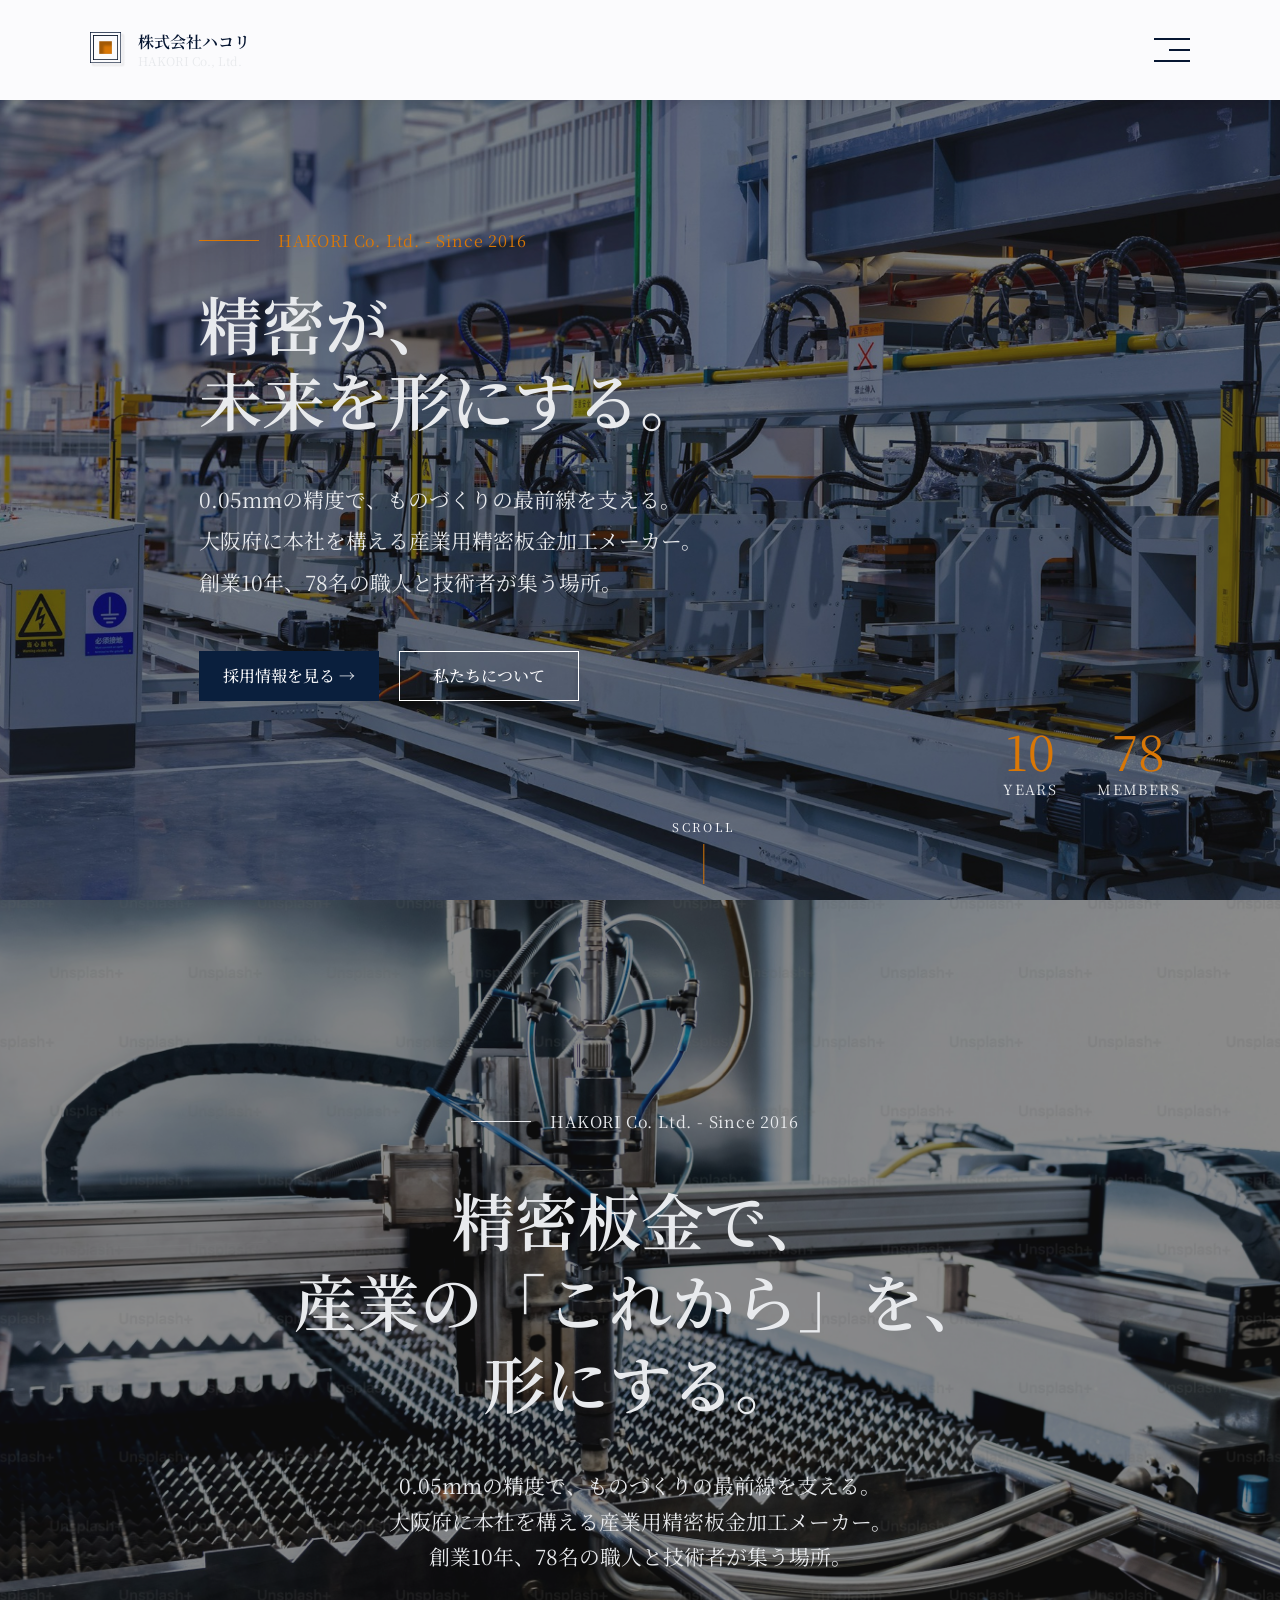
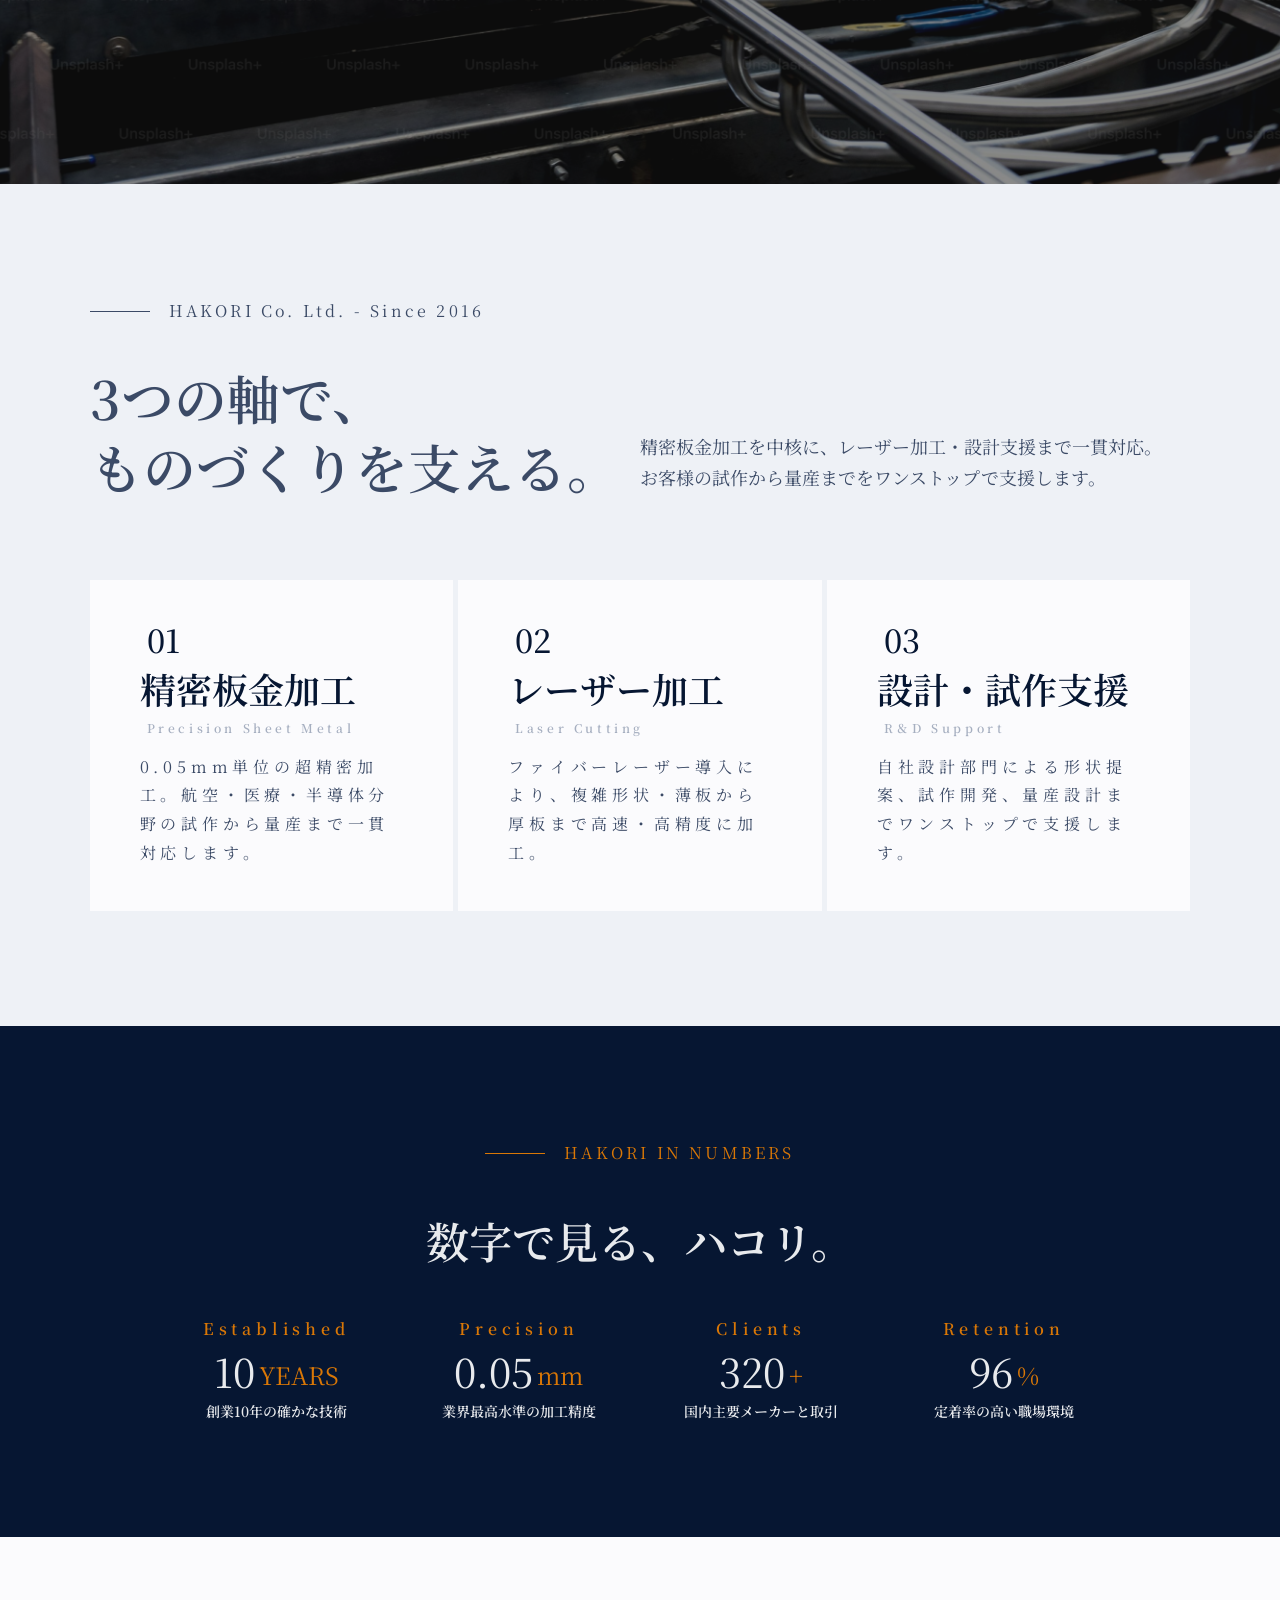
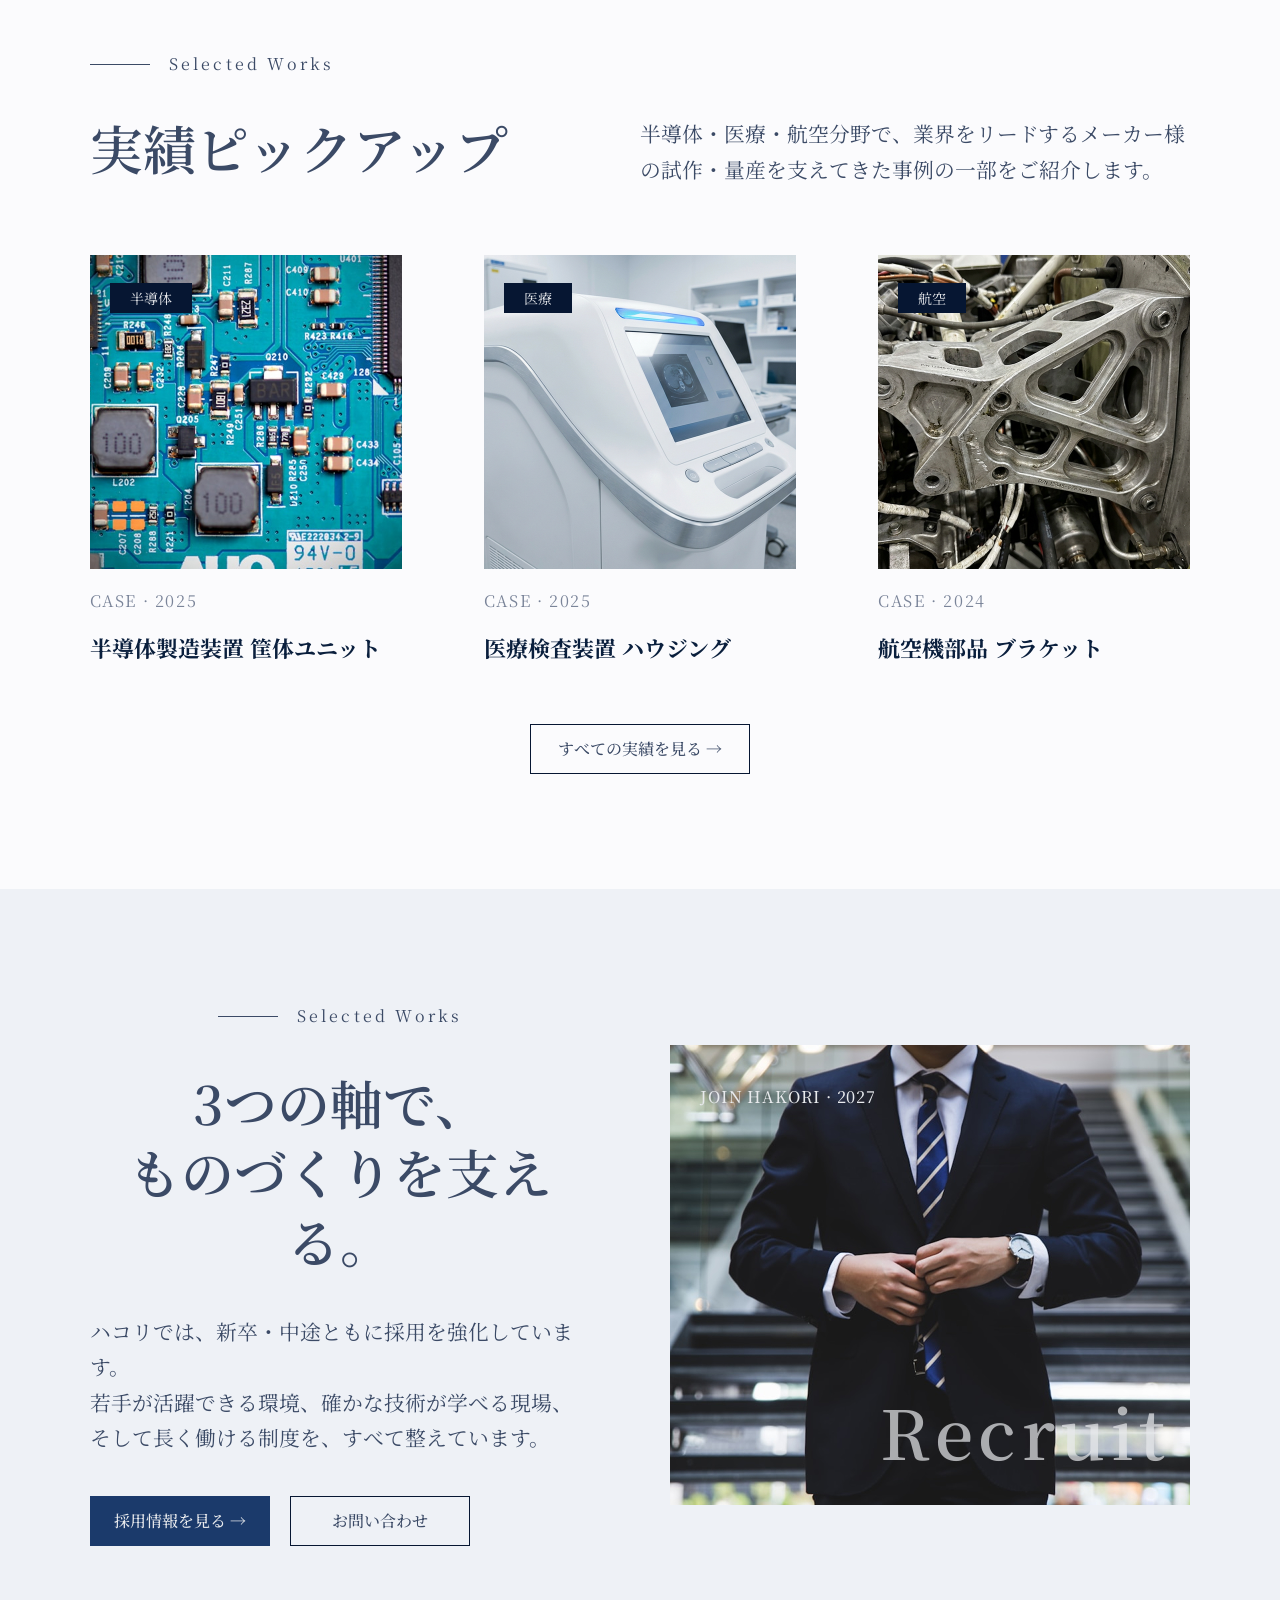
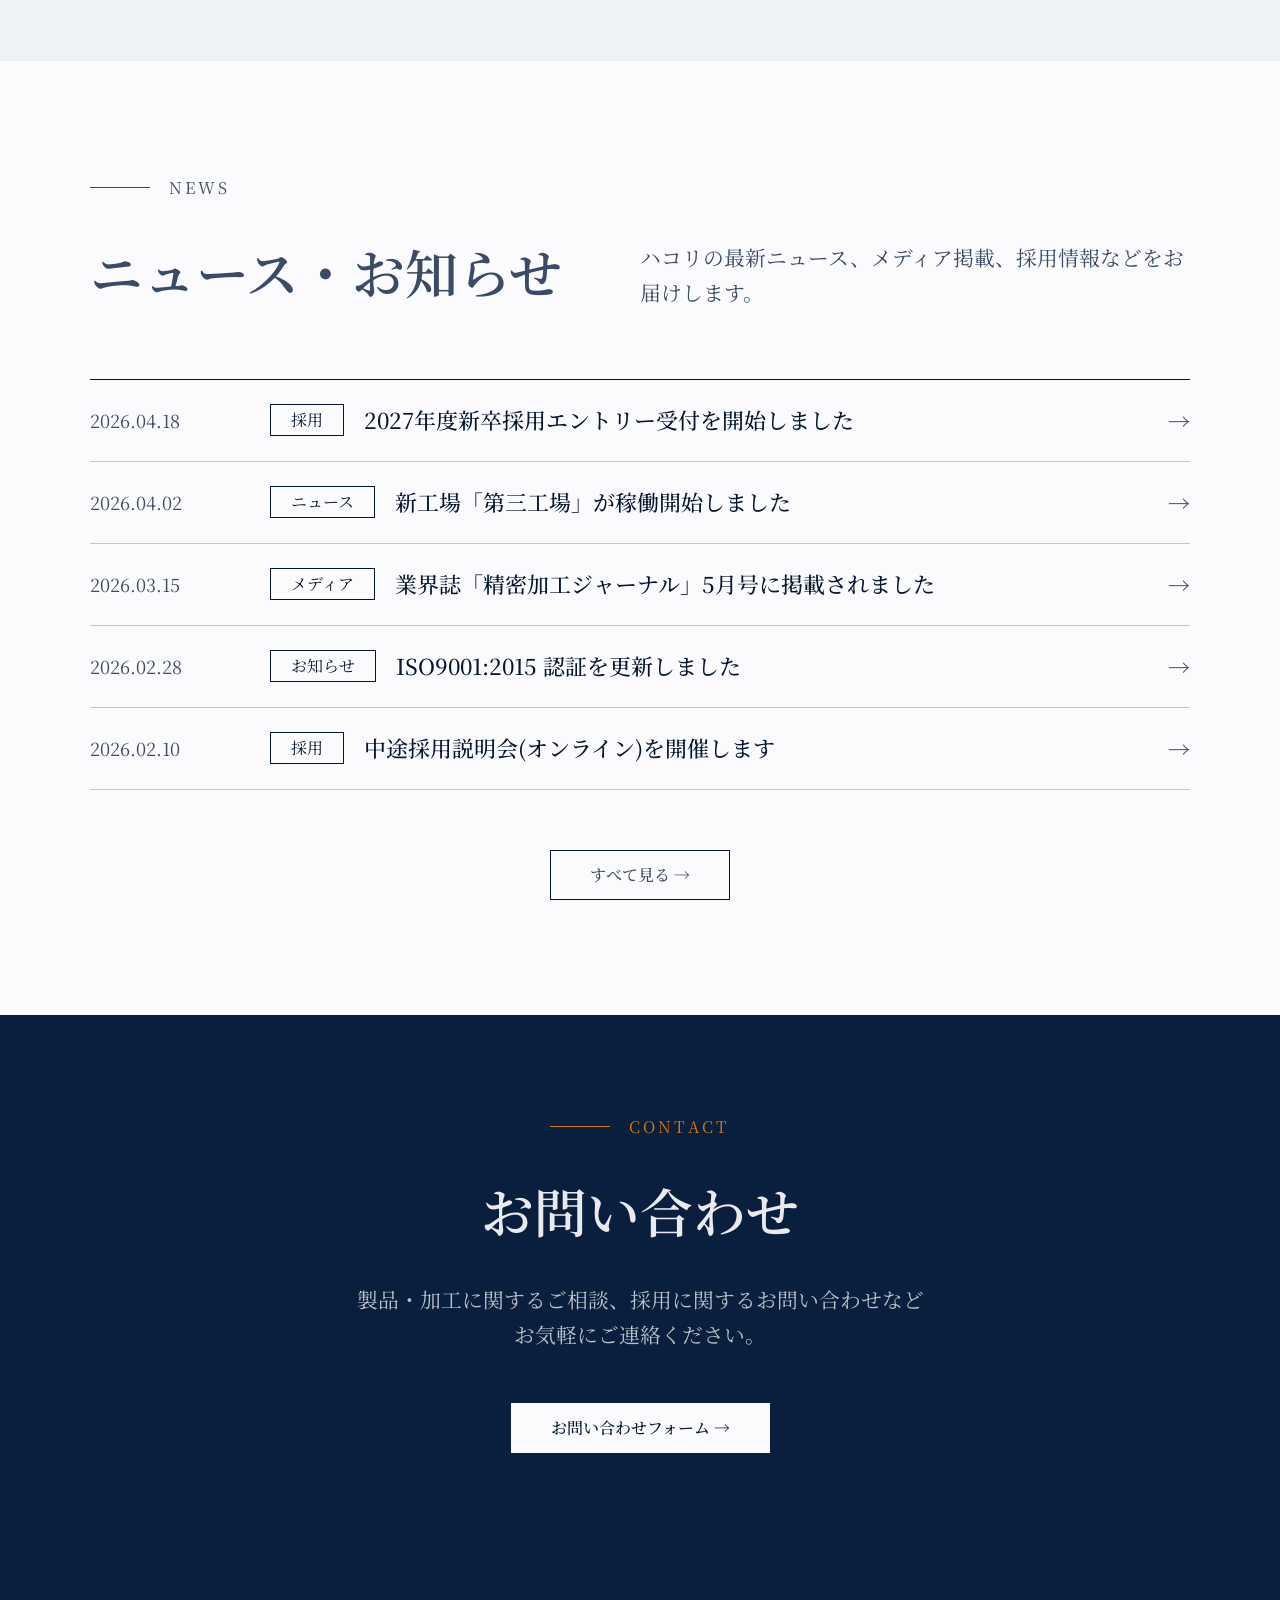
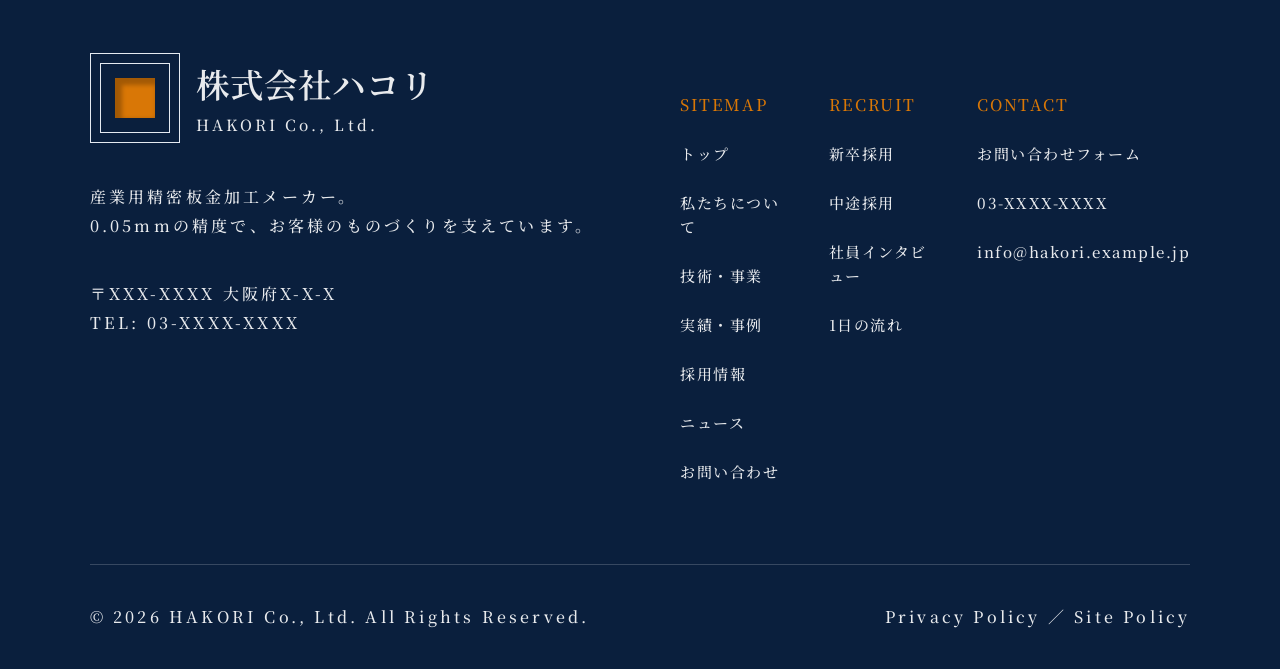
==== index.html @ 3b01c3c2 "first commit" ====
﻿<!doctype html>
<html lang="ja">
  <head>
    <meta charset="UTF-8" />
    <meta name="viewport" content="width=device-width, initial-scale=1.0" />
    <meta name="description" content="ハコリ株式会社は、確かな技術と働きやすい環境が自慢の製造業です。未経験・若手歓迎！手に職をつけたい方、ものづくりに興味がある方の採用情報はこちら。" />
    <meta property="og:title" content="ハコリ株式会社 | 未経験歓迎・製造業で手に職をつけよう" />
    <meta property="og:description" content="ハコリ株式会社は、確かな技術と働きやすい環境が自慢の製造業です。未経験・若手歓迎！手に職をつけたい方、ものづくりに興味がある方の採用情報はこちら。" />
    <meta property="og:type" content="website" />
    <meta property="og:url" content="" />
    <meta property="og:image" content="" />
    <meta name="twitter:card" content="" />
    <meta name="twitter:title" content="ハコリ株式会社 | 未経験歓迎・製造業で手に職をつけよう" />
    <meta name="twitter:description" content="ハコリ株式会社は、確かな技術と働きやすい環境が自慢の製造業です。未経験・若手歓迎！手に職をつけたい方、ものづくりに興味がある方の採用情報はこちら。" />
    <link rel="icon" href="images/favicon.png" />
    <link rel="preconnect" href="https://fonts.googleapis.com" />
    <link rel="preconnect" href="https://fonts.gstatic.com" crossorigin />
    <link href="https://fonts.googleapis.com/css2?family=Noto+Serif+JP:wght@400;500;600&display=swap" rel="stylesheet" />
    <link rel="stylesheet" href="css/reset.css" />
    <link rel="stylesheet" href="css/style.css" />
    <title>ハコリ株式会社 | 未経験歓迎・製造業で手に職をつけよう</title>
  </head>
  <body>
    <header class="header" role="banner">
      <div class="header-inner">

        <h1 class="header-logo">
          <a href="/" aria-label="株式会社ハコリ トップページへ">
            <img src="./images/logo.png" alt="" aria-hidden="true" class="header-logo-img" />
            <span class="header-logo-text">
              <span class="header-logo-name">株式会社ハコリ</span>
              <span class="header-logo-en">HAKORI Co., Ltd.</span>
            </span>
          </a>
        </h1>


        <button
          class="header-menu-btn"
          aria-label="メニューを開く"
          aria-expanded="false"
          aria-controls="global-nav"
        >
          <span aria-hidden="true"></span>
          <span aria-hidden="true"></span>
          <span aria-hidden="true"></span>
        </button>

      </div>
    </header>

    <!-- ドロワーメニュー  -->
    <div class="drawer" id="global-nav" aria-hidden="true">
      <button class="drawer-close-btn" aria-label="メニューを閉じる">
        <span aria-hidden="true"></span>
        <span aria-hidden="true"></span>
      </button>

      <div class="drawer-inner">
        <div class="drawer-logo">
          <a href="/" aria-label="株式会社ハコリ トップページへ">
            <div class="drawer-logo-mark" aria-hidden="true">
              <div class="drawer-logo-mark__inner"></div>
              <div class="drawer-logo-mark__accent"></div>
            </div>
            <span class="drawer-logo-text">
              <span class="drawer-logo-name">株式会社ハコリ</span>
              <span class="drawer-logo-en">HAKORI Co., Ltd.</span>
            </span>
          </a>
        </div>

        <div class="drawer-divider" aria-hidden="true"></div>

        <nav class="drawer-nav" aria-label="メインメニュー">
          <ul class="drawer-nav-list">
            <li class="drawer-nav-item">
              <a href="#">
                <span class="drawer-nav-num" aria-hidden="true">01</span>
                <span class="drawer-nav-text">
                  <span class="drawer-nav-ja">トップ</span>
                  <span class="drawer-nav-en" aria-hidden="true">TOP</span>
                </span>
              </a>
            </li>
            <li class="drawer-nav-item">
              <a href="#about">
                <span class="drawer-nav-num" aria-hidden="true">02</span>
                <span class="drawer-nav-text">
                  <span class="drawer-nav-ja">私たちについて</span>
                  <span class="drawer-nav-en" aria-hidden="true">ABOUT</span>
                </span>
              </a>
            </li>
            <li class="drawer-nav-item">
              <a href="#tech">
                <span class="drawer-nav-num" aria-hidden="true">03</span>
                <span class="drawer-nav-text">
                  <span class="drawer-nav-ja">技術・事業</span>
                  <span class="drawer-nav-en" aria-hidden="true">TECHNOLOGY</span>
                </span>
              </a>
            </li>
            <li class="drawer-nav-item">
              <a href="#works">
                <span class="drawer-nav-num" aria-hidden="true">04</span>
                <span class="drawer-nav-text">
                  <span class="drawer-nav-ja">実績・事例</span>
                  <span class="drawer-nav-en" aria-hidden="true">WORKS</span>
                </span>
              </a>
            </li>
            <li class="drawer-nav-item">
              <a href="#recruit">
                <span class="drawer-nav-num" aria-hidden="true">05</span>
                <span class="drawer-nav-text">
                  <span class="drawer-nav-ja">採用情報</span>
                  <span class="drawer-nav-en" aria-hidden="true">RECRUIT</span>
                </span>
              </a>
            </li>
            <li class="drawer-nav-item">
              <a href="#news">
                <span class="drawer-nav-num" aria-hidden="true">06</span>
                <span class="drawer-nav-text">
                  <span class="drawer-nav-ja">ニュース</span>
                  <span class="drawer-nav-en" aria-hidden="true">NEWS</span>
                </span>
              </a>
            </li>
          </ul>
        </nav>

        <div class="drawer-contact">
          <a href="#contact" class="drawer-contact-btn">お問い合わせ</a>
        </div>

        <p class="drawer-copyright">© 2026 HAKORI Co., Ltd.</p>
      </div>
    </div>
    <div class="drawer-overlay"></div>

    <!-- main -->

    <main>

      <!-- ヒーロー -->
      <section class="hero">
        <div class="hero-bg" aria-hidden="true"></div>

        <div class="hero-inner">
          <div class="hero-label">
            <span>HAKORI Co. Ltd. - Since 2016</span>
          </div>

          <h2 class="hero-heading">
            精密が、<br>
            未来を形にする。
          </h2>

          <p class="hero-text">
            0.05mmの精度で、ものづくりの最前線を支える。<br>
            大阪府に本社を構える産業用精密板金加工メーカー。<br>
            創業10年、78名の職人と技術者が集う場所。
          </p>

          <div class="hero-btns">
            <a href="#recruit" class="hero-btn hero-btn--primary">採用情報を見る →</a>
            <a href="#about" class="hero-btn hero-btn--outline">私たちについて</a>
          </div>

          <div class="hero-stats" aria-hidden="true">
            <div class="hero-stat">
              <span class="hero-stat__num">10</span>
              <span class="hero-stat__unit">YEARS</span>
            </div>
            <div class="hero-stat">
              <span class="hero-stat__num">78</span>
              <span class="hero-stat__unit">MEMBERS</span>
            </div>
          </div>

          <div class="hero-scroll" aria-hidden="true">
            <span class="hero-scroll__text">SCROLL</span>
            <span class="hero-scroll__line"></span>
          </div>
        </div>
      </section>

      <!-- ビジョン -->
      <section class="vision" id="about">
        <div class="vision-bg" aria-hidden="true"></div>

        <div class="vision-inner">
          <div class="vision-label">
            <span>HAKORI Co. Ltd. - Since 2016</span>
          </div>

          <h2 class="vision-heading">
            精密板金で、<br>
            産業の「これから」を、<br>
            形にする。
          </h2>

          <p class="vision-text">
            0.05mmの精度で、ものづくりの最前線を支える。<br>
            大阪府に本社を構える産業用精密板金加工メーカー。<br>
            創業10年、78名の職人と技術者が集う場所。
          </p>
        </div>
      </section>

      <!-- 技術・事業 -->
      <section class="tech" id="tech">
        <div class="tech-inner">
          <div class="tech-header">
            <div class="tech-label">
              <span>HAKORI Co. Ltd. - Since 2016</span>
            </div>
            <h2 class="tech-heading">
              3つの軸で、<br>
              ものづくりを支える。
            </h2>
            <p class="tech-text">
              精密板金加工を中核に、レーザー加工・設計支援まで一貫対応。<br>
              お客様の試作から量産までをワンストップで支援します。
            </p>
          </div>

          <div class="tech-cards">
            <div class="tech-card">
              <span class="tech-card__num">01</span>
              <h3 class="tech-card__title">精密板金加工</h3>
              <span class="tech-card__en">Precision Sheet Metal</span>
              <p class="tech-card__text">0.05mm単位の超精密加工。航空・医療・半導体分野の試作から量産まで一貫対応します。</p>
            </div>
            <div class="tech-card">
              <span class="tech-card__num">02</span>
              <h3 class="tech-card__title">レーザー加工</h3>
              <span class="tech-card__en">Laser Cutting</span>
              <p class="tech-card__text">ファイバーレーザー導入により、複雑形状・薄板から厚板まで高速・高精度に加工。</p>
            </div>
            <div class="tech-card">
              <span class="tech-card__num">03</span>
              <h3 class="tech-card__title">設計・試作支援</h3>
              <span class="tech-card__en">R＆D Support</span>
              <p class="tech-card__text">自社設計部門による形状提案、試作開発、量産設計までワンストップで支援します。</p>
            </div>
          </div>
        </div>
      </section>

      <!-- 数字で見るハコリ -->
      <section class="numbers">
        <div class="numbers-inner">
          <div class="numbers-label">
            <span>HAKORI IN NUMBERS</span>
          </div>
          <h2 class="numbers-heading">数字で見る、ハコリ。</h2>

          <div class="numbers-stats">
            <div class="numbers-stat">
              <span class="numbers-stat__label">Established</span>
              <div class="numbers-stat__value">
                <span class="numbers-stat__num">10</span>
                <span class="numbers-stat__unit">YEARS</span>
              </div>
              <p class="numbers-stat__desc">創業10年の確かな技術</p>
            </div>
            <div class="numbers-stat">
              <span class="numbers-stat__label">Precision</span>
              <div class="numbers-stat__value">
                <span class="numbers-stat__num">0.05</span>
                <span class="numbers-stat__unit">mm</span>
              </div>
              <p class="numbers-stat__desc">業界最高水準の加工精度</p>
            </div>
            <div class="numbers-stat">
              <span class="numbers-stat__label">Clients</span>
              <div class="numbers-stat__value">
                <span class="numbers-stat__num">320</span>
                <span class="numbers-stat__unit">+</span>
              </div>
              <p class="numbers-stat__desc">国内主要メーカーと取引</p>
            </div>
            <div class="numbers-stat">
              <span class="numbers-stat__label">Retention</span>
              <div class="numbers-stat__value">
                <span class="numbers-stat__num">96</span>
                <span class="numbers-stat__unit">%</span>
              </div>
              <p class="numbers-stat__desc">定着率の高い職場環境</p>
            </div>
          </div>
        </div>
      </section>

      <!-- 実績 -->
      <section class="works" id="works">
        <div class="works-inner">
          <div class="works-header">
            <div class="works-label">
              <span>Selected Works</span>
            </div>
            <h2 class="works-heading">実績ピックアップ</h2>
            <p class="works-text">半導体・医療・航空分野で、業界をリードするメーカー様の試作・量産を支えてきた事例の一部をご紹介します。</p>
          </div>

          <div class="works-cards">
            <article class="works-card">
              <div class="works-card__img">
                <img src="images/works-01.jpg" alt="半導体製造装置 筐体ユニット">
                <span class="works-card__tag">半導体</span>
              </div>
              <span class="works-card__case">CASE · 2025</span>
              <h3 class="works-card__title">半導体製造装置 筐体ユニット</h3>
            </article>
            <article class="works-card">
              <div class="works-card__img">
                <img src="images/works-02.jpg" alt="医療検査装置 ハウジング">
                <span class="works-card__tag">医療</span>
              </div>
              <span class="works-card__case">CASE · 2025</span>
              <h3 class="works-card__title">医療検査装置 ハウジング</h3>
            </article>
            <article class="works-card">
              <div class="works-card__img">
                <img src="images/works-03.jpg" alt="航空機部品 ブラケット">
                <span class="works-card__tag">航空</span>
              </div>
              <span class="works-card__case">CASE · 2024</span>
              <h3 class="works-card__title">航空機部品 ブラケット</h3>
            </article>
          </div>

          <a href="#" class="works-btn">すべての実績を見る →</a>
        </div>
      </section>

      <!-- 採用 -->
      <section class="recruit" id="recruit">
        <div class="recruit-inner">
          <div class="recruit-content">
            <div class="recruit-label">
              <span>Selected Works</span>
            </div>
            <h2 class="recruit-heading">
              3つの軸で、<br>
              ものづくりを支える。
            </h2>
            <p class="recruit-text">
              ハコリでは、新卒・中途ともに採用を強化しています。<br>
              若手が活躍できる環境、確かな技術が学べる現場、<br>
              そして長く働ける制度を、すべて整えています。
            </p>
            <div class="recruit-btns">
              <a href="recruit.html" class="recruit-btn recruit-btn--primary">採用情報を見る →</a>
              <a href="contact.html" class="recruit-btn recruit-btn--outline">お問い合わせ</a>
            </div>
          </div>

          <div class="recruit-img">
            <img src="images/recruit.jpg" alt="">
            <p class="recruit-img__label" aria-hidden="true">JOIN HAKORI · 2027</p>
            <p class="recruit-img__watermark" aria-hidden="true">Recruit</p>
          </div>
        </div>
      </section>

      <!-- ニュース -->
      <section class="news" id="news">
        <div class="news-inner">
          <div class="news-header">
            <div class="news-label">
              <span>NEWS</span>
            </div>
            <h2 class="news-heading">ニュース・お知らせ</h2>
            <p class="news-text">ハコリの最新ニュース、メディア掲載、採用情報などをお届けします。</p>
          </div>

          <ul class="news-list">
            <li class="news-item">
              <a href="#">
                <time class="news-item__date" datetime="2026-04-18">2026.04.18</time>
                <span class="news-item__tag">採用</span>
                <span class="news-item__title">2027年度新卒採用エントリー受付を開始しました</span>
                <span class="news-item__arrow" aria-hidden="true">→</span>
              </a>
            </li>
            <li class="news-item">
              <a href="#">
                <time class="news-item__date" datetime="2026-04-02">2026.04.02</time>
                <span class="news-item__tag">ニュース</span>
                <span class="news-item__title">新工場「第三工場」が稼働開始しました</span>
                <span class="news-item__arrow" aria-hidden="true">→</span>
              </a>
            </li>
            <li class="news-item">
              <a href="#">
                <time class="news-item__date" datetime="2026-03-15">2026.03.15</time>
                <span class="news-item__tag">メディア</span>
                <span class="news-item__title">業界誌「精密加工ジャーナル」5月号に掲載されました</span>
                <span class="news-item__arrow" aria-hidden="true">→</span>
              </a>
            </li>
            <li class="news-item">
              <a href="#">
                <time class="news-item__date" datetime="2026-02-28">2026.02.28</time>
                <span class="news-item__tag">お知らせ</span>
                <span class="news-item__title">ISO9001:2015 認証を更新しました</span>
                <span class="news-item__arrow" aria-hidden="true">→</span>
              </a>
            </li>
            <li class="news-item">
              <a href="#">
                <time class="news-item__date" datetime="2026-02-10">2026.02.10</time>
                <span class="news-item__tag">採用</span>
                <span class="news-item__title">中途採用説明会(オンライン)を開催します</span>
                <span class="news-item__arrow" aria-hidden="true">→</span>
              </a>
            </li>
          </ul>

          <a href="#" class="news-btn">すべて見る →</a>
        </div>
      </section>

      <!-- お問い合わせ -->
      <section class="contact" id="contact">
        <div class="contact-inner">
          <div class="contact-label">
            <span>CONTACT</span>
          </div>
          <h2 class="contact-heading">お問い合わせ</h2>
          <p class="contact-text">
            製品・加工に関するご相談、採用に関するお問い合わせなど<br>
            お気軽にご連絡ください。
          </p>
          <a href="#" class="contact-btn">お問い合わせフォーム →</a>
        </div>
      </section>

    </main>

    <footer class="footer" role="contentinfo">
      <div class="footer-inner">
        <div class="footer-brand">
          <div class="footer-logo">
            <a href="/" aria-label="株式会社ハコリ トップページへ">
              <div class="footer-logo-mark" aria-hidden="true">
                <div class="footer-logo-mark__outer"></div>
                <div class="footer-logo-mark__inner"></div>
                <div class="footer-logo-mark__accent"></div>
              </div>
              <div class="footer-logo-text">
                <p class="footer-logo-name">株式会社ハコリ</p>
                <p class="footer-logo-en">HAKORI Co., Ltd.</p>
              </div>
            </a>
          </div>
          <p class="footer-desc">
            産業用精密板金加工メーカー。<br>
            0.05mmの精度で、お客様のものづくりを支えています。
          </p>
          <address class="footer-address">
            〒XXX-XXXX 大阪府X-X-X<br>
            TEL: 03-XXXX-XXXX
          </address>
        </div>

        <nav class="footer-nav" aria-label="フッターナビゲーション">
          <div class="footer-nav-col">
            <p class="footer-nav-col__title">SITEMAP</p>
            <ul>
              <li><a href="#">トップ</a></li>
              <li><a href="#about">私たちについて</a></li>
              <li><a href="#tech">技術・事業</a></li>
              <li><a href="#works">実績・事例</a></li>
              <li><a href="#recruit">採用情報</a></li>
              <li><a href="#news">ニュース</a></li>
              <li><a href="#contact">お問い合わせ</a></li>
            </ul>
          </div>
          <div class="footer-nav-col">
            <p class="footer-nav-col__title">RECRUIT</p>
            <ul>
              <li><a href="#">新卒採用</a></li>
              <li><a href="#">中途採用</a></li>
              <li><a href="#">社員インタビュー</a></li>
              <li><a href="#">1日の流れ</a></li>
            </ul>
          </div>
          <div class="footer-nav-col">
            <p class="footer-nav-col__title">CONTACT</p>
            <ul>
              <li><a href="#contact">お問い合わせフォーム</a></li>
              <li><a href="tel:03-XXXX-XXXX">03-XXXX-XXXX</a></li>
              <li><a href="mailto:info@hakori.example.jp">info@hakori.example.jp</a></li>
            </ul>
          </div>
        </nav>
      </div>

      <div class="footer-bottom">
        <p class="footer-copyright">© 2026 HAKORI Co., Ltd. All Rights Reserved.</p>
        <p class="footer-policy">Privacy Policy ／ Site Policy</p>
      </div>
    </footer>

    <script src="js/main.js"></script>
  </body>
</html>
---- css/style.css ----
*, *::before, *::after {
  -webkit-box-sizing: border-box;
          box-sizing: border-box;
}

* {
  margin: 0;
  padding: 0;
}

html {
  font-size: 16px;
  -webkit-text-size-adjust: 100%;
}

body {
  line-height: 1.5;
  -webkit-font-smoothing: antialiased;
}

img, picture, video, canvas, svg {
  display: block;
  max-width: 100%;
}

input, button, textarea, select {
  font: inherit;
}

p, h1, h2, h3, h4, h5, h6 {
  overflow-wrap: break-word;
}

ul, ol {
  list-style: none;
}

a {
  text-decoration: none;
  color: inherit;
}

body {
  font-family: "Noto Serif JP", serif;
}

.header {
  position: fixed;
  top: 0;
  left: 0;
  width: 100%;
  height: 100px;
  padding-block: 1.5rem;
  background-color: #fbfbfd;
  -webkit-box-shadow: 0 2px 8px rgba(0, 0, 0, 0.08);
          box-shadow: 0 2px 8px rgba(0, 0, 0, 0.08);
  z-index: 1000;
}
.header-inner {
  height: 100%;
  display: -webkit-box;
  display: -ms-flexbox;
  display: flex;
  -webkit-box-align: center;
      -ms-flex-align: center;
          align-items: center;
  padding: 0 clamp(24px, 7vw, 100px);
}
.header-logo a {
  display: -webkit-box;
  display: -ms-flexbox;
  display: flex;
  -webkit-box-align: center;
      -ms-flex-align: center;
          align-items: center;
  gap: clamp(8px, 1.2vw, 12px);
  text-decoration: none;
}
.header-logo-img {
  height: clamp(26px, 3.5vw, 36px);
  width: auto;
}
.header-logo-text {
  display: -webkit-box;
  display: -ms-flexbox;
  display: flex;
  -webkit-box-orient: vertical;
  -webkit-box-direction: normal;
      -ms-flex-direction: column;
          flex-direction: column;
}
.header-logo-name {
  font-size: clamp(13px, 1.4vw, 16px);
  font-weight: 600;
  color: #061632;
  line-height: 1.3;
}
.header-logo-en {
  font-size: clamp(10px, 1.1vw, 12px);
  font-weight: 400;
  color: #e8eaed;
  line-height: 1.3;
}
.header-menu-btn {
  display: -webkit-box;
  display: -ms-flexbox;
  display: flex;
  -webkit-box-orient: vertical;
  -webkit-box-direction: normal;
      -ms-flex-direction: column;
          flex-direction: column;
  -webkit-box-pack: justify;
      -ms-flex-pack: justify;
          justify-content: space-between;
  width: clamp(28px, 3vw, 36px);
  height: clamp(18px, 2vw, 24px);
  margin-left: auto;
  padding: 0;
  background: none;
  border: none;
  cursor: pointer;
}
.header-menu-btn span {
  display: block;
  width: 100%;
  height: 2px;
  background-color: #061632;
  -webkit-transition: opacity 0.3s ease, width 0.3s ease, -webkit-transform 0.3s ease;
  transition: opacity 0.3s ease, width 0.3s ease, -webkit-transform 0.3s ease;
  transition: transform 0.3s ease, opacity 0.3s ease, width 0.3s ease;
  transition: transform 0.3s ease, opacity 0.3s ease, width 0.3s ease, -webkit-transform 0.3s ease;
}
.header-menu-btn span:nth-child(2) {
  width: 60%;
  margin-left: auto;
}
.header-menu-btn[aria-expanded=true] span:nth-child(1) {
  -webkit-transform: translateY(11px) rotate(45deg);
          transform: translateY(11px) rotate(45deg);
}
.header-menu-btn[aria-expanded=true] span:nth-child(2) {
  width: 100%;
  margin-left: 0;
  opacity: 0;
}
.header-menu-btn[aria-expanded=true] span:nth-child(3) {
  -webkit-transform: translateY(-11px) rotate(-45deg);
          transform: translateY(-11px) rotate(-45deg);
}
@media (max-width: 767px) {
  .header {
    height: 70px;
  }
  .header-menu-btn[aria-expanded=true] span:nth-child(1) {
    -webkit-transform: translateY(8px) rotate(45deg);
            transform: translateY(8px) rotate(45deg);
  }
  .header-menu-btn[aria-expanded=true] span:nth-child(3) {
    -webkit-transform: translateY(-8px) rotate(-45deg);
            transform: translateY(-8px) rotate(-45deg);
  }
}

.drawer-overlay {
  position: fixed;
  inset: 0;
  background-color: rgba(0, 0, 0, 0.5);
  z-index: 1500;
  opacity: 0;
  visibility: hidden;
  -webkit-transition: opacity 0.3s ease, visibility 0.3s ease;
  transition: opacity 0.3s ease, visibility 0.3s ease;
}
.drawer-overlay.is-open {
  opacity: 1;
  visibility: visible;
}

.drawer {
  position: fixed;
  top: 0;
  right: -100%;
  width: min(360px, 100%);
  height: 100%;
  background-color: #061632;
  z-index: 2000;
  overflow-y: auto;
  -webkit-transition: right 0.3s ease;
  transition: right 0.3s ease;
}
.drawer.is-open {
  right: 0;
}
.drawer-close-btn {
  position: absolute;
  top: 24px;
  right: 24px;
  display: -webkit-box;
  display: -ms-flexbox;
  display: flex;
  -webkit-box-align: center;
      -ms-flex-align: center;
          align-items: center;
  -webkit-box-pack: center;
      -ms-flex-pack: center;
          justify-content: center;
  width: 36px;
  height: 36px;
  padding: 0;
  background: none;
  border: none;
  cursor: pointer;
}
.drawer-close-btn span {
  position: absolute;
  display: block;
  width: 24px;
  height: 2px;
  background-color: #e8eaed;
}
.drawer-close-btn span:nth-child(1) {
  -webkit-transform: rotate(45deg);
          transform: rotate(45deg);
}
.drawer-close-btn span:nth-child(2) {
  -webkit-transform: rotate(-45deg);
          transform: rotate(-45deg);
}
.drawer-inner {
  display: -webkit-box;
  display: -ms-flexbox;
  display: flex;
  -webkit-box-orient: vertical;
  -webkit-box-direction: normal;
      -ms-flex-direction: column;
          flex-direction: column;
  padding: 80px 40px 40px;
  min-height: 100%;
}
.drawer-logo a {
  display: -webkit-box;
  display: -ms-flexbox;
  display: flex;
  -webkit-box-align: center;
      -ms-flex-align: center;
          align-items: center;
  gap: 12px;
  text-decoration: none;
}
.drawer-logo-text {
  display: -webkit-box;
  display: -ms-flexbox;
  display: flex;
  -webkit-box-orient: vertical;
  -webkit-box-direction: normal;
      -ms-flex-direction: column;
          flex-direction: column;
}
.drawer-logo-name {
  font-size: 16px;
  font-weight: 600;
  color: #e8eaed;
  line-height: 1.3;
}
.drawer-logo-en {
  font-size: 11px;
  font-weight: 400;
  color: #fbfbfd;
  opacity: 0.7;
  line-height: 1.3;
}
.drawer-divider {
  width: 100%;
  height: 1px;
  background-color: #3b4a66;
  margin-block: 32px;
}
.drawer-nav-list {
  display: -webkit-box;
  display: -ms-flexbox;
  display: flex;
  -webkit-box-orient: vertical;
  -webkit-box-direction: normal;
      -ms-flex-direction: column;
          flex-direction: column;
  gap: 8px;
  list-style: none;
}
.drawer-nav-item a {
  display: -webkit-box;
  display: -ms-flexbox;
  display: flex;
  -webkit-box-align: center;
      -ms-flex-align: center;
          align-items: center;
  gap: 16px;
  padding: 12px 0;
  text-decoration: none;
  border-bottom: 1px solid rgba(59, 74, 102, 0.4);
  -webkit-transition: opacity 0.2s ease;
  transition: opacity 0.2s ease;
}
.drawer-nav-item a:hover {
  opacity: 0.7;
}
.drawer-nav-num {
  font-size: 15px;
  color: #d97706;
  font-weight: 600;
  letter-spacing: 0.05em;
  -ms-flex-negative: 0;
      flex-shrink: 0;
}
.drawer-nav-text {
  display: -webkit-box;
  display: -ms-flexbox;
  display: flex;
  -webkit-box-orient: vertical;
  -webkit-box-direction: normal;
      -ms-flex-direction: column;
          flex-direction: column;
  gap: 2px;
}
.drawer-nav-ja {
  font-size: 18px;
  font-weight: 500;
  color: #e8eaed;
  line-height: 1.3;
}
.drawer-nav-en {
  font-size: 12px;
  font-weight: 400;
  color: #fbfbfd;
  opacity: 0.7;
  letter-spacing: 0.1em;
  line-height: 1;
}
.drawer-contact {
  margin-top: 40px;
}
.drawer-contact-btn {
  display: block;
  padding: 14px;
  background-color: #fbfbfd;
  color: #061632;
  text-align: center;
  text-decoration: none;
  font-size: 14px;
  font-weight: 600;
  letter-spacing: 0.05em;
  -webkit-transition: background-color 0.2s ease, color 0.2s ease;
  transition: background-color 0.2s ease, color 0.2s ease;
}
.drawer-contact-btn:hover {
  background-color: #d97706;
  color: #fbfbfd;
}
.drawer-copyright {
  margin-top: auto;
  padding-top: 40px;
  font-size: 11px;
  color: #fbfbfd;
  opacity: 0.7;
  text-align: center;
}

.hero {
  position: relative;
  height: 100vh;
  max-height: 1080px;
}
.hero-bg {
  position: absolute;
  inset: 0;
  background-image: url("../images/Rectangle 7.jpg");
  background-size: cover;
  background-position: center;
}
.hero-bg::after {
  content: "";
  position: absolute;
  inset: 0;
  background-color: rgba(25, 25, 25, 0.5);
}
.hero-inner {
  position: relative;
  z-index: 1;
  height: 100%;
  padding: 100px 100px 100px 199px;
  display: -webkit-box;
  display: -ms-flexbox;
  display: flex;
  -webkit-box-orient: vertical;
  -webkit-box-direction: normal;
      -ms-flex-direction: column;
          flex-direction: column;
  -webkit-box-pack: center;
      -ms-flex-pack: center;
          justify-content: center;
}
.hero-label {
  display: -webkit-box;
  display: -ms-flexbox;
  display: flex;
  -webkit-box-align: center;
      -ms-flex-align: center;
          align-items: center;
  gap: 19px;
  margin-top: 30px;
}
.hero-label::before {
  content: "";
  display: block;
  width: 60px;
  height: 1px;
  background-color: #d97706;
  -ms-flex-negative: 0;
      flex-shrink: 0;
}
.hero-label span {
  font-size: 16px;
  color: #d97706;
  letter-spacing: 0.05em;
}
.hero-heading {
  font-size: clamp(26px, 1.875rem + 2.6vw, 68px);
  font-weight: 600;
  color: #e8eaed;
  line-height: 1.2;
  margin-top: 32px;
}
.hero-text {
  font-size: clamp(14px, 0.7rem + 0.75vw, 22px);
  color: #e8eaed;
  line-height: 2;
  margin-top: 42px;
}
.hero-btns {
  display: -webkit-box;
  display: -ms-flexbox;
  display: flex;
  gap: 20px;
  -webkit-box-align: center;
      -ms-flex-align: center;
          align-items: center;
  margin-top: 48px;
}
.hero-btn {
  display: -webkit-box;
  display: -ms-flexbox;
  display: flex;
  -webkit-box-align: center;
      -ms-flex-align: center;
          align-items: center;
  -webkit-box-pack: center;
      -ms-flex-pack: center;
          justify-content: center;
  height: 50px;
  width: 180px;
  font-size: 16px;
  font-weight: 500;
  text-decoration: none;
  -webkit-transition: background-color 0.2s ease, color 0.2s ease;
  transition: background-color 0.2s ease, color 0.2s ease;
}
.hero-btn:hover {
  background-color: #d97706;
  color: #fbfbfd;
  border: none;
}
.hero-btn--primary {
  background-color: #0a1f3d;
  color: #fbfbfd;
}
.hero-btn--outline {
  border: 1px solid #fff;
  color: #fbfbfd;
}
.hero-stats {
  position: absolute;
  right: 100px;
  bottom: 100px;
  display: -webkit-box;
  display: -ms-flexbox;
  display: flex;
  gap: 40px;
}
.hero-stat {
  display: -webkit-box;
  display: -ms-flexbox;
  display: flex;
  -webkit-box-orient: vertical;
  -webkit-box-direction: normal;
      -ms-flex-direction: column;
          flex-direction: column;
  -webkit-box-align: center;
      -ms-flex-align: center;
          align-items: center;
  gap: 4px;
}
.hero-stat__num {
  font-size: clamp(32px, 1.5rem + 2vw, 48px);
  color: #d97706;
  line-height: 1;
}
.hero-stat__unit {
  font-size: 14px;
  color: #e8eaed;
  letter-spacing: 0.1em;
}
.hero-scroll {
  position: absolute;
  bottom: 0;
  left: 55%;
  -webkit-transform: translateX(-50%);
          transform: translateX(-50%);
  display: -webkit-box;
  display: -ms-flexbox;
  display: flex;
  -webkit-box-orient: vertical;
  -webkit-box-direction: normal;
      -ms-flex-direction: column;
          flex-direction: column;
  -webkit-box-align: center;
      -ms-flex-align: center;
          align-items: center;
  gap: 8px;
  padding-bottom: 16px;
}
.hero-scroll__text {
  font-size: 12px;
  color: #fbfbfd;
  letter-spacing: 0.2em;
}
.hero-scroll__line {
  display: block;
  width: 1px;
  height: 40px;
  background-color: #d97706;
}
@media (max-width: 1024px) {
  .hero-inner {
    padding: 100px 60px 100px;
  }
  .hero-stats {
    right: 60px;
    bottom: 60px;
  }
}
@media (max-width: 767px) {
  .hero {
    height: auto;
    min-height: 100vh;
    max-height: none;
  }
  .hero-inner {
    padding: 70px 24px 80px;
    -webkit-box-pack: start;
        -ms-flex-pack: start;
            justify-content: flex-start;
  }
  .hero-label::before {
    width: 40px;
  }
  .hero-label span {
    font-size: 12px;
  }
  .hero-label {
    padding-top: 100px;
    margin: 0 auto;
  }
  .hero-heading {
    margin-top: clamp(8px, 2vh, 16px);
    text-align: center;
  }
  .hero-text {
    line-height: 1.8;
    margin: clamp(10px, 2vh, 20px) auto 0;
  }
  .hero-btns {
    -webkit-box-orient: vertical;
    -webkit-box-direction: normal;
        -ms-flex-direction: column;
            flex-direction: column;
    -webkit-box-align: center;
        -ms-flex-align: center;
            align-items: center;
    gap: 12px;
    margin-top: clamp(12px, 3vh, 32px);
  }
  .hero-btn {
    width: 180px;
  }
  .hero-stats {
    position: static;
    -webkit-box-pack: center;
        -ms-flex-pack: center;
            justify-content: center;
    gap: 40px;
    margin-top: clamp(12px, 3vh, 40px);
  }
  .hero-scroll {
    position: static;
    left: auto;
    -webkit-transform: none;
            transform: none;
    padding-bottom: 0;
    margin-top: clamp(24px, 5vh, 48px);
    -ms-flex-item-align: center;
        align-self: center;
  }
}

.about-section-label {
  display: -webkit-box;
  display: -ms-flexbox;
  display: flex;
  -webkit-box-align: center;
      -ms-flex-align: center;
          align-items: center;
  gap: 19px;
}
.about-section-label::before {
  content: "";
  display: block;
  width: 40px;
  height: 1px;
  background-color: #3b4a66;
  -ms-flex-negative: 0;
      flex-shrink: 0;
}
.about-section-label__text {
  font-size: 16px;
  color: #3b4a66;
  letter-spacing: 0.2em;
}

.about-hero {
  position: relative;
  height: 464px;
  padding-top: 100px;
}
.about-hero-bg {
  position: absolute;
  inset: 0;
  background-image: url("../images/Frame 1171276109.jpg");
  background-size: cover;
  background-position: center;
}
.about-hero-bg::after {
  content: "";
  position: absolute;
  inset: 0;
  background-color: rgba(63, 63, 63, 0.5);
}
.about-hero-inner {
  position: relative;
  z-index: 1;
  height: 100%;
  padding: 85px clamp(24px, 7vw, 100px) 105px 95px;
  display: -webkit-box;
  display: -ms-flexbox;
  display: flex;
  -webkit-box-orient: vertical;
  -webkit-box-direction: normal;
      -ms-flex-direction: column;
          flex-direction: column;
  gap: 22px;
  -webkit-box-pack: center;
      -ms-flex-pack: center;
          justify-content: center;
}
.about-hero-breadcrumb {
  font-size: 16px;
  color: #a6afc0;
  letter-spacing: 0.2em;
}
.about-hero-label {
  font-size: 16px;
  color: #e8eaed;
  letter-spacing: 0.2em;
}
.about-hero-heading {
  font-size: clamp(36px, 4.7vw, 68px);
  font-weight: 500;
  color: #e8eaed;
}
.about-hero-text {
  font-size: clamp(14px, 1.5vw, 22px);
  color: #e8eaed;
  line-height: 1.8;
}
@media (max-width: 767px) {
  .about-hero {
    height: auto;
    min-height: 360px;
    padding-top: 70px;
  }
  .about-hero-inner {
    height: auto;
    min-height: 290px;
    padding: 40px 24px;
    -webkit-box-pack: center;
        -ms-flex-pack: center;
            justify-content: center;
  }
}

.about-philosophy {
  position: relative;
  min-height: 743px;
}
.about-philosophy-bg {
  position: absolute;
  inset: 0;
  background-image: url("../images/Frame 45.jpg");
  background-size: cover;
  background-position: center;
}
.about-philosophy-bg::after {
  content: "";
  position: absolute;
  inset: 0;
  background-color: rgba(63, 63, 63, 0.55);
}
.about-philosophy-inner {
  position: relative;
  z-index: 1;
  padding: 90px clamp(24px, 7vw, 100px) 100px 95px;
  display: -webkit-box;
  display: -ms-flexbox;
  display: flex;
  -webkit-box-orient: vertical;
  -webkit-box-direction: normal;
      -ms-flex-direction: column;
          flex-direction: column;
  gap: 37px;
}
.about-philosophy-label {
  font-size: 16px;
  color: #e8eaed;
  letter-spacing: 0.2em;
}
.about-philosophy-heading {
  font-size: clamp(28px, 3.9vw, 56px);
  font-weight: 500;
  color: #fbfbfd;
  line-height: 1.3;
  max-width: 758px;
}
.about-philosophy-heading span {
  color: #ff9327;
}
.about-philosophy-text {
  font-size: clamp(14px, 1.8vw, 22px);
  font-weight: 500;
  color: #fbfbfd;
  line-height: 1.8;
  max-width: 1040px;
}
.about-philosophy-text p + p {
  margin-top: 1em;
}
@media (max-width: 767px) {
  .about-philosophy {
    min-height: 0;
  }
  .about-philosophy-inner {
    padding: 60px 24px;
    gap: 24px;
  }
  .about-philosophy-heading {
    max-width: 100%;
  }
  .about-philosophy-text {
    max-width: 100%;
  }
}

.about-history {
  background-color: #eef1f6;
  padding: 90px 0 100px;
}
.about-history-inner {
  padding: 0 clamp(24px, 7vw, 100px);
}
.about-history-head {
  display: -webkit-box;
  display: -ms-flexbox;
  display: flex;
  -webkit-box-align: start;
      -ms-flex-align: start;
          align-items: flex-start;
  gap: clamp(24px, 4vw, 60px);
  margin-top: 16px;
}
.about-history-heading {
  font-size: clamp(28px, 3.9vw, 56px);
  font-weight: 600;
  color: #3b4a66;
  -ms-flex-negative: 0;
      flex-shrink: 0;
}
.about-history-desc {
  font-size: clamp(14px, 1.5vw, 22px);
  color: #3b4a66;
  line-height: 1.7;
  padding-top: 8px;
  max-width: 569px;
}
.about-history-timeline {
  margin-top: 60px;
  border-top: 1px solid #7a8499;
}
.about-history-item {
  display: grid;
  grid-template-columns: 100px 1fr;
  -webkit-box-align: start;
      -ms-flex-align: start;
          align-items: start;
  gap: 0 24px;
  padding: 40px 0;
  border-bottom: 1px solid #7a8499;
}
.about-history-item__left {
  display: -webkit-box;
  display: -ms-flexbox;
  display: flex;
  -webkit-box-orient: vertical;
  -webkit-box-direction: normal;
      -ms-flex-direction: column;
          flex-direction: column;
  gap: 6px;
}
.about-history-item__year {
  font-size: clamp(16px, 1.5vw, 22px);
  font-weight: 500;
  color: #3b4a66;
}
.about-history-item__tag {
  font-size: clamp(13px, 1.2vw, 18px);
  color: #3b4a66;
}
.about-history-item__text {
  font-size: clamp(14px, 1.5vw, 22px);
  font-weight: 500;
  color: #061632;
  line-height: 1.7;
  padding-top: 4px;
}
@media (max-width: 767px) {
  .about-history {
    padding: 60px 0 80px;
  }
  .about-history-head {
    -webkit-box-orient: vertical;
    -webkit-box-direction: normal;
        -ms-flex-direction: column;
            flex-direction: column;
    gap: 12px;
  }
  .about-history-item {
    grid-template-columns: 80px 1fr;
    padding: 24px 0;
  }
}

.about-company {
  background-color: #fbfbfd;
  padding: 90px 0 120px;
}
.about-company-inner {
  padding: 0 clamp(24px, 7vw, 100px);
}
.about-company-heading {
  font-size: clamp(28px, 3.9vw, 56px);
  font-weight: 600;
  color: #3b4a66;
  margin-top: 16px;
}
.about-company-table {
  margin-top: 60px;
  border-top: 1px solid #7a8499;
}
.about-company-row {
  display: grid;
  grid-template-columns: 160px 1fr;
  -webkit-box-align: start;
      -ms-flex-align: start;
          align-items: start;
  gap: 0 24px;
  padding: 30px 0;
  border-bottom: 1px solid #7a8499;
}
.about-company-row dt {
  font-size: clamp(14px, 1.5vw, 22px);
  font-weight: 500;
  color: #3b4a66;
}
.about-company-row dd {
  font-size: clamp(14px, 1.5vw, 22px);
  font-weight: 500;
  color: #061632;
}
@media (max-width: 767px) {
  .about-company {
    padding: 60px 0 80px;
  }
  .about-company-row {
    grid-template-columns: 1fr;
    gap: 8px;
    padding: 20px 0;
  }
  .about-company-row dt {
    font-size: 13px;
    color: #7a8499;
  }
  .about-company-row dd {
    font-size: 15px;
  }
}

.vision {
  position: relative;
  min-height: 884px;
  display: -webkit-box;
  display: -ms-flexbox;
  display: flex;
  -webkit-box-align: center;
      -ms-flex-align: center;
          align-items: center;
  -webkit-box-pack: center;
      -ms-flex-pack: center;
          justify-content: center;
}
.vision-bg {
  position: absolute;
  inset: 0;
  background-image: url("../images/Background Shape.jpg");
  background-size: cover;
  background-position: center;
}
.vision-bg::after {
  content: "";
  position: absolute;
  inset: 0;
  background-color: rgba(25, 25, 25, 0.5);
}
.vision-inner {
  position: relative;
  z-index: 1;
  display: -webkit-box;
  display: -ms-flexbox;
  display: flex;
  -webkit-box-orient: vertical;
  -webkit-box-direction: normal;
      -ms-flex-direction: column;
          flex-direction: column;
  -webkit-box-align: center;
      -ms-flex-align: center;
          align-items: center;
  gap: clamp(28px, 4vw, 45px);
  padding: clamp(60px, 14vw, 201px) clamp(24px, 10vw, 140px);
  text-align: center;
  width: 100%;
}
.vision-label {
  display: -webkit-box;
  display: -ms-flexbox;
  display: flex;
  -webkit-box-align: center;
      -ms-flex-align: center;
          align-items: center;
  margin-right: 10px;
  gap: 19px;
}
.vision-label::before {
  content: "";
  display: block;
  width: 60px;
  height: 1px;
  background-color: #e8eaed;
  -ms-flex-negative: 0;
      flex-shrink: 0;
}
.vision-label span {
  font-size: 16px;
  color: #e8eaed;
  letter-spacing: 0.05em;
}
.vision-heading {
  font-size: clamp(32px, 1.2rem + 3.4vw, 68px);
  font-weight: 600;
  color: #e8eaed;
  line-height: 1.3;
}
.vision-text {
  font-size: clamp(14px, 0.7rem + 0.75vw, 22px);
  color: #e8eaed;
  line-height: 1.7;
}
@media (max-width: 767px) {
  .vision {
    min-height: 0;
  }
  .vision-inner {
    -webkit-box-align: start;
        -ms-flex-align: start;
            align-items: flex-start;
    text-align: left;
  }
}

.tech {
  background-color: #eef1f6;
  padding: clamp(60px, 9vw, 130px) clamp(24px, 7vw, 100px);
}
.tech-inner {
  max-width: 1240px;
  margin: 0 auto;
}
.tech-header {
  display: grid;
  grid-template-columns: 1fr 1fr;
  grid-template-rows: auto auto;
  gap: 0;
  margin-bottom: 80px;
}
.tech-label {
  grid-column: 1;
  grid-row: 1;
  display: -webkit-box;
  display: -ms-flexbox;
  display: flex;
  -webkit-box-align: center;
      -ms-flex-align: center;
          align-items: center;
  gap: 19px;
  margin-bottom: 40px;
}
.tech-label::before {
  content: "";
  display: block;
  width: 60px;
  height: 1px;
  background-color: #3b4a66;
  -ms-flex-negative: 0;
      flex-shrink: 0;
}
.tech-label span {
  font-size: 16px;
  color: #3b4a66;
  letter-spacing: 0.2em;
}
.tech-heading {
  grid-column: 1;
  grid-row: 2;
  font-size: clamp(32px, 1.5rem + 2.25vw, 56px);
  font-weight: 600;
  color: #3b4a66;
  line-height: 1.3;
}
.tech-text {
  grid-column: 2;
  grid-row: 2;
  font-size: clamp(14px, 0.5rem + 1vw, 18px);
  color: #3b4a66;
  line-height: 1.7;
  align-self: end;
  padding-bottom: 8px;
}
.tech-cards {
  display: grid;
  grid-template-columns: repeat(3, 1fr);
  gap: 5px;
}
.tech-card {
  background-color: #fbfbfd;
  padding: 43px 50px;
  display: -webkit-box;
  display: -ms-flexbox;
  display: flex;
  -webkit-box-orient: vertical;
  -webkit-box-direction: normal;
      -ms-flex-direction: column;
          flex-direction: column;
}
.tech-card__num {
  font-size: 32px;
  font-weight: 500;
  color: #061632;
  margin-bottom: 0;
  line-height: 1;
  padding-left: 7px;
}
.tech-card__title {
  font-size: clamp(28px, 1rem + 2vw, 36px);
  font-weight: 600;
  color: #061632;
  margin-top: 12px;
  line-height: 1.2;
}
.tech-card__en {
  font-size: 12px;
  font-weight: 600;
  color: #a6afc0;
  letter-spacing: 0.3em;
  margin-top: 8px;
  padding-left: 7px;
}
.tech-card__text {
  font-size: 16px;
  color: #3b4a66;
  line-height: 1.8;
  letter-spacing: 0.3em;
  margin-top: 16px;
}
@media (max-width: 1024px) {
  .tech-header {
    grid-template-columns: 1fr;
    margin-bottom: 60px;
  }
  .tech-text {
    grid-column: 1;
    grid-row: 3;
    padding-top: 16px;
  }
  .tech-cards {
    grid-template-columns: 1fr 1fr;
    gap: 4px;
  }
  .tech-card:last-child {
    grid-column: 1/-1;
  }
}
@media (max-width: 767px) {
  .tech-cards {
    grid-template-columns: 1fr;
  }
  .tech-card:last-child {
    grid-column: auto;
  }
  .tech-card {
    padding: 31px 10px 56px 20px;
  }
  .tech-card__num {
    font-size: 16px;
  }
}

.numbers {
  background-color: #061632;
  padding: clamp(60px, 9vw, 130px) clamp(24px, 7vw, 100px);
}
.numbers-inner {
  max-width: 1240px;
  margin: 0 auto;
  display: -webkit-box;
  display: -ms-flexbox;
  display: flex;
  -webkit-box-orient: vertical;
  -webkit-box-direction: normal;
      -ms-flex-direction: column;
          flex-direction: column;
  -webkit-box-align: center;
      -ms-flex-align: center;
          align-items: center;
  gap: 50px;
}
.numbers-label {
  display: -webkit-box;
  display: -ms-flexbox;
  display: flex;
  -webkit-box-align: center;
      -ms-flex-align: center;
          align-items: center;
  gap: 19px;
}
.numbers-label::before {
  content: "";
  display: block;
  width: 60px;
  height: 1px;
  background-color: #d97706;
  -ms-flex-negative: 0;
      flex-shrink: 0;
}
.numbers-label span {
  font-size: 16px;
  color: #d97706;
  letter-spacing: 0.2em;
}
.numbers-heading {
  font-size: clamp(32px, 1.5rem + 1.5vw, 48px);
  font-weight: 600;
  color: #e8eaed;
  line-height: 1.2;
}
.numbers-stats {
  display: grid;
  grid-template-columns: repeat(4, 1fr);
  gap: 40px;
  width: 100%;
  max-width: 930px;
}
.numbers-stat {
  display: -webkit-box;
  display: -ms-flexbox;
  display: flex;
  -webkit-box-orient: vertical;
  -webkit-box-direction: normal;
      -ms-flex-direction: column;
          flex-direction: column;
  -webkit-box-align: center;
      -ms-flex-align: center;
          align-items: center;
  gap: 10px;
  text-align: center;
}
.numbers-stat__label {
  font-size: 16px;
  font-weight: 600;
  color: #d97706;
  letter-spacing: 0.3em;
}
.numbers-stat__value {
  display: -webkit-box;
  display: -ms-flexbox;
  display: flex;
  -webkit-box-align: end;
      -ms-flex-align: end;
          align-items: flex-end;
  gap: 4px;
  line-height: 1;
}
.numbers-stat__num {
  font-size: 40px;
  color: #e8eaed;
}
.numbers-stat__unit {
  font-size: 24px;
  color: #d97706;
  padding-bottom: 4px;
}
.numbers-stat__desc {
  font-size: 14px;
  font-weight: 600;
  color: #e8eaed;
}
@media (max-width: 1024px) {
  .numbers-stats {
    grid-template-columns: repeat(2, 1fr);
  }
}
@media (max-width: 767px) {
  .numbers-heading {
    text-align: center;
  }
  .numbers-stats {
    grid-template-columns: 1fr;
    max-width: 320px;
  }
  .numbers-stat__label {
    font-size: 14px;
  }
  .numbers-stat__desc {
    font-size: 12px;
  }
}

.works {
  background-color: #fbfbfd;
  padding: clamp(60px, 9vw, 130px) clamp(24px, 7vw, 100px);
}
.works-inner {
  max-width: 1240px;
  margin: 0 auto;
  display: -webkit-box;
  display: -ms-flexbox;
  display: flex;
  -webkit-box-orient: vertical;
  -webkit-box-direction: normal;
      -ms-flex-direction: column;
          flex-direction: column;
  -webkit-box-align: center;
      -ms-flex-align: center;
          align-items: center;
  gap: 60px;
}
.works-header {
  display: grid;
  grid-template-columns: 1fr 1fr;
  grid-template-rows: auto auto;
  width: 100%;
  gap: 0;
}
.works-label {
  grid-column: 1;
  grid-row: 1;
  display: -webkit-box;
  display: -ms-flexbox;
  display: flex;
  -webkit-box-align: center;
      -ms-flex-align: center;
          align-items: center;
  gap: 19px;
  margin-bottom: 40px;
}
.works-label::before {
  content: "";
  display: block;
  width: 60px;
  height: 1px;
  background-color: #3b4a66;
  -ms-flex-negative: 0;
      flex-shrink: 0;
}
.works-label span {
  font-size: 16px;
  color: #3b4a66;
  letter-spacing: 0.2em;
}
.works-heading {
  grid-column: 1;
  grid-row: 2;
  font-size: clamp(32px, 1.5rem + 2.25vw, 56px);
  font-weight: 600;
  color: #3b4a66;
  line-height: 1.2;
}
.works-text {
  grid-column: 2;
  grid-row: 2;
  font-size: clamp(16px, 0.7rem + 0.75vw, 22px);
  color: #3b4a66;
  line-height: 1.7;
  align-self: end;
  padding-bottom: 8px;
}
.works-cards {
  display: grid;
  grid-template-columns: repeat(3, 1fr);
  gap: 82px;
  width: 100%;
}
.works-card {
  display: -webkit-box;
  display: -ms-flexbox;
  display: flex;
  -webkit-box-orient: vertical;
  -webkit-box-direction: normal;
      -ms-flex-direction: column;
          flex-direction: column;
  gap: 20px;
}
.works-card__img {
  position: relative;
  height: clamp(280px, 25vw, 314px);
  overflow: hidden;
}
.works-card__img img {
  width: 100%;
  height: 100%;
  -o-object-fit: cover;
     object-fit: cover;
}
.works-card__tag {
  position: absolute;
  top: 28px;
  left: 20px;
  display: -webkit-box;
  display: -ms-flexbox;
  display: flex;
  -webkit-box-align: center;
      -ms-flex-align: center;
          align-items: center;
  -webkit-box-pack: center;
      -ms-flex-pack: center;
          justify-content: center;
  height: 30px;
  padding: 0 20px;
  background-color: #061632;
  color: #e8eaed;
  font-size: 14px;
}
.works-card__case {
  font-size: 16px;
  color: #7a8499;
  letter-spacing: 0.1em;
}
.works-card__title {
  font-size: clamp(20px, 2vw, 22px);
  color: #0a1f3d;
  line-height: 1.4;
}
.works-btn {
  display: -webkit-box;
  display: -ms-flexbox;
  display: flex;
  -webkit-box-align: center;
      -ms-flex-align: center;
          align-items: center;
  -webkit-box-pack: center;
      -ms-flex-pack: center;
          justify-content: center;
  height: 50px;
  width: 220px;
  border: 1px solid #061632;
  background-color: #fbfbfd;
  color: #3b4a66;
  font-size: 16px;
  font-weight: 500;
  text-decoration: none;
  -webkit-transition: background-color 0.2s ease, color 0.2s ease;
  transition: background-color 0.2s ease, color 0.2s ease;
}
.works-btn:hover {
  background-color: #d97706;
  color: #fbfbfd;
  border: none;
}
@media (max-width: 1024px) {
  .works-header {
    grid-template-columns: 1fr;
  }
  .works-text {
    grid-column: 1;
    grid-row: 3;
    padding-top: 16px;
  }
  .works-cards {
    grid-template-columns: 1fr 1fr;
    gap: 40px;
  }
}
@media (max-width: 767px) {
  .works-cards {
    grid-template-columns: 1fr;
    gap: 40px;
  }
}

.recruit {
  background-color: #eef1f6;
  padding: clamp(60px, 9vw, 130px) clamp(24px, 7vw, 100px);
}
.recruit-inner {
  max-width: 1240px;
  margin: 0 auto;
  display: grid;
  grid-template-columns: 1fr auto;
  gap: 80px;
  -webkit-box-align: center;
      -ms-flex-align: center;
          align-items: center;
}
.recruit-content {
  display: -webkit-box;
  display: -ms-flexbox;
  display: flex;
  -webkit-box-orient: vertical;
  -webkit-box-direction: normal;
      -ms-flex-direction: column;
          flex-direction: column;
  gap: 40px;
}
.recruit-label {
  display: -webkit-box;
  display: -ms-flexbox;
  display: flex;
  -webkit-box-align: center;
      -ms-flex-align: center;
          align-items: center;
  margin: 0 auto;
  gap: 19px;
}
.recruit-label::before {
  content: "";
  display: block;
  width: 60px;
  height: 1px;
  background-color: #3b4a66;
  -ms-flex-negative: 0;
      flex-shrink: 0;
}
.recruit-label span {
  font-size: 16px;
  color: #3b4a66;
  letter-spacing: 0.2em;
}
.recruit-heading {
  font-size: clamp(32px, 1.5rem + 2.25vw, 56px);
  font-weight: 600;
  color: #3b4a66;
  text-align: center;
  line-height: 1.3;
}
.recruit-text {
  font-size: clamp(16px, 0.7rem + 0.75vw, 22px);
  color: #3b4a66;
  line-height: 1.7;
}
.recruit-btns {
  display: -webkit-box;
  display: -ms-flexbox;
  display: flex;
  gap: 20px;
  -webkit-box-align: center;
      -ms-flex-align: center;
          align-items: center;
}
.recruit-btn {
  display: -webkit-box;
  display: -ms-flexbox;
  display: flex;
  -webkit-box-align: center;
      -ms-flex-align: center;
          align-items: center;
  -webkit-box-pack: center;
      -ms-flex-pack: center;
          justify-content: center;
  height: 50px;
  width: 180px;
  font-size: 16px;
  font-weight: 500;
  text-decoration: none;
  -webkit-transition: background-color 0.2s ease, color 0.2s ease;
  transition: background-color 0.2s ease, color 0.2s ease;
}
.recruit-btn:hover {
  background-color: #d97706;
  color: #fbfbfd;
  border: none;
}
.recruit-btn--primary {
  background-color: #1b3a6b;
  color: #e8eaed;
}
.recruit-btn--outline {
  border: 1px solid #061632;
  color: #3b4a66;
}
.recruit-img {
  position: relative;
  width: 520px;
  height: 460px;
  -ms-flex-negative: 0;
      flex-shrink: 0;
}
.recruit-img img {
  width: 100%;
  height: 100%;
  -o-object-fit: cover;
     object-fit: cover;
}
.recruit-img__label {
  position: absolute;
  top: 40px;
  left: 30px;
  font-size: 16px;
  font-weight: 500;
  color: #e8eaed;
  letter-spacing: 0.05em;
}
.recruit-img__watermark {
  position: absolute;
  bottom: 40px;
  right: 20px;
  font-size: clamp(42px, 1.5rem + 4vw, 68px);
  font-weight: 600;
  color: rgba(232, 234, 237, 0.7);
  letter-spacing: 0.08em;
  line-height: 1;
}
@media (max-width: 1024px) {
  .recruit-inner {
    grid-template-columns: 1fr;
  }
  .recruit-img {
    width: 100%;
    height: 360px;
  }
}
@media (max-width: 767px) {
  .recruit-btns {
    -webkit-box-orient: vertical;
    -webkit-box-direction: normal;
        -ms-flex-direction: column;
            flex-direction: column;
    -webkit-box-align: center;
        -ms-flex-align: center;
            align-items: center;
    gap: 12px;
  }
  .recruit-btn {
    width: 180px;
  }
  .recruit-img {
    height: 300px;
  }
}

.news {
  background-color: #fbfbfd;
  padding: clamp(60px, 9vw, 130px) clamp(24px, 7vw, 100px);
}
.news-inner {
  max-width: 1240px;
  margin: 0 auto;
  display: -webkit-box;
  display: -ms-flexbox;
  display: flex;
  -webkit-box-orient: vertical;
  -webkit-box-direction: normal;
      -ms-flex-direction: column;
          flex-direction: column;
  -webkit-box-align: center;
      -ms-flex-align: center;
          align-items: center;
  gap: 60px;
}
.news-header {
  display: grid;
  grid-template-columns: 1fr 1fr;
  grid-template-rows: auto auto;
  width: 100%;
  gap: 0;
}
.news-label {
  grid-column: 1;
  grid-row: 1;
  display: -webkit-box;
  display: -ms-flexbox;
  display: flex;
  -webkit-box-align: center;
      -ms-flex-align: center;
          align-items: center;
  gap: 19px;
  margin-bottom: 40px;
}
.news-label::before {
  content: "";
  display: block;
  width: 60px;
  height: 1px;
  background-color: #3b4a66;
  -ms-flex-negative: 0;
      flex-shrink: 0;
}
.news-label span {
  font-size: 16px;
  color: #3b4a66;
  letter-spacing: 0.2em;
}
.news-heading {
  grid-column: 1;
  grid-row: 2;
  font-size: clamp(32px, 1.5rem + 2.25vw, 56px);
  font-weight: 600;
  color: #3b4a66;
  line-height: 1.2;
}
.news-text {
  grid-column: 2;
  grid-row: 2;
  font-size: clamp(16px, 0.7rem + 0.75vw, 22px);
  color: #3b4a66;
  line-height: 1.7;
  align-self: end;
  padding-bottom: 8px;
}
.news-list {
  width: 100%;
  list-style: none;
  border-top: 1px solid #061632;
}
.news-item {
  border-bottom: 1px solid rgba(59, 74, 102, 0.3);
}
.news-item a {
  display: grid;
  grid-template-columns: 160px auto 1fr auto;
  -webkit-box-align: center;
      -ms-flex-align: center;
          align-items: center;
  gap: 20px;
  padding: 24px 0;
  text-decoration: none;
  -webkit-transition: opacity 0.2s ease;
  transition: opacity 0.2s ease;
}
.news-item a:hover {
  opacity: 0.6;
}
.news-item a:hover .news-item__arrow {
  -webkit-transform: translateX(6px);
          transform: translateX(6px);
}
.news-item__date {
  font-size: clamp(14px, 1.7vw, 18px);
  color: #3b4a66;
}
.news-item__tag {
  display: -webkit-box;
  display: -ms-flexbox;
  display: flex;
  -webkit-box-align: center;
      -ms-flex-align: center;
          align-items: center;
  -webkit-box-pack: center;
      -ms-flex-pack: center;
          justify-content: center;
  height: 32px;
  padding: 0 20px;
  border: 1px solid #061632;
  font-size: 16px;
  color: #061632;
  white-space: nowrap;
}
.news-item__title {
  font-size: clamp(18px, 2vw, 22px);
  font-weight: 500;
  color: #061632;
  line-height: 1.4;
}
.news-item__arrow {
  font-size: 22px;
  color: #3b4a66;
  -webkit-transition: -webkit-transform 0.2s ease;
  transition: -webkit-transform 0.2s ease;
  transition: transform 0.2s ease;
  transition: transform 0.2s ease, -webkit-transform 0.2s ease;
}
.news-btn {
  display: -webkit-box;
  display: -ms-flexbox;
  display: flex;
  -webkit-box-align: center;
      -ms-flex-align: center;
          align-items: center;
  -webkit-box-pack: center;
      -ms-flex-pack: center;
          justify-content: center;
  height: 50px;
  width: 180px;
  border: 1px solid #061632;
  color: #3b4a66;
  font-size: 16px;
  font-weight: 500;
  text-decoration: none;
  -webkit-transition: background-color 0.2s ease, color 0.2s ease;
  transition: background-color 0.2s ease, color 0.2s ease;
}
.news-btn:hover {
  background-color: #d97706;
  color: #fbfbfd;
  border: none;
}
@media (max-width: 1024px) {
  .news-header {
    grid-template-columns: 1fr;
  }
  .news-text {
    grid-column: 1;
    grid-row: 3;
    padding-top: 16px;
  }
  .news-item a {
    grid-template-columns: 120px auto 1fr auto;
  }
}
@media (max-width: 767px) {
  .news-item a {
    grid-template-columns: auto auto 1fr;
    grid-template-rows: auto auto;
    -webkit-column-gap: 10px;
       -moz-column-gap: 10px;
            column-gap: 10px;
    row-gap: 8px;
    padding: 20px 0;
  }
  .news-item__date {
    grid-column: 1;
    grid-row: 1;
  }
  .news-item__tag {
    grid-column: 2;
    grid-row: 1;
    height: 28px;
    padding: 0 12px;
    font-size: 14px;
  }
  .news-item__arrow {
    grid-column: 3;
    grid-row: 1;
    text-align: right;
  }
  .news-item__title {
    grid-column: 1/-1;
    grid-row: 2;
  }
}

.contact {
  background-color: #0a1f3d;
  padding: clamp(60px, 9vw, 100px) clamp(24px, 7vw, 100px);
}
.contact-inner {
  max-width: 1240px;
  margin: 0 auto;
  display: -webkit-box;
  display: -ms-flexbox;
  display: flex;
  -webkit-box-orient: vertical;
  -webkit-box-direction: normal;
      -ms-flex-direction: column;
          flex-direction: column;
  -webkit-box-align: center;
      -ms-flex-align: center;
          align-items: center;
  gap: 40px;
  text-align: center;
}
.contact-label {
  display: -webkit-box;
  display: -ms-flexbox;
  display: flex;
  -webkit-box-align: center;
      -ms-flex-align: center;
          align-items: center;
  gap: 19px;
}
.contact-label::before {
  content: "";
  display: block;
  width: 60px;
  height: 1px;
  background-color: #d97706;
  -ms-flex-negative: 0;
      flex-shrink: 0;
}
.contact-label span {
  font-size: 16px;
  color: #d97706;
  letter-spacing: 0.2em;
}
.contact-heading {
  font-size: clamp(36px, 1.5rem + 2.25vw, 56px);
  font-weight: 600;
  color: #e8eaed;
  line-height: 1.2;
}
.contact-text {
  font-size: clamp(16px, 0.7rem + 0.75vw, 22px);
  color: #e8eaed;
  line-height: 1.7;
  opacity: 0.8;
}
.contact-btn {
  display: -webkit-box;
  display: -ms-flexbox;
  display: flex;
  -webkit-box-align: center;
      -ms-flex-align: center;
          align-items: center;
  -webkit-box-pack: center;
      -ms-flex-pack: center;
          justify-content: center;
  height: 50px;
  padding: 0 40px;
  background-color: #fbfbfd;
  color: #061632;
  font-size: 16px;
  font-weight: 500;
  text-decoration: none;
  margin-top: 10px;
  -webkit-transition: background-color 0.2s ease, color 0.2s ease;
  transition: background-color 0.2s ease, color 0.2s ease;
}
.contact-btn:hover {
  background-color: #d97706;
  color: #fbfbfd;
  border: none;
}
@media (max-width: 767px) {
  .contact-btn {
    width: 100%;
    max-width: 260px;
  }
}

.footer {
  background-color: #0a1f3d;
  padding: clamp(60px, 9vw, 100px) clamp(24px, 7vw, 100px) 0;
}
.footer-inner {
  max-width: 1240px;
  margin: 0 auto;
  display: grid;
  grid-template-columns: 1fr 1fr;
  gap: 80px;
  padding-bottom: 80px;
  border-bottom: 1px solid rgba(232, 234, 237, 0.2);
}
.footer-brand {
  display: -webkit-box;
  display: -ms-flexbox;
  display: flex;
  -webkit-box-orient: vertical;
  -webkit-box-direction: normal;
      -ms-flex-direction: column;
          flex-direction: column;
  gap: 40px;
}
.footer-logo a {
  display: -webkit-box;
  display: -ms-flexbox;
  display: flex;
  -webkit-box-align: center;
      -ms-flex-align: center;
          align-items: center;
  gap: 16px;
  text-decoration: none;
}
.footer-logo-mark {
  position: relative;
  width: 90px;
  height: 90px;
  -ms-flex-negative: 0;
      flex-shrink: 0;
}
.footer-logo-mark__outer {
  position: absolute;
  inset: 0;
  border: 1px solid #e5eaf1;
}
.footer-logo-mark__inner {
  position: absolute;
  inset: 10px;
  border: 1px solid #e5eaf1;
}
.footer-logo-mark__accent {
  position: absolute;
  inset: 25px;
  background-color: #d97706;
  -webkit-box-shadow: inset 4px 4px 4px 3px rgba(0, 0, 0, 0.25);
          box-shadow: inset 4px 4px 4px 3px rgba(0, 0, 0, 0.25);
}
.footer-logo-text {
  display: -webkit-box;
  display: -ms-flexbox;
  display: flex;
  -webkit-box-orient: vertical;
  -webkit-box-direction: normal;
      -ms-flex-direction: column;
          flex-direction: column;
  gap: 4px;
}
.footer-logo-name {
  font-size: clamp(22px, 0.5rem + 2vw, 36px);
  font-weight: 600;
  color: #e8eaed;
}
.footer-logo-en {
  font-size: clamp(13px, 1.2vw, 18px);
  font-weight: 500;
  color: #e8eaed;
  letter-spacing: 0.2em;
}
.footer-desc {
  font-size: 16px;
  font-weight: 500;
  color: #e8eaed;
  line-height: 1.8;
  letter-spacing: 0.2em;
}
.footer-address {
  font-size: 16px;
  font-weight: 500;
  color: #e8eaed;
  line-height: 1.8;
  letter-spacing: 0.2em;
  font-style: normal;
}
.footer-nav {
  display: grid;
  grid-template-columns: repeat(3, 1fr);
  gap: 40px;
  padding-top: 40px;
}
.footer-nav-col {
  display: -webkit-box;
  display: -ms-flexbox;
  display: flex;
  -webkit-box-orient: vertical;
  -webkit-box-direction: normal;
      -ms-flex-direction: column;
          flex-direction: column;
  gap: 25px;
}
.footer-nav-col__title {
  font-size: 16px;
  font-weight: 500;
  color: #d97706;
  letter-spacing: 0.1em;
}
.footer-nav-col ul {
  display: -webkit-box;
  display: -ms-flexbox;
  display: flex;
  -webkit-box-orient: vertical;
  -webkit-box-direction: normal;
      -ms-flex-direction: column;
          flex-direction: column;
  gap: 25px;
  list-style: none;
}
.footer-nav-col a {
  font-size: 15px;
  font-weight: 500;
  color: #e8eaed;
  text-decoration: none;
  letter-spacing: 0.1em;
  -webkit-transition: opacity 0.2s ease;
  transition: opacity 0.2s ease;
}
.footer-nav-col a:hover {
  opacity: 0.7;
}
.footer-bottom {
  max-width: 1240px;
  margin: 0 auto;
  display: -webkit-box;
  display: -ms-flexbox;
  display: flex;
  -webkit-box-pack: justify;
      -ms-flex-pack: justify;
          justify-content: space-between;
  -webkit-box-align: center;
      -ms-flex-align: center;
          align-items: center;
  padding-block: 40px;
}
.footer-copyright, .footer-policy {
  font-size: 16px;
  font-weight: 500;
  color: #e8eaed;
  letter-spacing: 0.2em;
}
.footer-policy a {
  color: inherit;
  text-decoration: none;
}
.footer-policy a:hover {
  opacity: 0.7;
}
@media (max-width: 1024px) {
  .footer-inner {
    grid-template-columns: 1fr;
    gap: 60px;
  }
}
@media (max-width: 767px) {
  .footer-inner {
    grid-template-columns: 1fr;
    gap: 40px;
  }
  .footer-logo-mark {
    width: 50px;
    height: 50px;
  }
  .footer-logo-mark__inner {
    inset: 6px;
  }
  .footer-logo-mark__accent {
    inset: 14px;
  }
  .footer-logo-name {
    font-size: 22px;
  }
  .footer-logo-en {
    font-size: 14px;
  }
  .footer-nav {
    grid-template-columns: 1fr 1fr;
    gap: 30px;
  }
  .footer-nav-col__title {
    letter-spacing: 0.05em;
  }
  .footer-nav-col a {
    letter-spacing: 0.05em;
  }
  .footer-bottom {
    -webkit-box-orient: vertical;
    -webkit-box-direction: normal;
        -ms-flex-direction: column;
            flex-direction: column;
    gap: 16px;
    text-align: center;
  }
  .footer-copyright, .footer-policy {
    font-size: 14px;
    letter-spacing: 0.05em;
  }
}
@media (max-width: 320px) {
  .footer-nav {
    grid-template-columns: 1fr;
  }
}
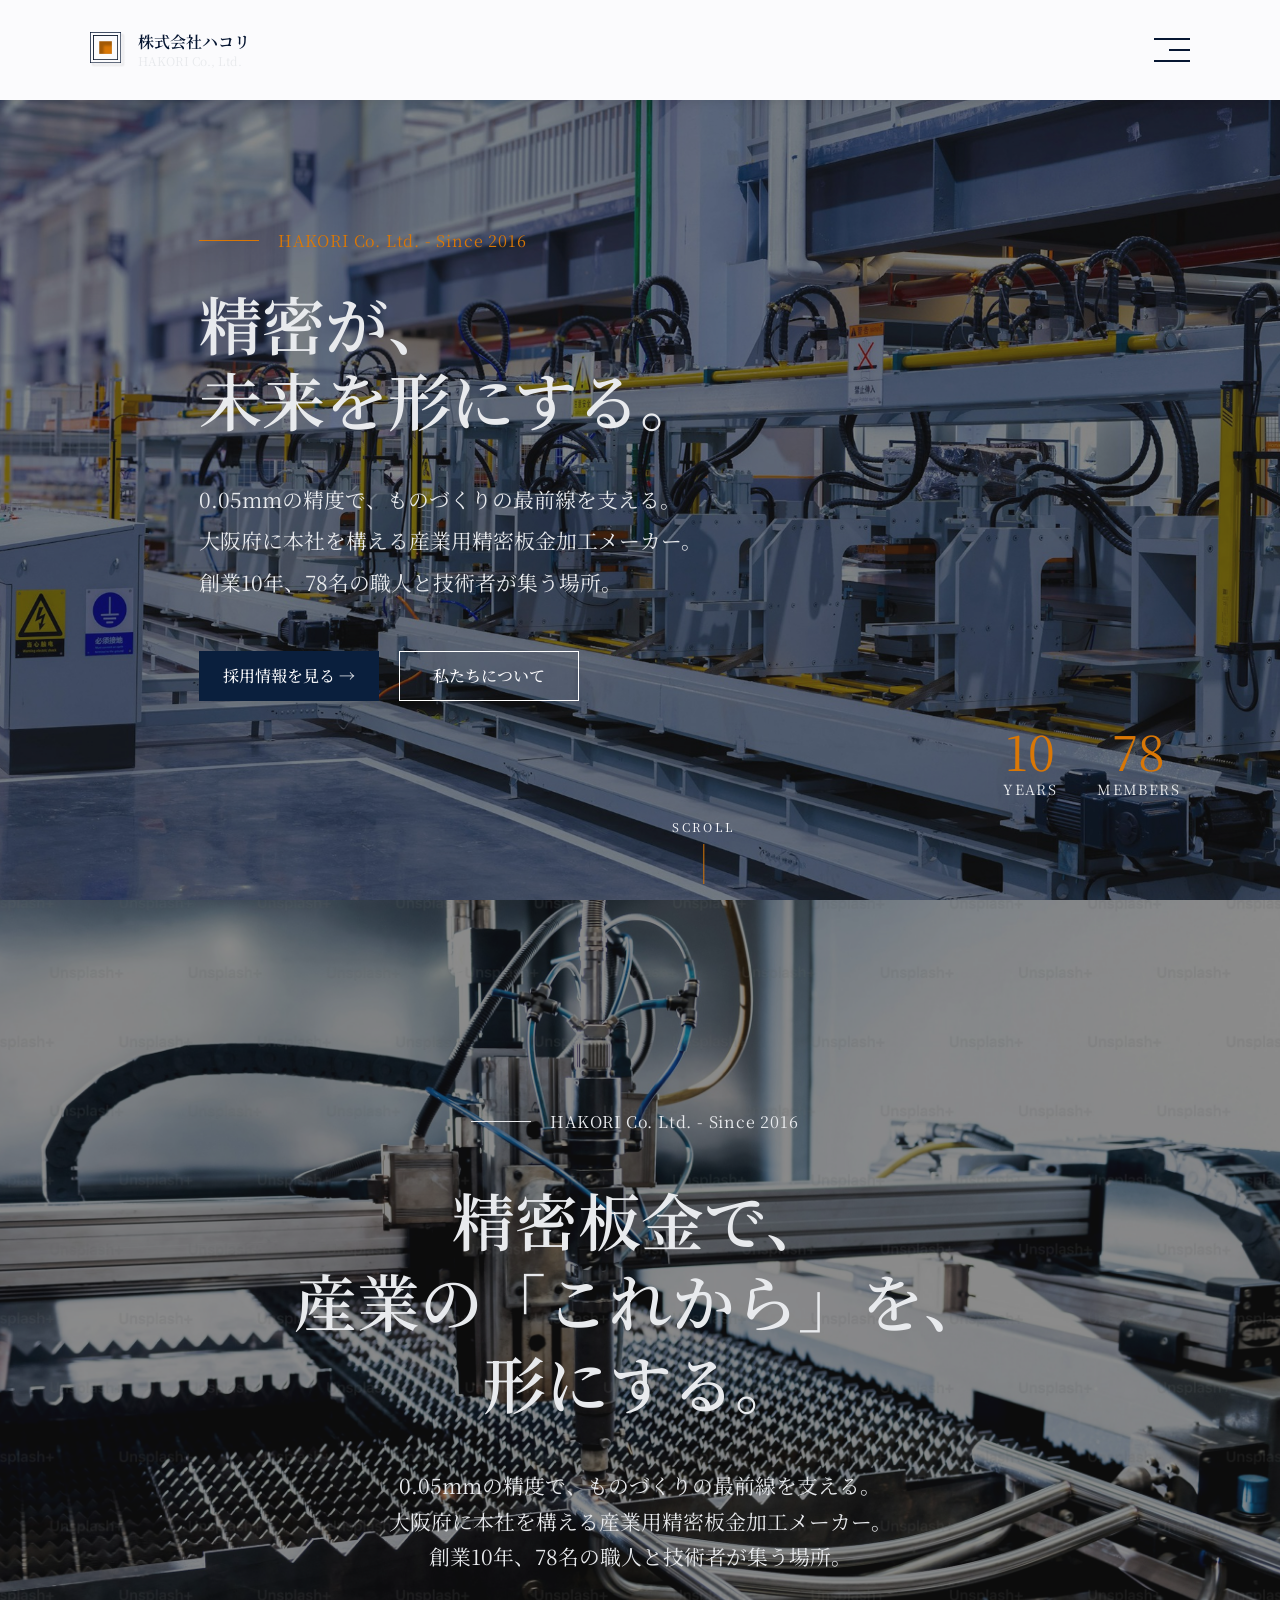
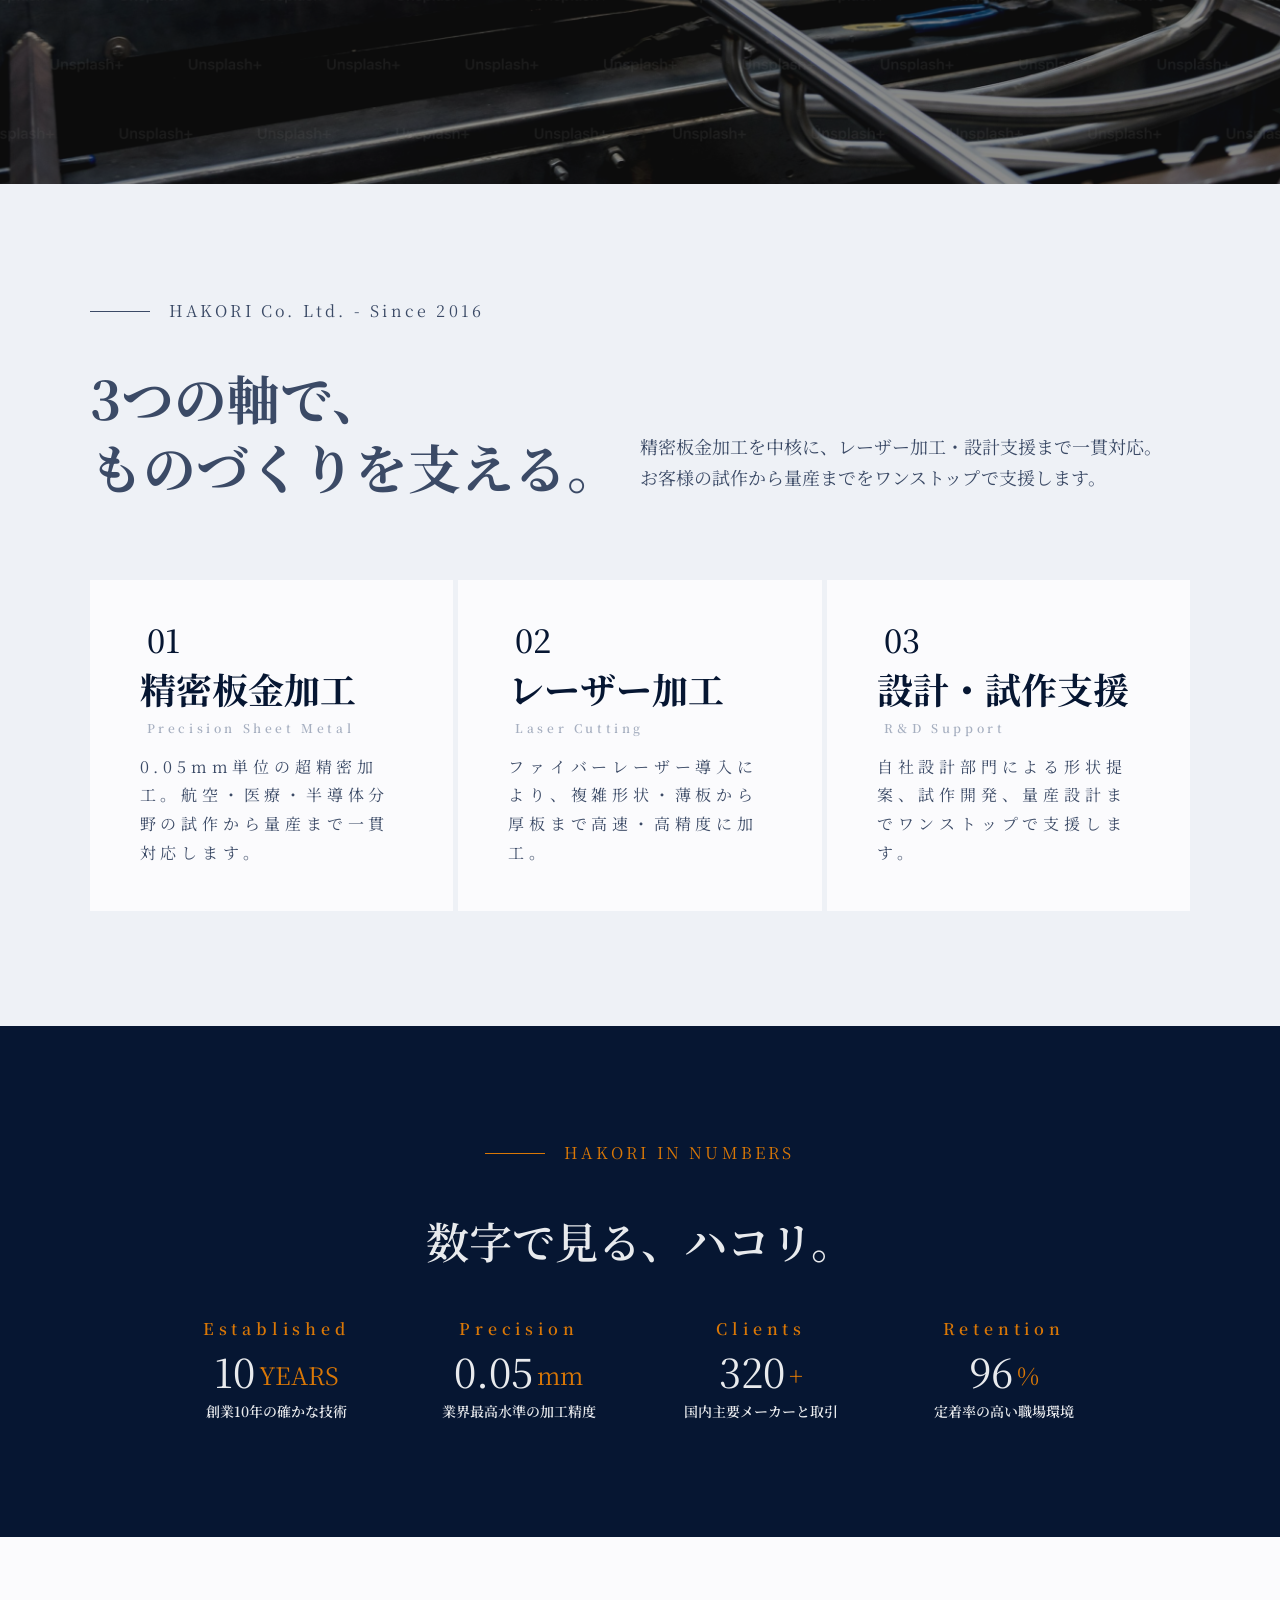
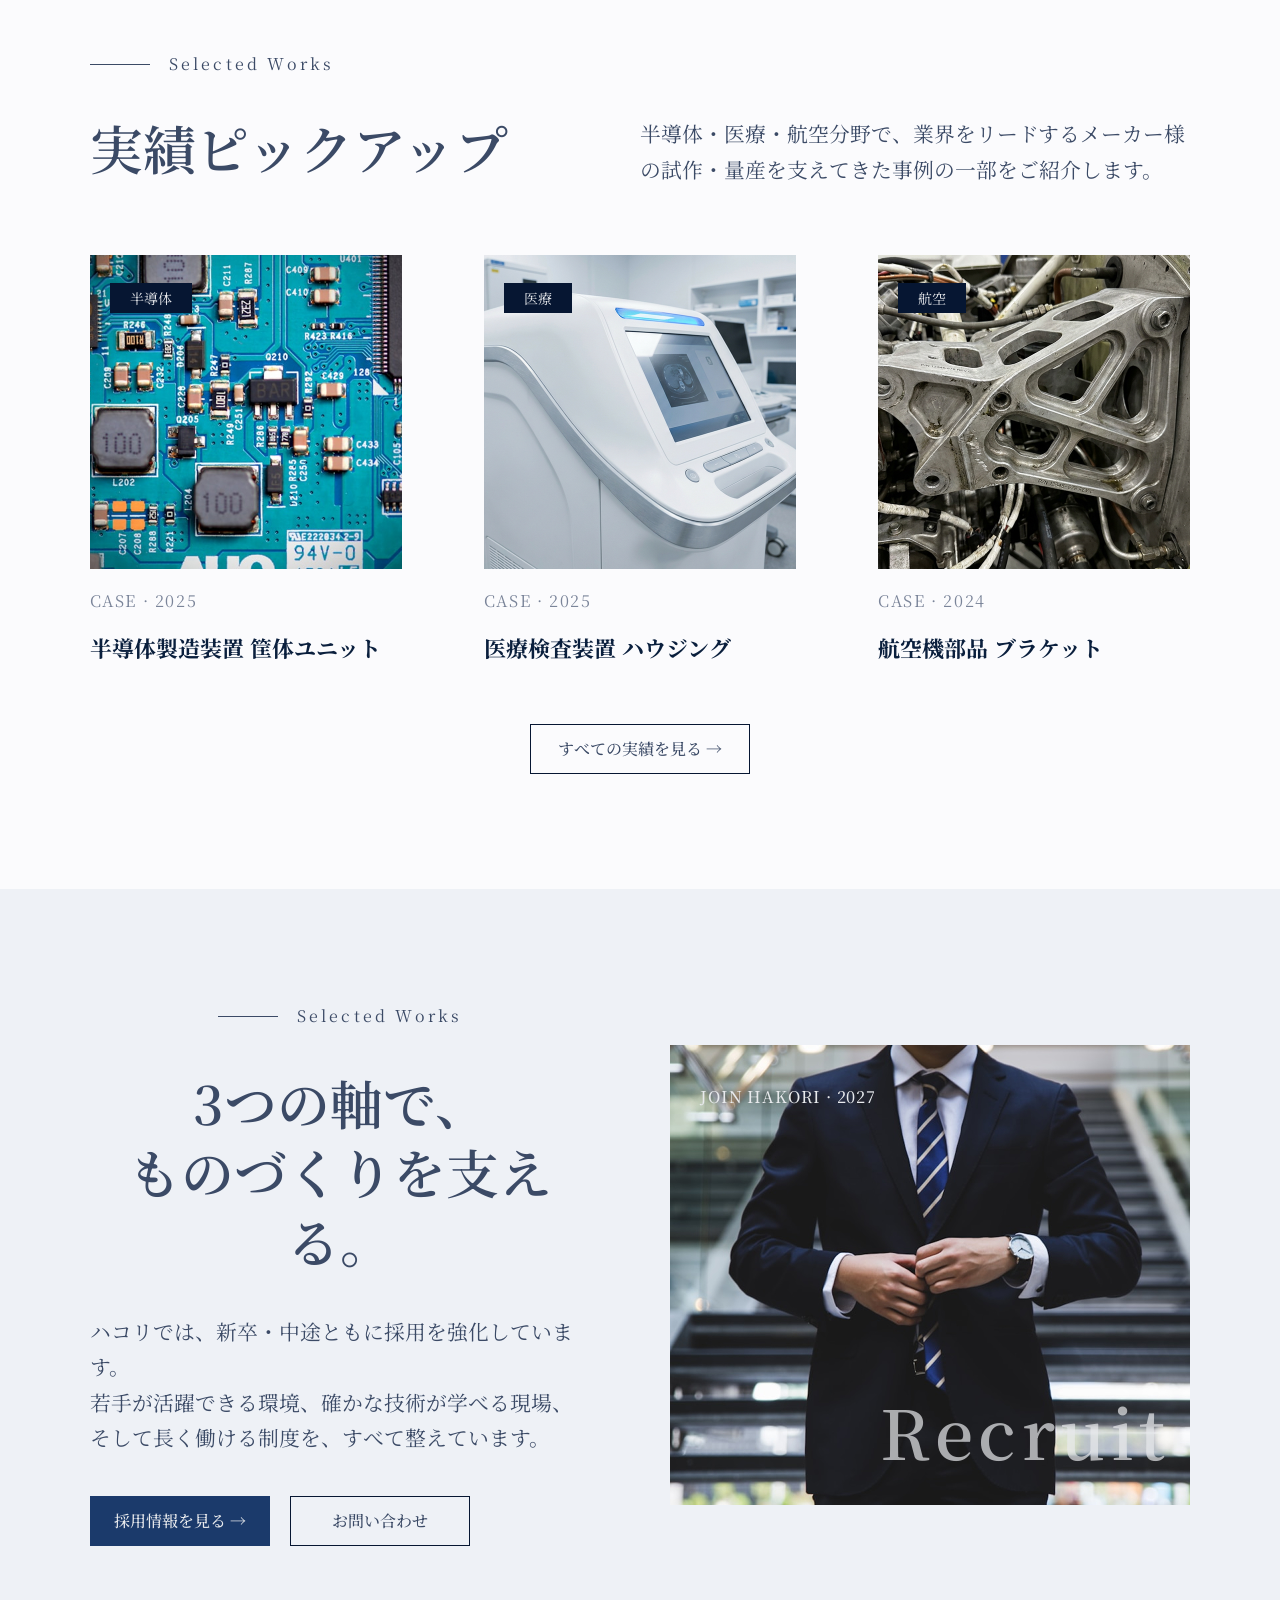
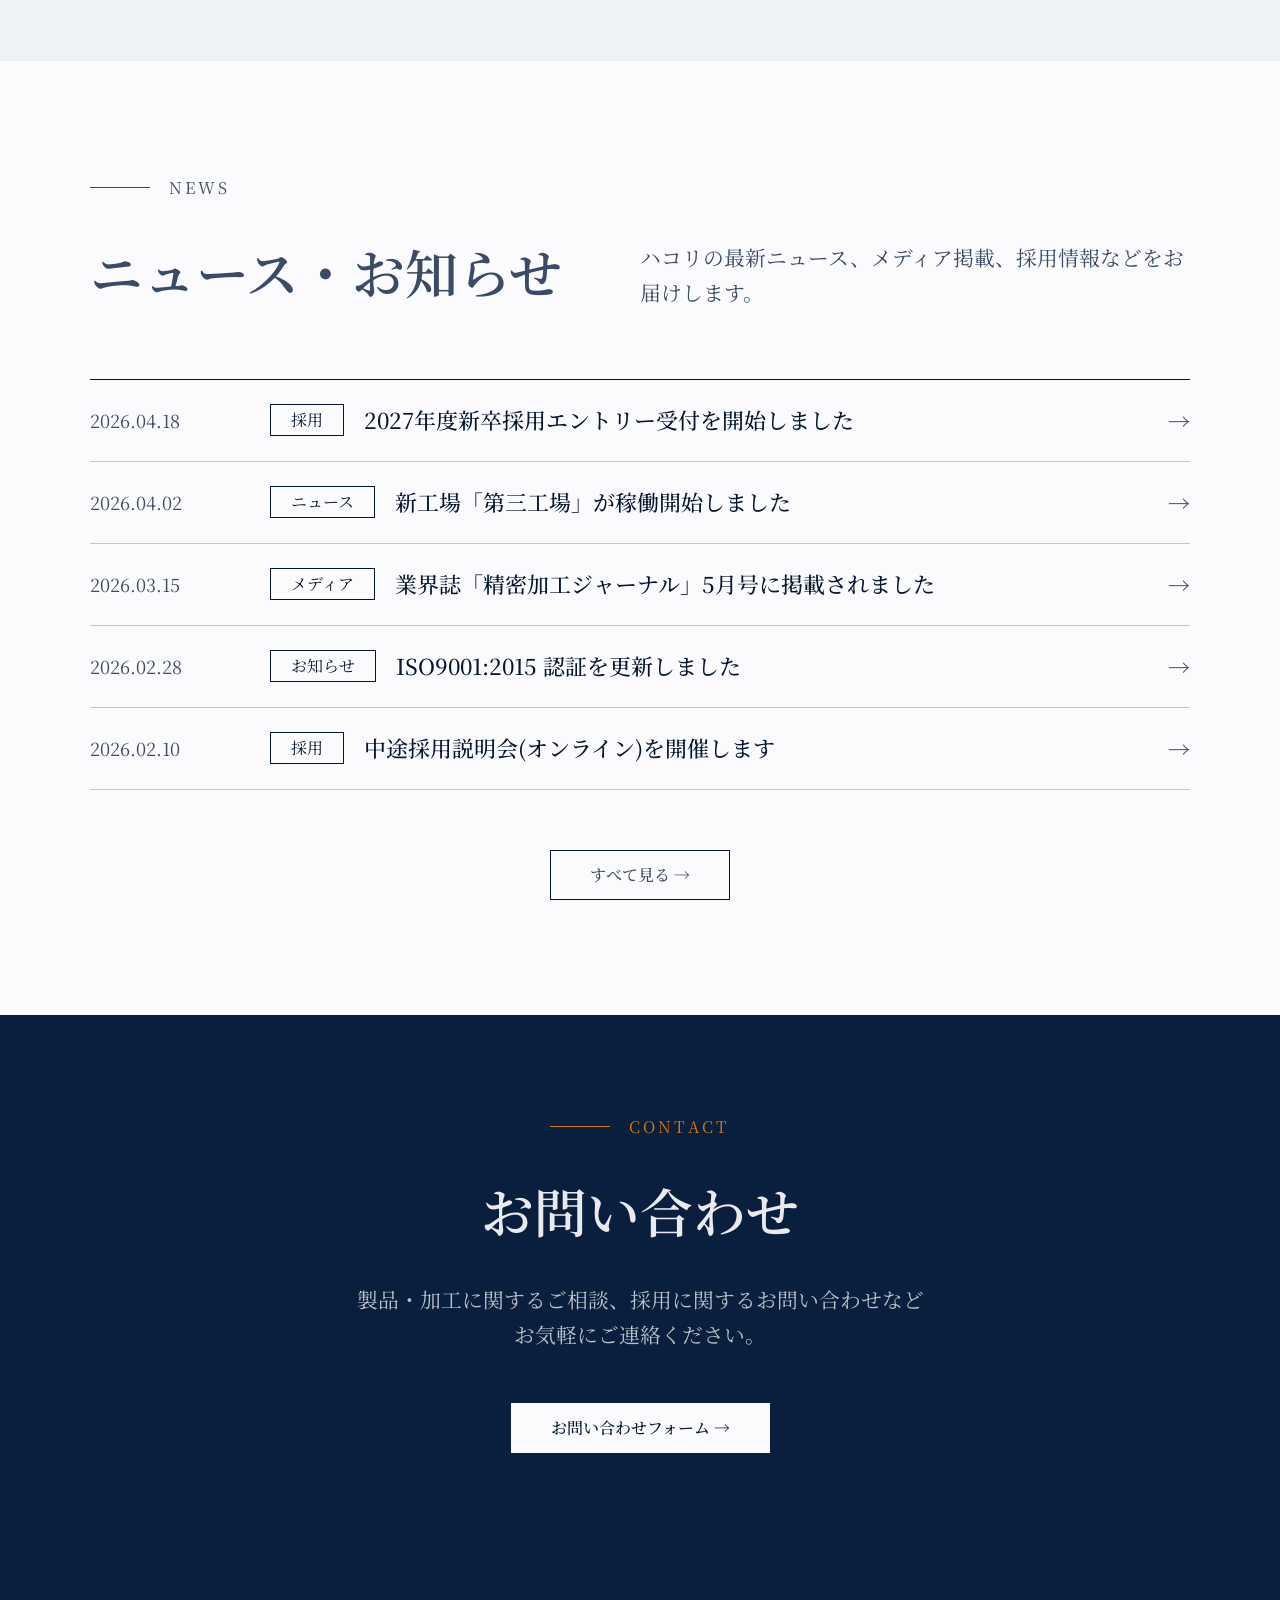
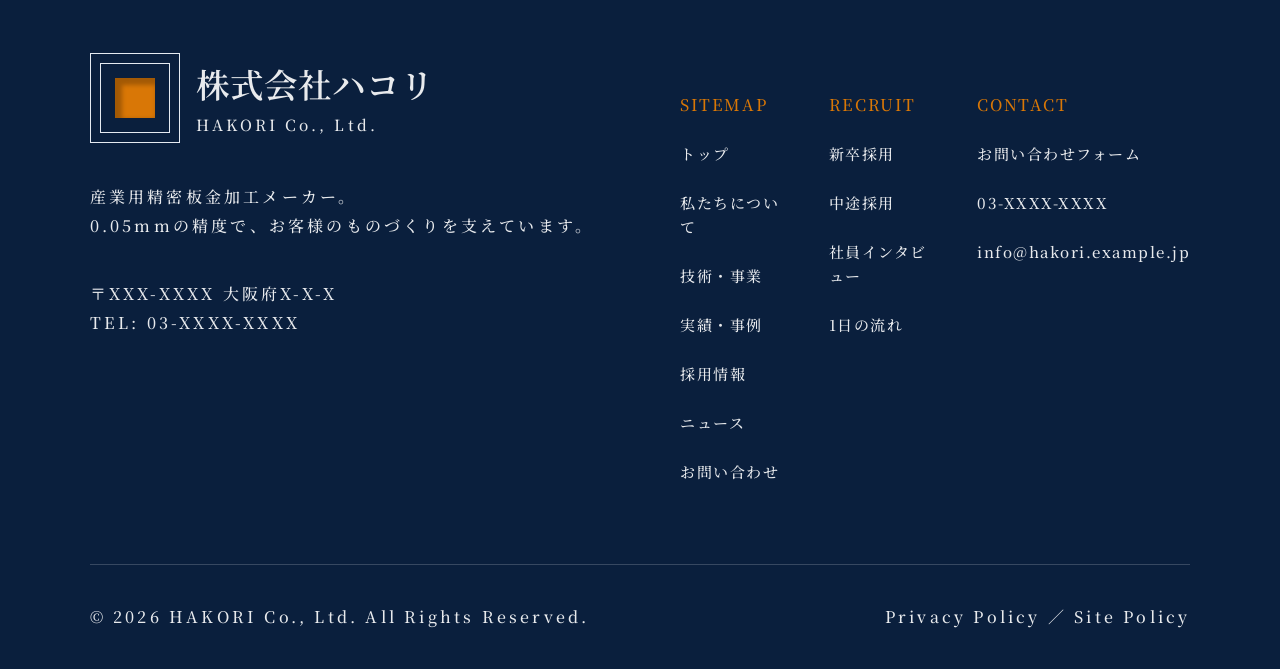
==== commit 9b62373e: "favicon変更" ====
--- a/index.html
+++ b/index.html
@@ -12,7 +12,7 @@
     <meta name="twitter:card" content="" />
     <meta name="twitter:title" content="ハコリ株式会社 | 未経験歓迎・製造業で手に職をつけよう" />
     <meta name="twitter:description" content="ハコリ株式会社は、確かな技術と働きやすい環境が自慢の製造業です。未経験・若手歓迎！手に職をつけたい方、ものづくりに興味がある方の採用情報はこちら。" />
-    <link rel="icon" href="images/favicon.png" />
+    <link rel="icon" href="images/favicon.svg" type="image/svg+xml" />
     <link rel="preconnect" href="https://fonts.googleapis.com" />
     <link rel="preconnect" href="https://fonts.gstatic.com" crossorigin />
     <link href="https://fonts.googleapis.com/css2?family=Noto+Serif+JP:wght@400;500;600&display=swap" rel="stylesheet" />
--- a/css/style.css
+++ b/css/style.css
@@ -58,6 +58,8 @@
 }
 .header-inner {
   height: 100%;
+  max-width: 1440px;
+  margin: 0 auto;
   display: -webkit-box;
   display: -ms-flexbox;
   display: flex;
@@ -657,6 +659,8 @@
   position: relative;
   z-index: 1;
   height: 100%;
+  max-width: 1440px;
+  margin: 0 auto;
   padding: 85px clamp(24px, 7vw, 100px) 105px 95px;
   display: -webkit-box;
   display: -ms-flexbox;
@@ -726,6 +730,8 @@
 .about-philosophy-inner {
   position: relative;
   z-index: 1;
+  max-width: 1440px;
+  margin: 0 auto;
   padding: 90px clamp(24px, 7vw, 100px) 100px 95px;
   display: -webkit-box;
   display: -ms-flexbox;
@@ -782,6 +788,8 @@
   padding: 90px 0 100px;
 }
 .about-history-inner {
+  max-width: 1440px;
+  margin: 0 auto;
   padding: 0 clamp(24px, 7vw, 100px);
 }
 .about-history-head {
@@ -870,6 +878,8 @@
   padding: 90px 0 120px;
 }
 .about-company-inner {
+  max-width: 1440px;
+  margin: 0 auto;
   padding: 0 clamp(24px, 7vw, 100px);
 }
 .about-company-heading {
@@ -1056,7 +1066,7 @@
   grid-column: 1;
   grid-row: 2;
   font-size: clamp(32px, 1.5rem + 2.25vw, 56px);
-  font-weight: 600;
+  font-weight: 700;
   color: #3b4a66;
   line-height: 1.3;
 }
@@ -1095,7 +1105,7 @@
 }
 .tech-card__title {
   font-size: clamp(28px, 1rem + 2vw, 36px);
-  font-weight: 600;
+  font-weight: 700;
   color: #061632;
   margin-top: 12px;
   line-height: 1.2;
@@ -1145,6 +1155,316 @@
   }
   .tech-card__num {
     font-size: 16px;
+  }
+}
+
+.tech-hero {
+  position: relative;
+  height: 464px;
+  padding-top: 100px;
+}
+.tech-hero-bg {
+  position: absolute;
+  inset: 0;
+}
+.tech-hero-bg::before {
+  content: "";
+  position: absolute;
+  inset: 0;
+  background-image: url("../images/Frame 1171276112.jpg");
+  background-size: cover;
+  background-position: center;
+  opacity: 0.3;
+}
+.tech-hero-bg::after {
+  content: "";
+  position: absolute;
+  inset: 0;
+  background-color: rgba(63, 63, 63, 0.6);
+}
+.tech-hero-inner {
+  position: relative;
+  z-index: 1;
+  height: 100%;
+  max-width: 1440px;
+  margin: 0 auto;
+  padding: 85px clamp(24px, 7vw, 100px) 105px 95px;
+  display: -webkit-box;
+  display: -ms-flexbox;
+  display: flex;
+  -webkit-box-orient: vertical;
+  -webkit-box-direction: normal;
+      -ms-flex-direction: column;
+          flex-direction: column;
+  gap: 22px;
+  -webkit-box-pack: center;
+      -ms-flex-pack: center;
+          justify-content: center;
+}
+.tech-hero-breadcrumb {
+  font-size: 16px;
+  font-weight: 500;
+  color: #e8eaed;
+  letter-spacing: 0.2em;
+}
+.tech-hero-label {
+  font-size: 16px;
+  color: #e8eaed;
+  letter-spacing: 0.2em;
+}
+.tech-hero-heading {
+  font-size: clamp(36px, 4.7vw, 68px);
+  font-weight: 700;
+  color: #e8eaed;
+}
+.tech-hero-subheading {
+  font-size: clamp(14px, 1.5vw, 22px);
+  color: #e8eaed;
+  line-height: 1.8;
+  max-width: 732px;
+}
+@media (max-width: 767px) {
+  .tech-hero {
+    height: auto;
+    min-height: 360px;
+    padding-top: 70px;
+  }
+  .tech-hero-inner {
+    height: auto;
+    min-height: 290px;
+    padding: 40px 24px;
+    -webkit-box-pack: center;
+        -ms-flex-pack: center;
+            justify-content: center;
+  }
+}
+
+.tech-business {
+  background-color: #eef1f6;
+  padding: 90px clamp(24px, 10vw, 144px) 120px clamp(24px, 7vw, 95px);
+}
+.tech-business-inner {
+  max-width: 1440px;
+  margin: 0 auto;
+}
+.tech-business-header {
+  margin-bottom: 63px;
+}
+.tech-business-heading-row {
+  display: -webkit-box;
+  display: -ms-flexbox;
+  display: flex;
+  -webkit-box-align: start;
+      -ms-flex-align: start;
+          align-items: flex-start;
+  gap: clamp(24px, 4vw, 60px);
+  margin-top: 16px;
+}
+.tech-business-heading {
+  font-size: clamp(32px, 4.7vw, 68px);
+  font-weight: 700;
+  color: #3b4a66;
+  -ms-flex-negative: 0;
+      flex-shrink: 0;
+}
+.tech-business-desc {
+  font-size: clamp(14px, 1.5vw, 22px);
+  color: #3b4a66;
+  line-height: 1.7;
+  padding-top: 8px;
+  max-width: 612px;
+}
+.tech-business-grid {
+  display: -webkit-box;
+  display: -ms-flexbox;
+  display: flex;
+  -ms-flex-wrap: wrap;
+      flex-wrap: wrap;
+  gap: 90px;
+  max-width: 910px;
+}
+.tech-business-card {
+  background-color: #fbfbfd;
+  -webkit-box-shadow: 0 4px 2px rgba(0, 0, 0, 0.25);
+          box-shadow: 0 4px 2px rgba(0, 0, 0, 0.25);
+  padding: 43px 50px;
+  width: calc(50% - 45px);
+  display: -webkit-box;
+  display: -ms-flexbox;
+  display: flex;
+  -webkit-box-orient: vertical;
+  -webkit-box-direction: normal;
+      -ms-flex-direction: column;
+          flex-direction: column;
+  min-height: 370px;
+}
+.tech-business-card__num {
+  font-size: 32px;
+  font-weight: 500;
+  color: #061632;
+  line-height: 1;
+}
+.tech-business-card__title {
+  font-size: clamp(24px, 2.5vw, 36px);
+  font-weight: 600;
+  color: #061632;
+  margin-top: 20px;
+  line-height: 1.2;
+}
+.tech-business-card__en {
+  font-size: 12px;
+  font-weight: 600;
+  color: #a6afc0;
+  letter-spacing: 0.3em;
+  margin-top: 8px;
+}
+.tech-business-card__text {
+  font-size: 16px;
+  color: #3b4a66;
+  line-height: 1.8;
+  letter-spacing: 0.3em;
+  margin-top: 36px;
+}
+@media (max-width: 1024px) {
+  .tech-business-heading-row {
+    -webkit-box-orient: vertical;
+    -webkit-box-direction: normal;
+        -ms-flex-direction: column;
+            flex-direction: column;
+  }
+}
+@media (max-width: 767px) {
+  .tech-business {
+    padding: 60px 24px 80px;
+  }
+  .tech-business-header {
+    margin-bottom: 40px;
+  }
+  .tech-business-grid {
+    gap: 24px;
+    max-width: 100%;
+  }
+  .tech-business-card {
+    width: 100%;
+    min-height: 0;
+    padding: 32px 24px;
+  }
+}
+
+.tech-equipment {
+  background-color: #fbfbfd;
+  padding: 95px clamp(24px, 7vw, 95px) 120px;
+}
+.tech-equipment-inner {
+  max-width: 1440px;
+  margin: 0 auto;
+}
+.tech-equipment-header {
+  margin-bottom: 107px;
+}
+.tech-equipment-heading-row {
+  display: -webkit-box;
+  display: -ms-flexbox;
+  display: flex;
+  -webkit-box-align: start;
+      -ms-flex-align: start;
+          align-items: flex-start;
+  gap: clamp(24px, 4vw, 60px);
+  margin-top: 16px;
+}
+.tech-equipment-heading {
+  font-size: clamp(32px, 4.7vw, 68px);
+  font-weight: 700;
+  color: #3b4a66;
+  -ms-flex-negative: 0;
+      flex-shrink: 0;
+}
+.tech-equipment-desc {
+  font-size: clamp(14px, 1.5vw, 22px);
+  color: #3b4a66;
+  line-height: 1.7;
+  padding-top: 8px;
+  max-width: 612px;
+}
+@media (min-width: 768px) {
+  .tech-equipment-grid .swiper-wrapper {
+    display: grid !important;
+    grid-template-columns: repeat(3, 1fr);
+    gap: 83px clamp(24px, 9vw, 130px);
+    -webkit-transform: none !important;
+            transform: none !important;
+  }
+  .tech-equipment-grid .swiper-slide {
+    width: auto !important;
+    margin-right: 0 !important;
+  }
+}
+.tech-equipment-item {
+  display: -webkit-box;
+  display: -ms-flexbox;
+  display: flex;
+  -webkit-box-orient: vertical;
+  -webkit-box-direction: normal;
+      -ms-flex-direction: column;
+          flex-direction: column;
+  gap: 24px;
+  -webkit-box-shadow: 0 4px 16px rgba(0, 0, 0, 0.08);
+          box-shadow: 0 4px 16px rgba(0, 0, 0, 0.08);
+  padding-bottom: 24px;
+}
+.tech-equipment-item__img {
+  width: 100%;
+  height: 300px;
+  -o-object-fit: cover;
+     object-fit: cover;
+}
+.tech-equipment-item__body {
+  display: -webkit-box;
+  display: -ms-flexbox;
+  display: flex;
+  -webkit-box-orient: vertical;
+  -webkit-box-direction: normal;
+      -ms-flex-direction: column;
+          flex-direction: column;
+  gap: 8px;
+  padding-left: 10px;
+}
+.tech-equipment-item__category {
+  font-size: 20px;
+  color: #7a8499;
+}
+.tech-equipment-item__name {
+  font-size: clamp(18px, 1.8vw, 26px);
+  color: #3b4a66;
+}
+.tech-equipment-item__count {
+  font-size: clamp(18px, 1.8vw, 26px);
+  color: #3b4a66;
+}
+@media (max-width: 1024px) {
+  .tech-equipment-heading-row {
+    -webkit-box-orient: vertical;
+    -webkit-box-direction: normal;
+        -ms-flex-direction: column;
+            flex-direction: column;
+  }
+  .tech-equipment-grid .swiper-wrapper {
+    grid-template-columns: repeat(2, 1fr);
+  }
+}
+@media (max-width: 767px) {
+  .tech-equipment {
+    padding: 60px 24px 80px;
+  }
+  .tech-equipment-header {
+    margin-bottom: 40px;
+  }
+  .tech-equipment-grid {
+    grid-template-columns: 1fr;
+    gap: 48px;
+  }
+  .tech-equipment-item__img {
+    height: 220px;
   }
 }
 
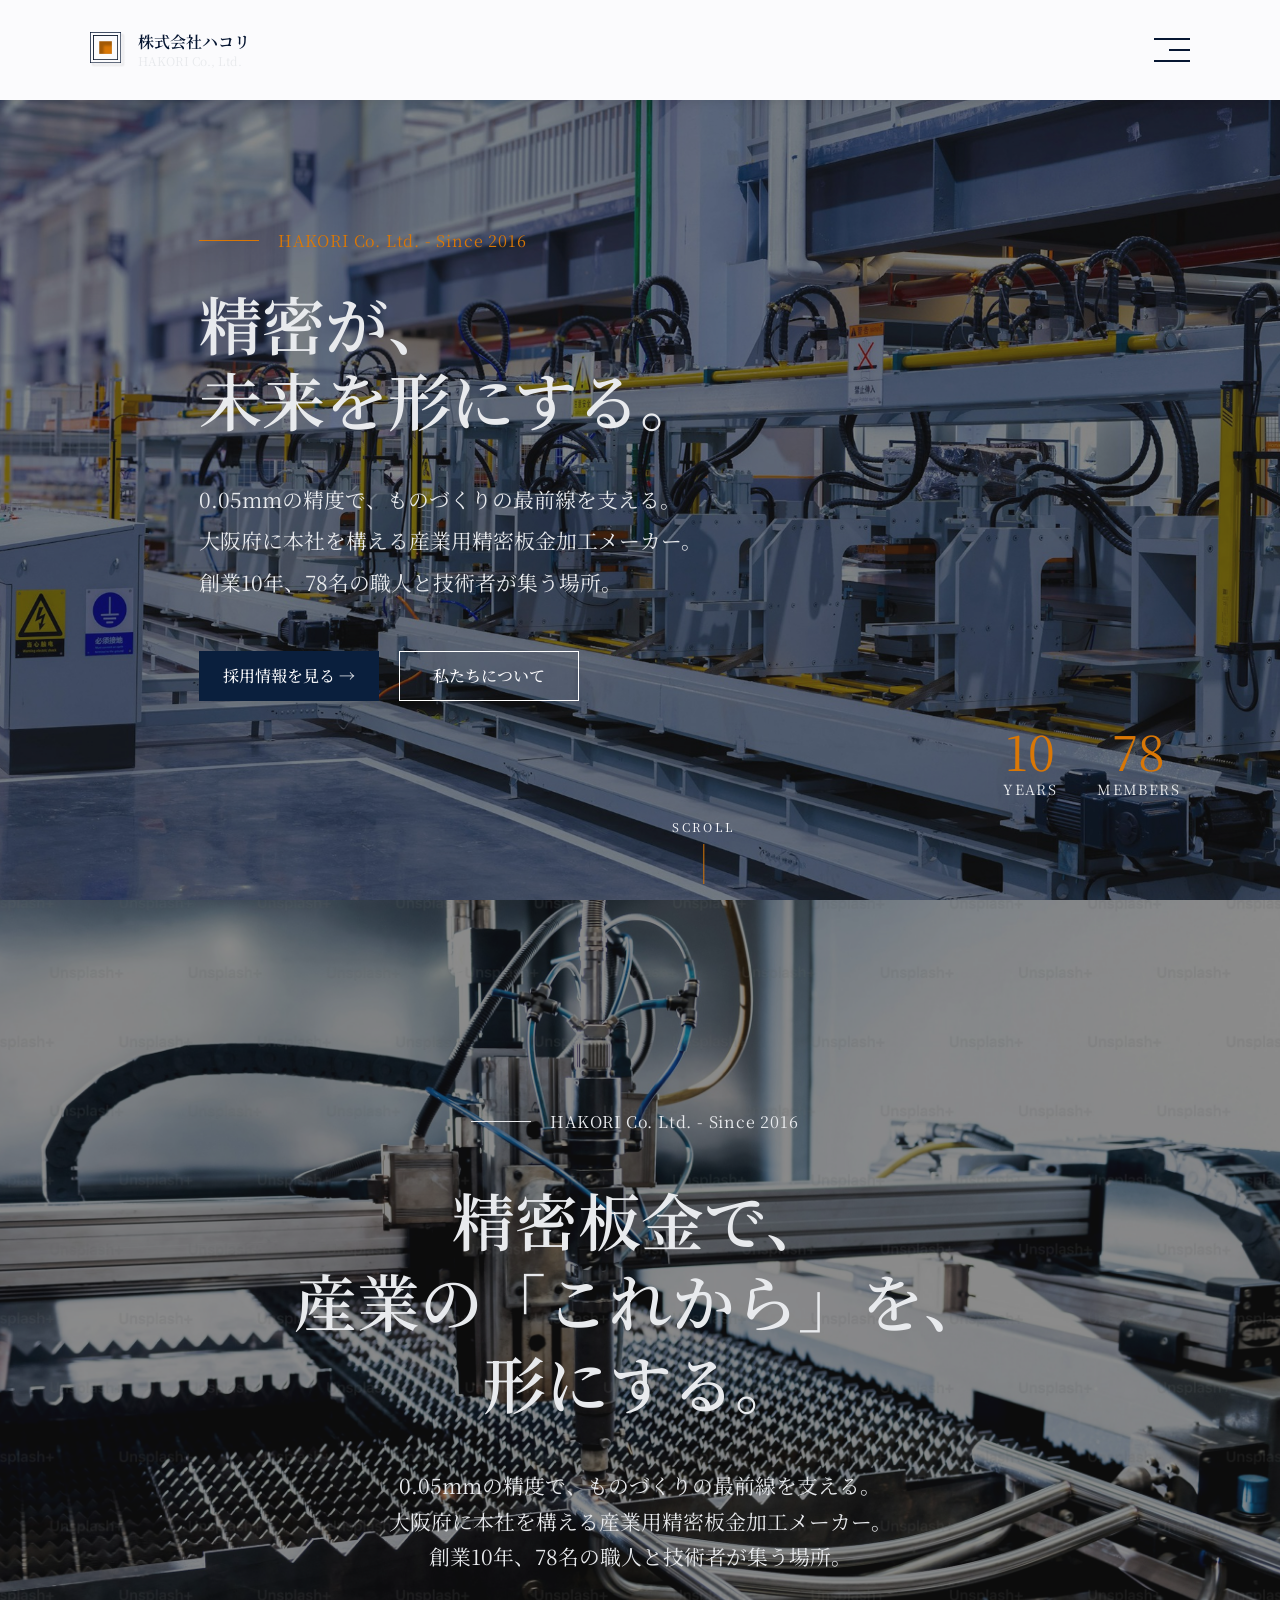
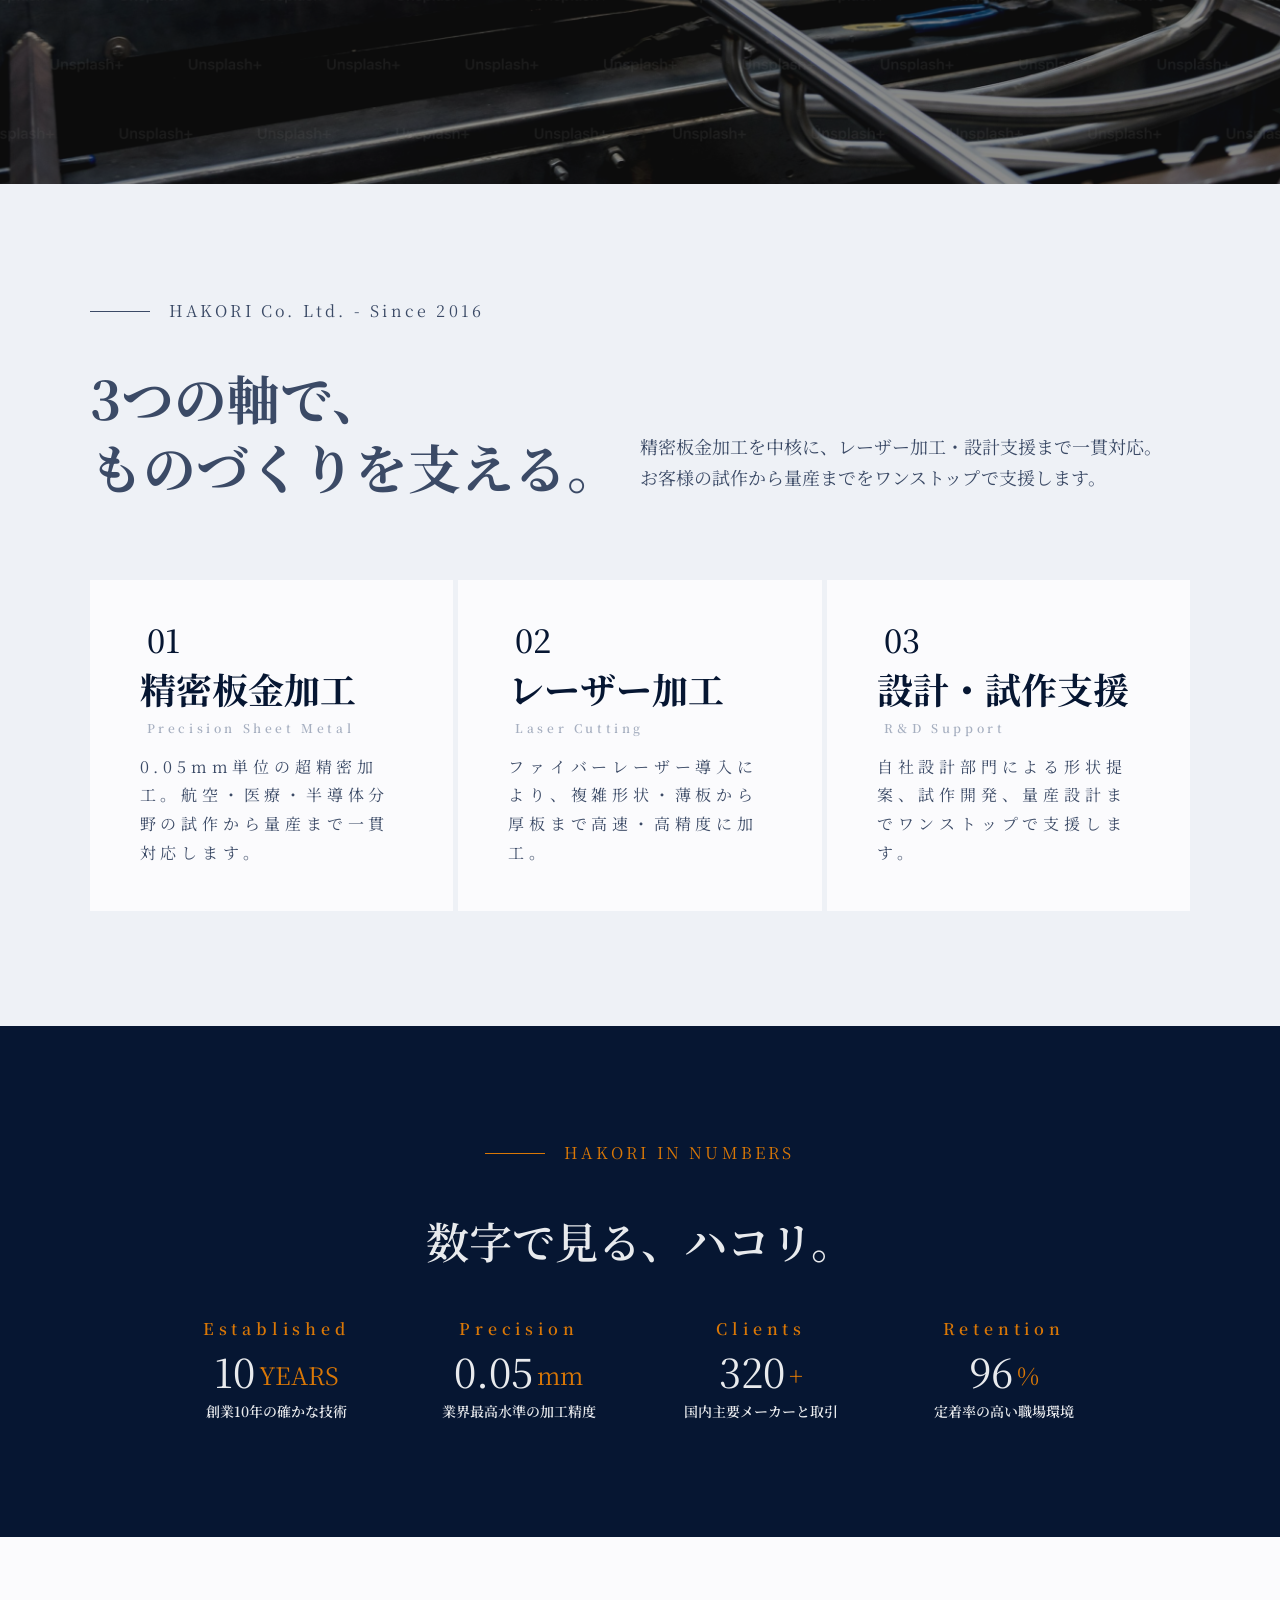
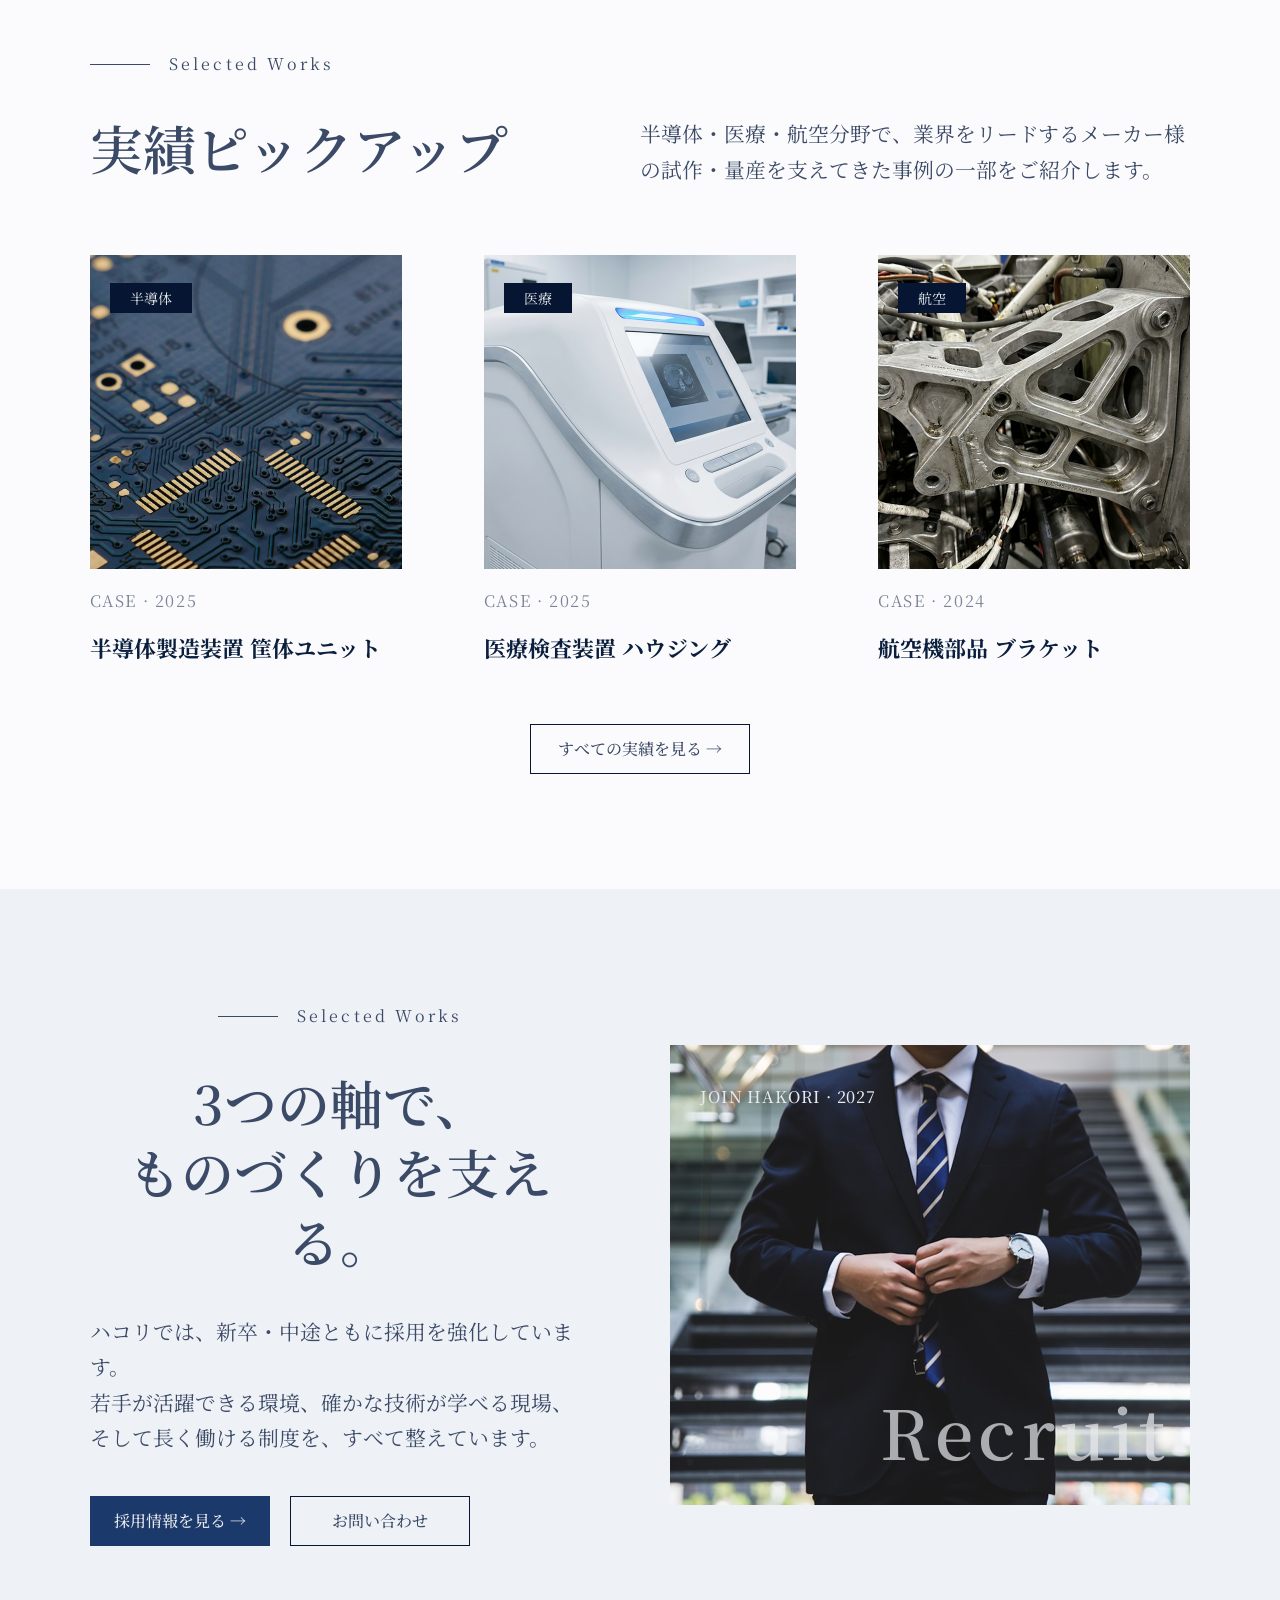
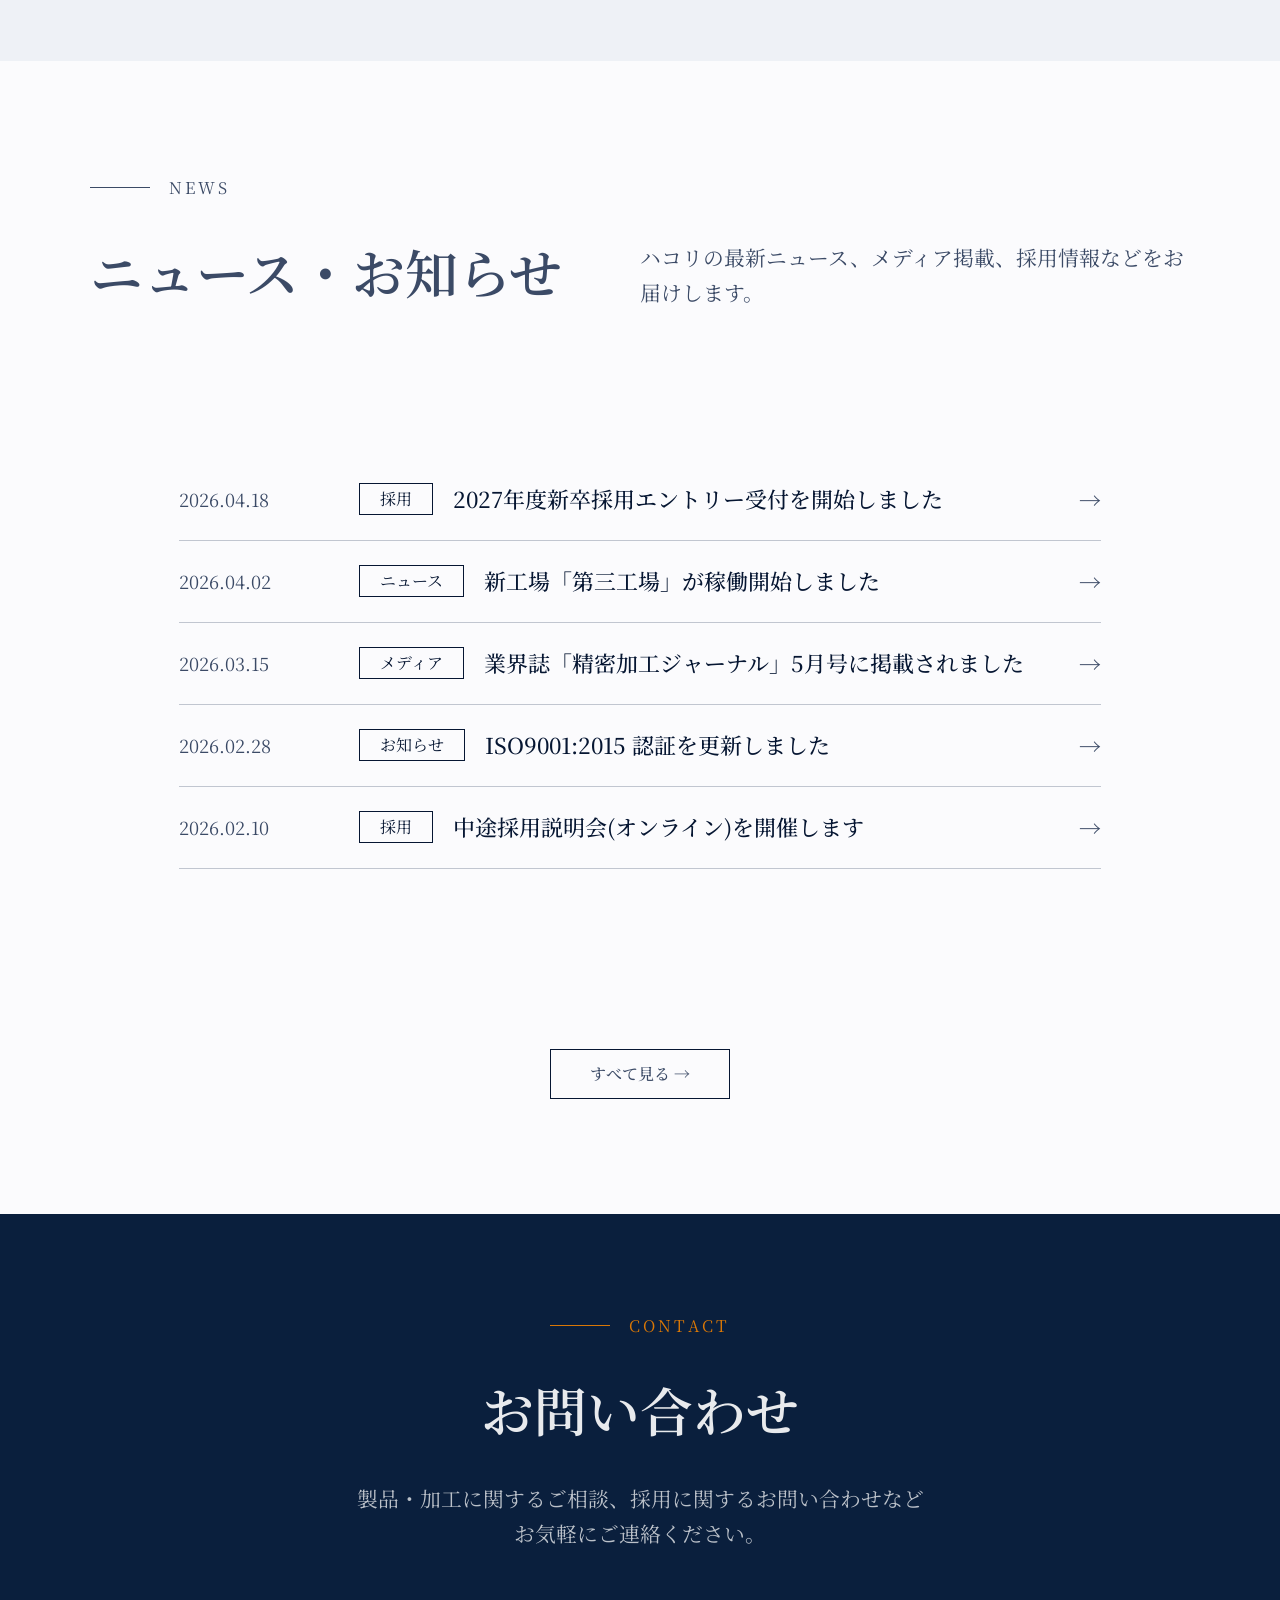
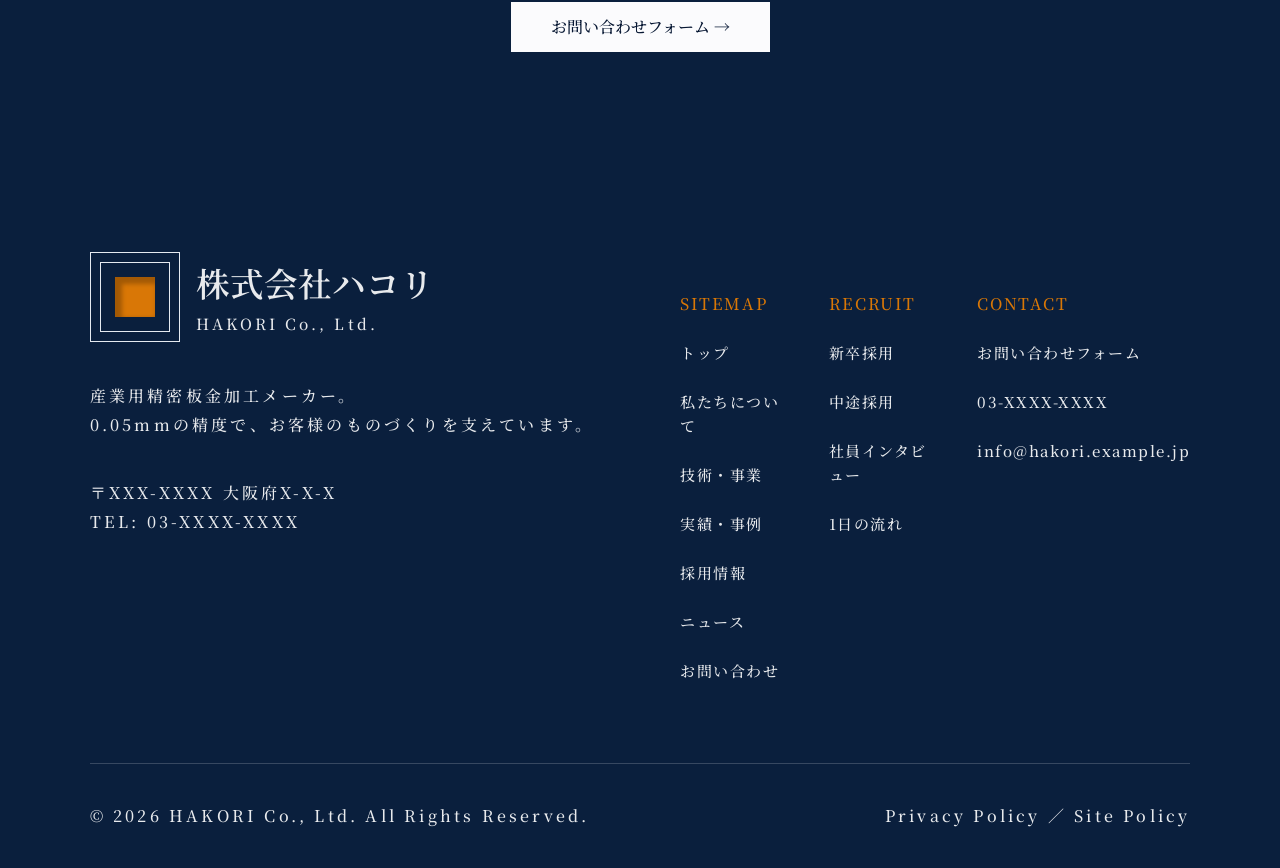
==== commit 24ef995f: "各それぞれのhtml調整" ====
--- a/index.html
+++ b/index.html
@@ -25,7 +25,7 @@
       <div class="header-inner">
 
         <h1 class="header-logo">
-          <a href="/" aria-label="株式会社ハコリ トップページへ">
+          <a href="index.html" aria-label="株式会社ハコリ トップページへ">
             <img src="./images/logo.png" alt="" aria-hidden="true" class="header-logo-img" />
             <span class="header-logo-text">
               <span class="header-logo-name">株式会社ハコリ</span>
@@ -58,7 +58,7 @@
 
       <div class="drawer-inner">
         <div class="drawer-logo">
-          <a href="/" aria-label="株式会社ハコリ トップページへ">
+          <a href="index.html" aria-label="株式会社ハコリ トップページへ">
             <div class="drawer-logo-mark" aria-hidden="true">
               <div class="drawer-logo-mark__inner"></div>
               <div class="drawer-logo-mark__accent"></div>
@@ -75,7 +75,7 @@
         <nav class="drawer-nav" aria-label="メインメニュー">
           <ul class="drawer-nav-list">
             <li class="drawer-nav-item">
-              <a href="#">
+              <a href="index.html">
                 <span class="drawer-nav-num" aria-hidden="true">01</span>
                 <span class="drawer-nav-text">
                   <span class="drawer-nav-ja">トップ</span>
@@ -84,7 +84,7 @@
               </a>
             </li>
             <li class="drawer-nav-item">
-              <a href="#about">
+              <a href="about.html">
                 <span class="drawer-nav-num" aria-hidden="true">02</span>
                 <span class="drawer-nav-text">
                   <span class="drawer-nav-ja">私たちについて</span>
@@ -93,7 +93,7 @@
               </a>
             </li>
             <li class="drawer-nav-item">
-              <a href="#tech">
+              <a href="technology.html">
                 <span class="drawer-nav-num" aria-hidden="true">03</span>
                 <span class="drawer-nav-text">
                   <span class="drawer-nav-ja">技術・事業</span>
@@ -102,7 +102,7 @@
               </a>
             </li>
             <li class="drawer-nav-item">
-              <a href="#works">
+              <a href="works.html">
                 <span class="drawer-nav-num" aria-hidden="true">04</span>
                 <span class="drawer-nav-text">
                   <span class="drawer-nav-ja">実績・事例</span>
@@ -111,7 +111,7 @@
               </a>
             </li>
             <li class="drawer-nav-item">
-              <a href="#recruit">
+              <a href="recruit.html">
                 <span class="drawer-nav-num" aria-hidden="true">05</span>
                 <span class="drawer-nav-text">
                   <span class="drawer-nav-ja">採用情報</span>
@@ -120,7 +120,7 @@
               </a>
             </li>
             <li class="drawer-nav-item">
-              <a href="#news">
+              <a href="news.html">
                 <span class="drawer-nav-num" aria-hidden="true">06</span>
                 <span class="drawer-nav-text">
                   <span class="drawer-nav-ja">ニュース</span>
@@ -132,7 +132,7 @@
         </nav>
 
         <div class="drawer-contact">
-          <a href="#contact" class="drawer-contact-btn">お問い合わせ</a>
+          <a href="contact.html" class="drawer-contact-btn">お問い合わせ</a>
         </div>
 
         <p class="drawer-copyright">© 2026 HAKORI Co., Ltd.</p>
@@ -333,7 +333,7 @@
             </article>
           </div>
 
-          <a href="#" class="works-btn">すべての実績を見る →</a>
+          <a href="works.html" class="works-btn">すべての実績を見る →</a>
         </div>
       </section>
 
@@ -388,7 +388,7 @@
               </a>
             </li>
             <li class="news-item">
-              <a href="#">
+              <a href="news-detail.html">
                 <time class="news-item__date" datetime="2026-04-02">2026.04.02</time>
                 <span class="news-item__tag">ニュース</span>
                 <span class="news-item__title">新工場「第三工場」が稼働開始しました</span>
@@ -421,7 +421,7 @@
             </li>
           </ul>
 
-          <a href="#" class="news-btn">すべて見る →</a>
+          <a href="news.html" class="news-btn">すべて見る →</a>
         </div>
       </section>
 
@@ -436,7 +436,7 @@
             製品・加工に関するご相談、採用に関するお問い合わせなど<br>
             お気軽にご連絡ください。
           </p>
-          <a href="#" class="contact-btn">お問い合わせフォーム →</a>
+          <a href="contact.html" class="contact-btn">お問い合わせフォーム →</a>
         </div>
       </section>
 
@@ -446,7 +446,7 @@
       <div class="footer-inner">
         <div class="footer-brand">
           <div class="footer-logo">
-            <a href="/" aria-label="株式会社ハコリ トップページへ">
+            <a href="index.html" aria-label="株式会社ハコリ トップページへ">
               <div class="footer-logo-mark" aria-hidden="true">
                 <div class="footer-logo-mark__outer"></div>
                 <div class="footer-logo-mark__inner"></div>
@@ -472,13 +472,13 @@
           <div class="footer-nav-col">
             <p class="footer-nav-col__title">SITEMAP</p>
             <ul>
-              <li><a href="#">トップ</a></li>
-              <li><a href="#about">私たちについて</a></li>
-              <li><a href="#tech">技術・事業</a></li>
-              <li><a href="#works">実績・事例</a></li>
-              <li><a href="#recruit">採用情報</a></li>
-              <li><a href="#news">ニュース</a></li>
-              <li><a href="#contact">お問い合わせ</a></li>
+              <li><a href="index.html">トップ</a></li>
+              <li><a href="about.html">私たちについて</a></li>
+              <li><a href="technology.html">技術・事業</a></li>
+              <li><a href="works.html">実績・事例</a></li>
+              <li><a href="recruit.html">採用情報</a></li>
+              <li><a href="news.html">ニュース</a></li>
+              <li><a href="contact.html">お問い合わせ</a></li>
             </ul>
           </div>
           <div class="footer-nav-col">
@@ -486,14 +486,14 @@
             <ul>
               <li><a href="#">新卒採用</a></li>
               <li><a href="#">中途採用</a></li>
-              <li><a href="#">社員インタビュー</a></li>
+              <li><a href="interview.html">社員インタビュー</a></li>
               <li><a href="#">1日の流れ</a></li>
             </ul>
           </div>
           <div class="footer-nav-col">
             <p class="footer-nav-col__title">CONTACT</p>
             <ul>
-              <li><a href="#contact">お問い合わせフォーム</a></li>
+              <li><a href="contact.html">お問い合わせフォーム</a></li>
               <li><a href="tel:03-XXXX-XXXX">03-XXXX-XXXX</a></li>
               <li><a href="mailto:info@hakori.example.jp">info@hakori.example.jp</a></li>
             </ul>
@@ -508,6 +508,7 @@
     </footer>
 
     <script src="js/main.js"></script>
+    <script src="js/animation.js"></script>
   </body>
 </html>
 
--- a/css/style.css
+++ b/css/style.css
@@ -1241,11 +1241,22 @@
 
 .tech-business {
   background-color: #eef1f6;
-  padding: 90px clamp(24px, 10vw, 144px) 120px clamp(24px, 7vw, 95px);
+  padding: 90px 0 120px;
 }
 .tech-business-inner {
   max-width: 1440px;
   margin: 0 auto;
+  padding: 0 clamp(24px, 7vw, 95px);
+  display: -webkit-box;
+  display: -ms-flexbox;
+  display: flex;
+  -webkit-box-orient: vertical;
+  -webkit-box-direction: normal;
+      -ms-flex-direction: column;
+          flex-direction: column;
+  -webkit-box-align: center;
+      -ms-flex-align: center;
+          align-items: center;
 }
 .tech-business-header {
   margin-bottom: 63px;
@@ -1335,7 +1346,10 @@
 }
 @media (max-width: 767px) {
   .tech-business {
-    padding: 60px 24px 80px;
+    padding: 60px 0 80px;
+  }
+  .tech-business-inner {
+    padding: 0 24px;
   }
   .tech-business-header {
     margin-bottom: 40px;
@@ -1386,7 +1400,19 @@
   padding-top: 8px;
   max-width: 612px;
 }
+.tech-equipment-grid {
+  padding-bottom: 48px;
+}
+.tech-equipment-grid .swiper-pagination {
+  bottom: 8px;
+}
 @media (min-width: 768px) {
+  .tech-equipment-grid {
+    padding-bottom: 0;
+  }
+  .tech-equipment-grid .swiper-pagination {
+    display: none;
+  }
   .tech-equipment-grid .swiper-wrapper {
     display: grid !important;
     grid-template-columns: repeat(3, 1fr);
@@ -1757,6 +1783,600 @@
   .works-cards {
     grid-template-columns: 1fr;
     gap: 40px;
+  }
+}
+
+.works-hero {
+  position: relative;
+  height: 500px;
+  padding-top: 100px;
+}
+.works-hero-bg {
+  position: absolute;
+  inset: 0;
+  background-image: url("../images/works-hero-bg.jpg");
+  background-size: cover;
+  background-position: center;
+}
+.works-hero-bg::after {
+  content: "";
+  position: absolute;
+  inset: 0;
+  background-color: rgba(63, 63, 63, 0.3);
+}
+.works-hero-inner {
+  position: relative;
+  z-index: 1;
+  height: 100%;
+  max-width: 1440px;
+  margin: 0 auto;
+  padding: 85px clamp(24px, 7vw, 100px) 105px 95px;
+  display: -webkit-box;
+  display: -ms-flexbox;
+  display: flex;
+  -webkit-box-orient: vertical;
+  -webkit-box-direction: normal;
+      -ms-flex-direction: column;
+          flex-direction: column;
+  gap: 22px;
+  -webkit-box-pack: center;
+      -ms-flex-pack: center;
+          justify-content: center;
+}
+.works-hero-breadcrumb {
+  font-size: 16px;
+  font-weight: 500;
+  color: #e8eaed;
+  letter-spacing: 0.2em;
+}
+.works-hero-label {
+  font-size: 16px;
+  color: #e8eaed;
+  letter-spacing: 0.2em;
+}
+.works-hero-heading {
+  font-size: clamp(36px, 4.7vw, 68px);
+  font-weight: 500;
+  color: #e8eaed;
+}
+.works-hero-subheading {
+  font-size: clamp(14px, 1.5vw, 22px);
+  color: #e8eaed;
+  line-height: 1.8;
+  max-width: 732px;
+}
+@media (max-width: 767px) {
+  .works-hero {
+    height: auto;
+    min-height: 360px;
+    padding-top: 70px;
+  }
+  .works-hero-inner {
+    height: auto;
+    min-height: 290px;
+    padding: 40px 24px;
+    -webkit-box-pack: center;
+        -ms-flex-pack: center;
+            justify-content: center;
+  }
+}
+
+.works-gallery {
+  background-color: #fbfbfd;
+  padding: 95px clamp(24px, 7vw, 95px) 130px;
+}
+.works-gallery-inner {
+  max-width: 1440px;
+  margin: 0 auto;
+  display: -webkit-box;
+  display: -ms-flexbox;
+  display: flex;
+  -webkit-box-orient: vertical;
+  -webkit-box-direction: normal;
+      -ms-flex-direction: column;
+          flex-direction: column;
+  -webkit-box-align: center;
+      -ms-flex-align: center;
+          align-items: center;
+  gap: 80px;
+}
+.works-gallery-filter {
+  display: -webkit-box;
+  display: -ms-flexbox;
+  display: flex;
+  -ms-flex-wrap: wrap;
+      flex-wrap: wrap;
+  gap: 15px;
+}
+.works-gallery-filter-btn {
+  height: 70px;
+  padding: 0 48px;
+  font-size: clamp(16px, 1.5vw, 22px);
+  border: 1px solid #a6afc0;
+  background-color: transparent;
+  color: #3b4a66;
+  cursor: pointer;
+  -webkit-transition: background-color 0.2s, color 0.2s, border-color 0.2s;
+  transition: background-color 0.2s, color 0.2s, border-color 0.2s;
+}
+.works-gallery-filter-btn.is-active, .works-gallery-filter-btn:hover {
+  background-color: #1b3a6b;
+  color: #e8eaed;
+  border-color: #1b3a6b;
+}
+.works-gallery-grid {
+  width: 100%;
+  padding-bottom: 48px;
+}
+.works-gallery-grid .swiper-pagination {
+  bottom: 8px;
+}
+@media (min-width: 768px) {
+  .works-gallery-grid {
+    padding-bottom: 0;
+  }
+  .works-gallery-grid .swiper-pagination {
+    display: none;
+  }
+  .works-gallery-grid .swiper-wrapper {
+    display: grid !important;
+    grid-template-columns: repeat(3, 1fr);
+    gap: 80px clamp(24px, 4vw, 82px);
+    -webkit-transform: none !important;
+            transform: none !important;
+  }
+  .works-gallery-grid .swiper-slide {
+    width: auto !important;
+    margin-right: 0 !important;
+  }
+}
+.works-gallery-card {
+  display: -webkit-box;
+  display: -ms-flexbox;
+  display: flex;
+  -webkit-box-orient: vertical;
+  -webkit-box-direction: normal;
+      -ms-flex-direction: column;
+          flex-direction: column;
+  gap: 20px;
+  -webkit-box-shadow: 0 4px 16px rgba(0, 0, 0, 0.08);
+          box-shadow: 0 4px 16px rgba(0, 0, 0, 0.08);
+  padding-bottom: 20px;
+}
+.works-gallery-card__img {
+  position: relative;
+  height: clamp(220px, 22vw, 314px);
+  overflow: hidden;
+}
+.works-gallery-card__img img {
+  width: 100%;
+  height: 100%;
+  -o-object-fit: cover;
+     object-fit: cover;
+}
+.works-gallery-card__tag {
+  position: absolute;
+  top: 28px;
+  left: 20px;
+  height: 30px;
+  padding: 0 20px;
+  background-color: #061632;
+  color: #e8eaed;
+  font-size: 14px;
+  display: -webkit-box;
+  display: -ms-flexbox;
+  display: flex;
+  -webkit-box-align: center;
+      -ms-flex-align: center;
+          align-items: center;
+}
+.works-gallery-card__case {
+  font-size: 16px;
+  color: #7a8499;
+  letter-spacing: 0.1em;
+  padding-left: 10px;
+}
+.works-gallery-card__title {
+  font-size: clamp(18px, 1.8vw, 22px);
+  color: #0a1f3d;
+  line-height: 1.4;
+  padding-left: 10px;
+}
+@media (max-width: 1024px) {
+  .works-gallery-grid {
+    grid-template-columns: repeat(2, 1fr);
+  }
+}
+@media (max-width: 767px) {
+  .works-gallery {
+    padding: 60px 24px 80px;
+  }
+  .works-gallery-filter {
+    -ms-flex-wrap: nowrap;
+        flex-wrap: nowrap;
+    overflow-x: auto;
+    -webkit-box-pack: start;
+        -ms-flex-pack: start;
+            justify-content: flex-start;
+    width: 100%;
+    padding-bottom: 8px;
+  }
+  .works-gallery-filter::-webkit-scrollbar {
+    display: none;
+  }
+  .works-gallery-filter {
+    -ms-overflow-style: none;
+    scrollbar-width: none;
+  }
+  .works-gallery-filter-btn {
+    height: 52px;
+    padding: 0 28px;
+    font-size: 15px;
+    -ms-flex-negative: 0;
+        flex-shrink: 0;
+  }
+  .works-gallery-grid {
+    grid-template-columns: 1fr;
+    gap: 48px;
+  }
+}
+
+.case-breadcrumb {
+  background-color: #eef1f6;
+  height: 60px;
+  margin-top: 100px;
+  display: -webkit-box;
+  display: -ms-flexbox;
+  display: flex;
+  -webkit-box-align: center;
+      -ms-flex-align: center;
+          align-items: center;
+  padding: 0 clamp(24px, 7vw, 95px);
+}
+.case-breadcrumb-text {
+  font-size: 14px;
+  color: #7a8499;
+  letter-spacing: 0.1em;
+}
+@media (max-width: 767px) {
+  .case-breadcrumb {
+    margin-top: 70px;
+  }
+}
+
+.case-hero {
+  width: 100%;
+  height: 460px;
+  overflow: hidden;
+}
+.case-hero img {
+  width: 100%;
+  height: 100%;
+  -o-object-fit: cover;
+     object-fit: cover;
+}
+@media (max-width: 767px) {
+  .case-hero {
+    height: 240px;
+  }
+}
+
+.case-overview {
+  background-color: #fbfbfd;
+  padding: 45px clamp(24px, 7vw, 95px) 60px;
+}
+.case-overview-inner {
+  max-width: 1440px;
+  margin: 0 auto;
+  display: -webkit-box;
+  display: -ms-flexbox;
+  display: flex;
+  -webkit-box-orient: vertical;
+  -webkit-box-direction: normal;
+      -ms-flex-direction: column;
+          flex-direction: column;
+  gap: 60px;
+}
+.case-overview-head {
+  display: -webkit-box;
+  display: -ms-flexbox;
+  display: flex;
+  -webkit-box-orient: vertical;
+  -webkit-box-direction: normal;
+      -ms-flex-direction: column;
+          flex-direction: column;
+  gap: 20px;
+}
+.case-overview-case {
+  font-size: 16px;
+  color: #7a8499;
+}
+.case-overview-title {
+  font-size: clamp(26px, 3vw, 36px);
+  font-weight: 500;
+  color: #3b4a66;
+  line-height: 1.3;
+}
+.case-overview-body {
+  display: -webkit-box;
+  display: -ms-flexbox;
+  display: flex;
+  -webkit-box-orient: vertical;
+  -webkit-box-direction: normal;
+      -ms-flex-direction: column;
+          flex-direction: column;
+  gap: 20px;
+}
+.case-overview-label {
+  display: -webkit-box;
+  display: -ms-flexbox;
+  display: flex;
+  -webkit-box-align: center;
+      -ms-flex-align: center;
+          align-items: center;
+  gap: 19px;
+}
+.case-overview-label::before {
+  content: "";
+  display: block;
+  width: 60px;
+  height: 1px;
+  background-color: #3b4a66;
+  -ms-flex-negative: 0;
+      flex-shrink: 0;
+}
+.case-overview-label span {
+  font-size: 16px;
+  color: #3b4a66;
+  letter-spacing: 0.2em;
+}
+.case-overview-text {
+  font-size: clamp(16px, 1.8vw, 22px);
+  color: #000;
+  line-height: 1.7;
+}
+@media (max-width: 767px) {
+  .case-overview {
+    padding: 40px 24px 60px;
+  }
+}
+
+.case-detail {
+  background-color: #eef1f6;
+  padding: 86px clamp(24px, 7vw, 95px);
+}
+.case-detail-inner {
+  max-width: 1440px;
+  margin: 0 auto;
+  display: -webkit-box;
+  display: -ms-flexbox;
+  display: flex;
+  -webkit-box-orient: vertical;
+  -webkit-box-direction: normal;
+      -ms-flex-direction: column;
+          flex-direction: column;
+  gap: 66px;
+}
+.case-detail-divider {
+  height: 1px;
+  background-color: #7a8499;
+  width: 100%;
+}
+.case-detail-block {
+  display: -webkit-box;
+  display: -ms-flexbox;
+  display: flex;
+  -webkit-box-orient: vertical;
+  -webkit-box-direction: normal;
+      -ms-flex-direction: column;
+          flex-direction: column;
+  gap: 45px;
+}
+.case-detail-header {
+  display: -webkit-box;
+  display: -ms-flexbox;
+  display: flex;
+  -webkit-box-orient: vertical;
+  -webkit-box-direction: normal;
+      -ms-flex-direction: column;
+          flex-direction: column;
+  gap: 20px;
+}
+.case-detail-label {
+  display: -webkit-box;
+  display: -ms-flexbox;
+  display: flex;
+  -webkit-box-align: center;
+      -ms-flex-align: center;
+          align-items: center;
+  gap: 19px;
+}
+.case-detail-label::before {
+  content: "";
+  display: block;
+  width: 60px;
+  height: 1px;
+  background-color: #3b4a66;
+  -ms-flex-negative: 0;
+      flex-shrink: 0;
+}
+.case-detail-label span {
+  font-size: 16px;
+  color: #3b4a66;
+  letter-spacing: 0.2em;
+}
+.case-detail-heading {
+  font-size: clamp(28px, 3.5vw, 42px);
+  font-weight: 500;
+  color: #3b4a66;
+  line-height: 1.3;
+}
+.case-detail-text {
+  font-size: clamp(16px, 1.8vw, 22px);
+  color: #000;
+  line-height: 1.7;
+}
+@media (max-width: 767px) {
+  .case-detail {
+    padding: 60px 24px;
+  }
+  .case-detail-inner {
+    gap: 48px;
+  }
+  .case-detail-block {
+    gap: 28px;
+  }
+}
+
+.case-process {
+  background-color: #fbfbfd;
+  padding: 86px clamp(24px, 7vw, 95px);
+}
+.case-process-inner {
+  max-width: 1440px;
+  margin: 0 auto;
+  display: -webkit-box;
+  display: -ms-flexbox;
+  display: flex;
+  -webkit-box-orient: vertical;
+  -webkit-box-direction: normal;
+      -ms-flex-direction: column;
+          flex-direction: column;
+  gap: 86px;
+}
+.case-process-header {
+  display: -webkit-box;
+  display: -ms-flexbox;
+  display: flex;
+  -webkit-box-orient: vertical;
+  -webkit-box-direction: normal;
+      -ms-flex-direction: column;
+          flex-direction: column;
+  gap: 20px;
+}
+.case-process-label {
+  display: -webkit-box;
+  display: -ms-flexbox;
+  display: flex;
+  -webkit-box-align: center;
+      -ms-flex-align: center;
+          align-items: center;
+  gap: 19px;
+}
+.case-process-label::before {
+  content: "";
+  display: block;
+  width: 60px;
+  height: 1px;
+  background-color: #3b4a66;
+  -ms-flex-negative: 0;
+      flex-shrink: 0;
+}
+.case-process-label span {
+  font-size: 16px;
+  color: #3b4a66;
+  letter-spacing: 0.2em;
+}
+.case-process-heading {
+  font-size: clamp(26px, 3vw, 36px);
+  font-weight: 500;
+  color: #3b4a66;
+  line-height: 1.3;
+}
+.case-process-list {
+  display: -webkit-box;
+  display: -ms-flexbox;
+  display: flex;
+  -webkit-box-orient: vertical;
+  -webkit-box-direction: normal;
+      -ms-flex-direction: column;
+          flex-direction: column;
+}
+.case-process-item {
+  display: -webkit-box;
+  display: -ms-flexbox;
+  display: flex;
+  -webkit-box-align: center;
+      -ms-flex-align: center;
+          align-items: center;
+  gap: 32px;
+  position: relative;
+}
+.case-process-item:not(:last-child) {
+  padding-bottom: 70px;
+}
+.case-process-item:not(:last-child)::after {
+  content: "";
+  position: absolute;
+  left: 35px;
+  top: 70px;
+  width: 2px;
+  height: 70px;
+  background-color: #d97706;
+}
+.case-process-marker {
+  position: relative;
+  -ms-flex-negative: 0;
+      flex-shrink: 0;
+  width: 70px;
+  height: 70px;
+  display: -webkit-box;
+  display: -ms-flexbox;
+  display: flex;
+  -webkit-box-align: center;
+      -ms-flex-align: center;
+          align-items: center;
+  -webkit-box-pack: center;
+      -ms-flex-pack: center;
+          justify-content: center;
+}
+.case-process-marker::before {
+  content: "";
+  position: absolute;
+  width: 50px;
+  height: 50px;
+  background-color: #1b3a6b;
+  -webkit-transform: rotate(45deg);
+          transform: rotate(45deg);
+}
+.case-process-num {
+  position: relative;
+  z-index: 1;
+  font-size: 14px;
+  font-weight: 600;
+  color: #e8eaed;
+  letter-spacing: 0.05em;
+}
+.case-process-name {
+  font-size: clamp(18px, 2vw, 28px);
+  color: #000;
+  line-height: 1.3;
+}
+@media (max-width: 767px) {
+  .case-process {
+    padding: 60px 24px 80px;
+  }
+  .case-process-inner {
+    gap: 48px;
+  }
+  .case-process-item {
+    gap: 20px;
+  }
+  .case-process-item:not(:last-child) {
+    padding-bottom: 56px;
+  }
+  .case-process-item:not(:last-child)::after {
+    left: 28px;
+    top: 56px;
+    height: 56px;
+  }
+  .case-process-marker {
+    width: 56px;
+    height: 56px;
+  }
+  .case-process-marker::before {
+    width: 40px;
+    height: 40px;
   }
 }
 
@@ -1920,6 +2540,1986 @@
   }
 }
 
+.recruit-hero {
+  position: relative;
+  height: calc(100vh - 100px);
+  margin-top: 100px;
+  overflow: hidden;
+  background-image: url(../images/Rectangle\ 61.jpg);
+  background-size: cover;
+  background-position: center;
+}
+.recruit-hero-bg {
+  position: absolute;
+  inset: 0;
+}
+.recruit-hero-bg img {
+  width: 100%;
+  height: 100%;
+  -o-object-fit: cover;
+     object-fit: cover;
+}
+.recruit-hero-bg::after {
+  content: "";
+  position: absolute;
+  inset: 0;
+  background-color: rgba(6, 22, 50, 0.45);
+}
+.recruit-hero-inner {
+  position: relative;
+  z-index: 1;
+  height: 100%;
+  max-width: 1440px;
+  margin: 0 auto;
+  padding: 0 clamp(24px, 7vw, 95px);
+  display: -webkit-box;
+  display: -ms-flexbox;
+  display: flex;
+  -webkit-box-orient: vertical;
+  -webkit-box-direction: normal;
+      -ms-flex-direction: column;
+          flex-direction: column;
+  -webkit-box-pack: center;
+      -ms-flex-pack: center;
+          justify-content: center;
+  gap: 16px;
+}
+.recruit-hero-join {
+  font-size: 28px;
+  color: #e8eaed;
+}
+.recruit-hero-label {
+  display: -webkit-box;
+  display: -ms-flexbox;
+  display: flex;
+  -webkit-box-align: center;
+      -ms-flex-align: center;
+          align-items: center;
+  gap: 19px;
+}
+.recruit-hero-label::before {
+  content: "";
+  display: block;
+  width: 60px;
+  height: 1px;
+  background-color: #d97706;
+  -ms-flex-negative: 0;
+      flex-shrink: 0;
+}
+.recruit-hero-label span {
+  font-size: 16px;
+  color: #d97706;
+  letter-spacing: 0.2em;
+}
+.recruit-hero-heading {
+  font-size: clamp(40px, 5vw, 68px);
+  font-weight: 400;
+  color: #e8eaed;
+  line-height: 1.2;
+}
+.recruit-hero-subheading {
+  font-size: clamp(16px, 1.8vw, 24px);
+  color: #e8eaed;
+  line-height: 1.7;
+  text-shadow: 0 4px 4px rgba(0, 0, 0, 0.25);
+  max-width: 800px;
+}
+@media (max-width: 767px) {
+  .recruit-hero {
+    height: auto;
+    height: calc(100vh - 70px);
+    margin-top: 70px;
+  }
+  .recruit-hero-inner {
+    padding: 60px 24px;
+    gap: 12px;
+  }
+  .recruit-hero-join {
+    font-size: 18px;
+  }
+}
+
+.recruit-intro {
+  background-color: #fbfbfd;
+  padding: 45px 83px 185px 139px;
+}
+.recruit-intro-inner {
+  max-width: 1440px;
+  margin: 0 auto;
+  display: -webkit-box;
+  display: -ms-flexbox;
+  display: flex;
+  -webkit-box-orient: vertical;
+  -webkit-box-direction: normal;
+      -ms-flex-direction: column;
+          flex-direction: column;
+  gap: 32px;
+  -webkit-box-align: center;
+      -ms-flex-align: center;
+          align-items: center;
+}
+.recruit-intro-row {
+  display: -webkit-box;
+  display: -ms-flexbox;
+  display: flex;
+  -webkit-box-align: center;
+      -ms-flex-align: center;
+          align-items: center;
+  gap: 77px;
+}
+.recruit-intro-text {
+  -ms-flex-negative: 0;
+      flex-shrink: 0;
+  width: 485px;
+  display: -webkit-box;
+  display: -ms-flexbox;
+  display: flex;
+  -webkit-box-orient: vertical;
+  -webkit-box-direction: normal;
+      -ms-flex-direction: column;
+          flex-direction: column;
+  gap: 20px;
+}
+.recruit-intro-label {
+  display: -webkit-box;
+  display: -ms-flexbox;
+  display: flex;
+  -webkit-box-align: center;
+      -ms-flex-align: center;
+          align-items: center;
+  gap: 19px;
+}
+.recruit-intro-label::before {
+  content: "";
+  display: block;
+  width: 60px;
+  height: 1px;
+  background-color: #3b4a66;
+  -ms-flex-negative: 0;
+      flex-shrink: 0;
+}
+.recruit-intro-label span {
+  font-size: 16px;
+  color: #3b4a66;
+  letter-spacing: 0.2em;
+}
+.recruit-intro-heading {
+  font-size: 42px;
+  font-weight: 500;
+  color: #3b4a66;
+  line-height: 1.4;
+}
+.recruit-intro-img {
+  -ms-flex-negative: 0;
+      flex-shrink: 0;
+  width: 530px;
+  height: 440px;
+  overflow: hidden;
+}
+.recruit-intro-img img {
+  width: 100%;
+  height: 100%;
+  -o-object-fit: cover;
+     object-fit: cover;
+}
+.recruit-intro-desc {
+  -ms-flex-negative: 0;
+      flex-shrink: 0;
+  width: 611px;
+  font-size: 22px;
+  color: #000;
+  line-height: 1.9;
+}
+@media (max-width: 1350px) {
+  .recruit-intro {
+    padding: 45px clamp(40px, 6vw, 83px) 120px clamp(40px, 10vw, 139px);
+  }
+  .recruit-intro-row {
+    gap: clamp(32px, 5vw, 77px);
+  }
+  .recruit-intro-text {
+    width: auto;
+    -webkit-box-flex: 1;
+        -ms-flex: 1;
+            flex: 1;
+    min-width: 0;
+  }
+  .recruit-intro-heading {
+    font-size: clamp(28px, 3vw, 42px);
+  }
+  .recruit-intro-img {
+    width: clamp(240px, 35vw, 530px);
+    height: clamp(200px, 29vw, 440px);
+  }
+  .recruit-intro-desc {
+    width: auto;
+    -webkit-box-flex: 1;
+        -ms-flex: 1;
+            flex: 1;
+    min-width: 0;
+    font-size: clamp(16px, 1.6vw, 22px);
+  }
+}
+@media (max-width: 767px) {
+  .recruit-intro {
+    padding: 60px 24px;
+  }
+  .recruit-intro-inner {
+    -webkit-box-align: stretch;
+        -ms-flex-align: stretch;
+            align-items: stretch;
+  }
+  .recruit-intro-row {
+    -webkit-box-orient: vertical;
+    -webkit-box-direction: normal;
+        -ms-flex-direction: column;
+            flex-direction: column;
+    gap: 32px;
+  }
+  .recruit-intro-row--reverse {
+    -webkit-box-orient: vertical;
+    -webkit-box-direction: normal;
+        -ms-flex-direction: column;
+            flex-direction: column;
+  }
+  .recruit-intro-text {
+    width: 100%;
+  }
+  .recruit-intro-heading {
+    font-size: clamp(28px, 3.5vw, 42px);
+  }
+  .recruit-intro-img {
+    width: 100%;
+    height: clamp(200px, 50vw, 380px);
+  }
+  .recruit-intro-desc {
+    width: 100%;
+    font-size: clamp(16px, 1.6vw, 22px);
+  }
+}
+
+.recruit-numbers {
+  position: relative;
+  padding: 105px clamp(24px, 7vw, 100px) 120px;
+  background-image: url(../images/Rectangle\ 73.jpg);
+  background-size: cover;
+  background-position: center;
+}
+.recruit-numbers-bg {
+  position: absolute;
+  inset: 0;
+  opacity: 0.3;
+}
+.recruit-numbers-bg img {
+  width: 100%;
+  height: 100%;
+  -o-object-fit: cover;
+     object-fit: cover;
+}
+.recruit-numbers-inner {
+  position: relative;
+  z-index: 1;
+  max-width: 1440px;
+  margin: 0 auto;
+  display: -webkit-box;
+  display: -ms-flexbox;
+  display: flex;
+  -webkit-box-orient: vertical;
+  -webkit-box-direction: normal;
+      -ms-flex-direction: column;
+          flex-direction: column;
+  gap: 60px;
+}
+.recruit-numbers-header {
+  display: -webkit-box;
+  display: -ms-flexbox;
+  display: flex;
+  -webkit-box-orient: vertical;
+  -webkit-box-direction: normal;
+      -ms-flex-direction: column;
+          flex-direction: column;
+  gap: 20px;
+}
+.recruit-numbers-label {
+  display: -webkit-box;
+  display: -ms-flexbox;
+  display: flex;
+  -webkit-box-align: center;
+      -ms-flex-align: center;
+          align-items: center;
+  gap: 19px;
+}
+.recruit-numbers-label::before {
+  content: "";
+  display: block;
+  width: 60px;
+  height: 1px;
+  background-color: #0a1f3d;
+  -ms-flex-negative: 0;
+      flex-shrink: 0;
+}
+.recruit-numbers-label span {
+  font-size: 16px;
+  color: #0a1f3d;
+  letter-spacing: 0.2em;
+}
+.recruit-numbers-heading {
+  font-size: clamp(28px, 3.5vw, 42px);
+  font-weight: 500;
+  color: #0a1f3d;
+  line-height: 1.3;
+}
+.recruit-numbers-grid {
+  display: grid;
+  grid-template-columns: repeat(3, 1fr);
+  gap: 40px;
+}
+.recruit-numbers-card {
+  background-color: #fbfbfd;
+  -webkit-box-shadow: 0 4px 2px rgba(0, 0, 0, 0.25);
+          box-shadow: 0 4px 2px rgba(0, 0, 0, 0.25);
+  padding: 40px 30px 32px;
+  display: -webkit-box;
+  display: -ms-flexbox;
+  display: flex;
+  -webkit-box-orient: vertical;
+  -webkit-box-direction: normal;
+      -ms-flex-direction: column;
+          flex-direction: column;
+  min-height: 280px;
+}
+.recruit-numbers-card__label {
+  display: -webkit-box;
+  display: -ms-flexbox;
+  display: flex;
+  -webkit-box-orient: vertical;
+  -webkit-box-direction: normal;
+      -ms-flex-direction: column;
+          flex-direction: column;
+  gap: 8px;
+}
+.recruit-numbers-card__en {
+  font-size: 16px;
+  color: #7a8499;
+}
+.recruit-numbers-card__ja {
+  font-size: 16px;
+  color: #000;
+}
+.recruit-numbers-card__body {
+  display: -webkit-box;
+  display: -ms-flexbox;
+  display: flex;
+  -webkit-box-orient: vertical;
+  -webkit-box-direction: normal;
+      -ms-flex-direction: column;
+          flex-direction: column;
+  margin-top: 20px;
+  gap: 20px;
+}
+.recruit-numbers-card__value {
+  line-height: 1;
+}
+.recruit-numbers-card__num {
+  font-size: 42px;
+  font-weight: 600;
+  color: #061632;
+}
+.recruit-numbers-card__unit {
+  font-size: 24px;
+  font-weight: 600;
+  color: #061632;
+}
+.recruit-numbers-card__desc {
+  font-size: 14px;
+  color: #3b4a66;
+  letter-spacing: 0.3em;
+  line-height: 1.6;
+}
+@media (max-width: 1024px) {
+  .recruit-numbers-grid {
+    grid-template-columns: repeat(2, 1fr);
+  }
+}
+@media (max-width: 767px) {
+  .recruit-numbers {
+    padding: 60px 24px 80px;
+  }
+  .recruit-numbers-grid {
+    grid-template-columns: 1fr;
+    gap: 24px;
+  }
+  .recruit-numbers-card {
+    min-height: 0;
+  }
+}
+
+.recruit-timeline {
+  background-color: #fbfbfd;
+  padding: 110px clamp(24px, 7vw, 100px) 130px;
+}
+.recruit-timeline-inner {
+  max-width: 1440px;
+  margin: 0 auto;
+  display: -webkit-box;
+  display: -ms-flexbox;
+  display: flex;
+  -webkit-box-orient: vertical;
+  -webkit-box-direction: normal;
+      -ms-flex-direction: column;
+          flex-direction: column;
+  gap: 60px;
+}
+.recruit-timeline-header {
+  display: -webkit-box;
+  display: -ms-flexbox;
+  display: flex;
+  -webkit-box-orient: vertical;
+  -webkit-box-direction: normal;
+      -ms-flex-direction: column;
+          flex-direction: column;
+  gap: 20px;
+  max-width: 640px;
+}
+.recruit-timeline-label {
+  display: -webkit-box;
+  display: -ms-flexbox;
+  display: flex;
+  -webkit-box-align: center;
+      -ms-flex-align: center;
+          align-items: center;
+  gap: 19px;
+}
+.recruit-timeline-label::before {
+  content: "";
+  display: block;
+  width: 60px;
+  height: 1px;
+  background-color: #3b4a66;
+  -ms-flex-negative: 0;
+      flex-shrink: 0;
+}
+.recruit-timeline-label span {
+  font-size: 16px;
+  color: #3b4a66;
+  letter-spacing: 0.2em;
+}
+.recruit-timeline-heading {
+  font-size: clamp(28px, 4vw, 68px);
+  font-weight: 500;
+  color: #3b4a66;
+  line-height: 1.3;
+}
+.recruit-timeline-desc {
+  font-size: clamp(15px, 1.5vw, 22px);
+  color: #3b4a66;
+  line-height: 1.7;
+}
+.recruit-timeline-tabs {
+  display: -webkit-box;
+  display: -ms-flexbox;
+  display: flex;
+  gap: 0;
+}
+.recruit-timeline-tab {
+  font-size: clamp(18px, 2vw, 24px);
+  color: #7a8499;
+  background: none;
+  border: none;
+  cursor: pointer;
+  padding: 0;
+  margin-right: clamp(24px, 5vw, 107px);
+  -webkit-transition: color 0.2s;
+  transition: color 0.2s;
+}
+.recruit-timeline-tab.is-active {
+  color: #3b4a66;
+}
+.recruit-timeline-tab:hover {
+  color: #3b4a66;
+}
+.recruit-timeline-list {
+  display: -webkit-box;
+  display: -ms-flexbox;
+  display: flex;
+  -webkit-box-orient: vertical;
+  -webkit-box-direction: normal;
+      -ms-flex-direction: column;
+          flex-direction: column;
+  list-style: none;
+}
+.recruit-timeline-item {
+  display: -webkit-box;
+  display: -ms-flexbox;
+  display: flex;
+  -webkit-box-align: start;
+      -ms-flex-align: start;
+          align-items: flex-start;
+  gap: clamp(20px, 3vw, 34px);
+  position: relative;
+}
+.recruit-timeline-item:not(:last-child) {
+  padding-bottom: 140px;
+}
+.recruit-timeline-item:not(:last-child)::after {
+  content: "";
+  position: absolute;
+  left: 16px;
+  top: 35px;
+  width: 2px;
+  height: calc(100% - 35px);
+  background-color: #a6afc0;
+}
+.recruit-timeline-marker {
+  -ms-flex-negative: 0;
+      flex-shrink: 0;
+  width: 35px;
+  height: 35px;
+  border-radius: 50%;
+  background-color: #061632;
+  border: 2px solid #061632;
+  position: relative;
+  z-index: 1;
+}
+.recruit-timeline-marker::after {
+  content: "";
+  position: absolute;
+  inset: 8px;
+  border-radius: 50%;
+  background-color: #e8eaed;
+}
+.recruit-timeline-content {
+  display: -webkit-box;
+  display: -ms-flexbox;
+  display: flex;
+  -webkit-box-orient: vertical;
+  -webkit-box-direction: normal;
+      -ms-flex-direction: column;
+          flex-direction: column;
+  gap: 8px;
+  padding-top: 4px;
+}
+.recruit-timeline-time {
+  font-size: clamp(18px, 2vw, 24px);
+  color: #3b4a66;
+}
+.recruit-timeline-title {
+  font-size: clamp(20px, 2.2vw, 28px);
+  font-weight: 500;
+  color: #2c2c2c;
+  line-height: 1.3;
+}
+.recruit-timeline-text {
+  font-size: clamp(15px, 1.5vw, 24px);
+  color: #2c2c2c;
+}
+@media (max-width: 767px) {
+  .recruit-timeline {
+    padding: 60px 24px 80px;
+  }
+  .recruit-timeline-item:not(:last-child) {
+    padding-bottom: 60px;
+  }
+  .recruit-timeline-item:not(:last-child)::after {
+    left: 11px;
+    top: 24px;
+    height: calc(100% - 24px);
+  }
+  .recruit-timeline-marker {
+    width: 24px;
+    height: 24px;
+  }
+  .recruit-timeline-marker::after {
+    inset: 5px;
+  }
+}
+
+.recruit-benefits {
+  background-color: #eef1f6;
+  padding: 110px clamp(24px, 7vw, 100px) 130px;
+}
+.recruit-benefits-inner {
+  max-width: 1440px;
+  margin: 0 auto;
+  display: -webkit-box;
+  display: -ms-flexbox;
+  display: flex;
+  -webkit-box-orient: vertical;
+  -webkit-box-direction: normal;
+      -ms-flex-direction: column;
+          flex-direction: column;
+  gap: 60px;
+}
+.recruit-benefits-header {
+  display: -webkit-box;
+  display: -ms-flexbox;
+  display: flex;
+  -webkit-box-orient: vertical;
+  -webkit-box-direction: normal;
+      -ms-flex-direction: column;
+          flex-direction: column;
+  gap: 20px;
+  max-width: 640px;
+}
+.recruit-benefits-label {
+  display: -webkit-box;
+  display: -ms-flexbox;
+  display: flex;
+  -webkit-box-align: center;
+      -ms-flex-align: center;
+          align-items: center;
+  gap: 19px;
+}
+.recruit-benefits-label::before {
+  content: "";
+  display: block;
+  width: 60px;
+  height: 1px;
+  background-color: #3b4a66;
+  -ms-flex-negative: 0;
+      flex-shrink: 0;
+}
+.recruit-benefits-label span {
+  font-size: 16px;
+  color: #3b4a66;
+  letter-spacing: 0.2em;
+}
+.recruit-benefits-heading {
+  font-size: clamp(28px, 4vw, 68px);
+  font-weight: 500;
+  color: #3b4a66;
+  line-height: 1.3;
+}
+.recruit-benefits-desc {
+  font-size: clamp(15px, 1.5vw, 22px);
+  color: #3b4a66;
+  line-height: 1.7;
+}
+.recruit-benefits-grid {
+  display: grid;
+  grid-template-columns: repeat(3, 1fr);
+  gap: 40px;
+}
+.recruit-benefits-card {
+  background-color: #fbfbfd;
+  -webkit-box-shadow: 0 4px 2px rgba(0, 0, 0, 0.25);
+          box-shadow: 0 4px 2px rgba(0, 0, 0, 0.25);
+  padding: 40px 30px 32px;
+  display: -webkit-box;
+  display: -ms-flexbox;
+  display: flex;
+  -webkit-box-orient: vertical;
+  -webkit-box-direction: normal;
+      -ms-flex-direction: column;
+          flex-direction: column;
+  gap: 20px;
+  min-height: 260px;
+  position: relative;
+}
+.recruit-benefits-card__num {
+  position: absolute;
+  top: 17px;
+  left: 28px;
+  width: 50px;
+  height: 50px;
+  border-radius: 50%;
+  background-color: #061632;
+  color: #e8eaed;
+  font-size: 18px;
+  font-weight: 500;
+  display: -webkit-box;
+  display: -ms-flexbox;
+  display: flex;
+  -webkit-box-align: center;
+      -ms-flex-align: center;
+          align-items: center;
+  -webkit-box-pack: center;
+      -ms-flex-pack: center;
+          justify-content: center;
+}
+.recruit-benefits-card__title {
+  font-size: clamp(20px, 2vw, 32px);
+  font-weight: 600;
+  color: #061632;
+  margin-top: 55px;
+  line-height: 1.3;
+}
+.recruit-benefits-card__desc {
+  font-size: 14px;
+  color: #3b4a66;
+  letter-spacing: 0.3em;
+  line-height: 1.7;
+}
+@media (max-width: 1024px) {
+  .recruit-benefits-grid {
+    grid-template-columns: repeat(2, 1fr);
+  }
+}
+@media (max-width: 767px) {
+  .recruit-benefits {
+    padding: 60px 24px 80px;
+  }
+  .recruit-benefits-grid {
+    grid-template-columns: 1fr;
+    gap: 32px;
+  }
+  .recruit-benefits-card {
+    min-height: 0;
+  }
+  .recruit-benefits-card__num {
+    width: 38px;
+    height: 38px;
+    font-size: 14px;
+    top: 17px;
+    left: 28px;
+  }
+  .recruit-benefits-card__title {
+    margin-top: 32px;
+  }
+}
+
+.recruit-interview {
+  background-color: #0a1f3d;
+  padding: 115px clamp(24px, 7vw, 100px) 130px;
+}
+.recruit-interview-inner {
+  max-width: 1440px;
+  margin: 0 auto;
+  display: -webkit-box;
+  display: -ms-flexbox;
+  display: flex;
+  -webkit-box-orient: vertical;
+  -webkit-box-direction: normal;
+      -ms-flex-direction: column;
+          flex-direction: column;
+  gap: 60px;
+}
+.recruit-interview-header {
+  display: -webkit-box;
+  display: -ms-flexbox;
+  display: flex;
+  -webkit-box-orient: vertical;
+  -webkit-box-direction: normal;
+      -ms-flex-direction: column;
+          flex-direction: column;
+  gap: 20px;
+  max-width: 640px;
+}
+.recruit-interview-label {
+  display: -webkit-box;
+  display: -ms-flexbox;
+  display: flex;
+  -webkit-box-align: center;
+      -ms-flex-align: center;
+          align-items: center;
+  gap: 19px;
+}
+.recruit-interview-label::before {
+  content: "";
+  display: block;
+  width: 60px;
+  height: 1px;
+  background-color: #e8eaed;
+  -ms-flex-negative: 0;
+      flex-shrink: 0;
+}
+.recruit-interview-label span {
+  font-size: 16px;
+  color: #e8eaed;
+  letter-spacing: 0.2em;
+}
+.recruit-interview-heading {
+  font-size: clamp(28px, 4vw, 68px);
+  font-weight: 500;
+  color: #e8eaed;
+  line-height: 1.3;
+}
+.recruit-interview-desc {
+  font-size: clamp(15px, 1.5vw, 22px);
+  color: #e8eaed;
+  line-height: 1.7;
+}
+.recruit-interview-grid {
+  display: grid;
+  grid-template-columns: repeat(3, 1fr);
+  gap: clamp(24px, 3vw, 45px);
+}
+.recruit-interview-card {
+  display: -webkit-box;
+  display: -ms-flexbox;
+  display: flex;
+  -webkit-box-orient: vertical;
+  -webkit-box-direction: normal;
+      -ms-flex-direction: column;
+          flex-direction: column;
+  gap: 16px;
+}
+.recruit-interview-card__img {
+  width: 100%;
+  height: clamp(260px, 33vw, 467px);
+  overflow: hidden;
+}
+.recruit-interview-card__img img {
+  width: 100%;
+  height: 100%;
+  -o-object-fit: cover;
+     object-fit: cover;
+}
+.recruit-interview-card__body {
+  display: -webkit-box;
+  display: -ms-flexbox;
+  display: flex;
+  -webkit-box-orient: vertical;
+  -webkit-box-direction: normal;
+      -ms-flex-direction: column;
+          flex-direction: column;
+  gap: 6px;
+}
+.recruit-interview-card__name {
+  font-size: clamp(18px, 2vw, 24px);
+  font-weight: 500;
+  color: #e8eaed;
+}
+.recruit-interview-card__role {
+  font-size: clamp(14px, 1.3vw, 18px);
+  color: #e8eaed;
+  opacity: 0.8;
+}
+@media (max-width: 1024px) {
+  .recruit-interview-grid {
+    grid-template-columns: 1fr;
+    max-width: 480px;
+    margin: 0 auto;
+  }
+}
+@media (max-width: 767px) {
+  .recruit-interview {
+    padding: 60px 24px 80px;
+  }
+}
+
+.recruit-requirements {
+  background-color: #fbfbfd;
+  padding: 110px clamp(24px, 7vw, 100px) 130px;
+}
+.recruit-requirements-inner {
+  max-width: 1440px;
+  margin: 0 auto;
+  display: -webkit-box;
+  display: -ms-flexbox;
+  display: flex;
+  -webkit-box-orient: vertical;
+  -webkit-box-direction: normal;
+      -ms-flex-direction: column;
+          flex-direction: column;
+  gap: 60px;
+}
+.recruit-requirements-header {
+  display: -webkit-box;
+  display: -ms-flexbox;
+  display: flex;
+  -webkit-box-orient: vertical;
+  -webkit-box-direction: normal;
+      -ms-flex-direction: column;
+          flex-direction: column;
+  gap: 20px;
+  max-width: 640px;
+}
+.recruit-requirements-label {
+  display: -webkit-box;
+  display: -ms-flexbox;
+  display: flex;
+  -webkit-box-align: center;
+      -ms-flex-align: center;
+          align-items: center;
+  gap: 19px;
+}
+.recruit-requirements-label::before {
+  content: "";
+  display: block;
+  width: 60px;
+  height: 1px;
+  background-color: #3b4a66;
+  -ms-flex-negative: 0;
+      flex-shrink: 0;
+}
+.recruit-requirements-label span {
+  font-size: 16px;
+  color: #3b4a66;
+  letter-spacing: 0.2em;
+}
+.recruit-requirements-heading {
+  font-size: clamp(28px, 4vw, 68px);
+  font-weight: 500;
+  color: #3b4a66;
+  line-height: 1.3;
+}
+.recruit-requirements-desc {
+  font-size: clamp(15px, 1.5vw, 22px);
+  color: #3b4a66;
+  line-height: 1.7;
+}
+.recruit-requirements-tabs {
+  display: -webkit-box;
+  display: -ms-flexbox;
+  display: flex;
+  gap: 0;
+}
+.recruit-requirements-tab {
+  font-size: clamp(18px, 2vw, 28px);
+  color: #7a8499;
+  background: none;
+  border: none;
+  border-bottom: 3px solid transparent;
+  cursor: pointer;
+  padding: 0 0 16px;
+  margin-right: clamp(24px, 4vw, 137px);
+  margin-bottom: -1px;
+  -webkit-transition: color 0.2s, border-color 0.2s;
+  transition: color 0.2s, border-color 0.2s;
+}
+.recruit-requirements-tab.is-active {
+  color: #3b4a66;
+  border-bottom-color: #3b4a66;
+}
+.recruit-requirements-tab:hover {
+  color: #3b4a66;
+}
+.recruit-requirements-table {
+  display: -webkit-box;
+  display: -ms-flexbox;
+  display: flex;
+  -webkit-box-orient: vertical;
+  -webkit-box-direction: normal;
+      -ms-flex-direction: column;
+          flex-direction: column;
+  max-width: 1000px;
+}
+.recruit-requirements-row {
+  display: -webkit-box;
+  display: -ms-flexbox;
+  display: flex;
+  gap: clamp(24px, 3vw, 48px);
+  padding: 24px 0;
+  border-bottom: 1px solid #7a8499;
+}
+.recruit-requirements-row dt {
+  -ms-flex-negative: 0;
+      flex-shrink: 0;
+  width: clamp(80px, 12vw, 164px);
+  font-size: clamp(15px, 1.5vw, 22px);
+  font-weight: 500;
+  color: #3b4a66;
+}
+.recruit-requirements-row dd {
+  font-size: clamp(15px, 1.5vw, 22px);
+  font-weight: 500;
+  color: #061632;
+  line-height: 1.6;
+}
+@media (max-width: 767px) {
+  .recruit-requirements {
+    padding: 60px 24px 80px;
+  }
+  .recruit-requirements-row {
+    -webkit-box-orient: vertical;
+    -webkit-box-direction: normal;
+        -ms-flex-direction: column;
+            flex-direction: column;
+    gap: 8px;
+  }
+  .recruit-requirements-row dt {
+    width: auto;
+  }
+}
+
+.recruit-cta {
+  background-color: #fff;
+  padding: 100px clamp(24px, 7vw, 100px) 140px;
+}
+.recruit-cta-inner {
+  max-width: 1440px;
+  margin: 0 auto;
+  display: -webkit-box;
+  display: -ms-flexbox;
+  display: flex;
+  -webkit-box-orient: vertical;
+  -webkit-box-direction: normal;
+      -ms-flex-direction: column;
+          flex-direction: column;
+  -webkit-box-align: center;
+      -ms-flex-align: center;
+          align-items: center;
+  gap: 28px;
+  text-align: center;
+}
+.recruit-cta-label {
+  display: -webkit-box;
+  display: -ms-flexbox;
+  display: flex;
+  -webkit-box-align: center;
+      -ms-flex-align: center;
+          align-items: center;
+  gap: 19px;
+}
+.recruit-cta-label::before {
+  content: "";
+  display: block;
+  width: 60px;
+  height: 1px;
+  background-color: #3b4a66;
+  -ms-flex-negative: 0;
+      flex-shrink: 0;
+}
+.recruit-cta-label span {
+  font-size: 16px;
+  color: #3b4a66;
+  letter-spacing: 0.2em;
+}
+.recruit-cta-heading {
+  font-size: clamp(28px, 3.5vw, 42px);
+  font-weight: 600;
+  color: #3b4a66;
+  line-height: 1.4;
+}
+.recruit-cta-desc {
+  font-size: clamp(15px, 1.3vw, 18px);
+  color: #3b4a66;
+}
+.recruit-cta-btns {
+  display: -webkit-box;
+  display: -ms-flexbox;
+  display: flex;
+  gap: 30px;
+  -ms-flex-wrap: wrap;
+      flex-wrap: wrap;
+  -webkit-box-pack: center;
+      -ms-flex-pack: center;
+          justify-content: center;
+  margin-top: 28px;
+}
+.recruit-cta-btn {
+  display: -webkit-box;
+  display: -ms-flexbox;
+  display: flex;
+  -webkit-box-align: center;
+      -ms-flex-align: center;
+          align-items: center;
+  -webkit-box-pack: center;
+      -ms-flex-pack: center;
+          justify-content: center;
+  height: 70px;
+  padding: 0 clamp(32px, 4vw, 49px);
+  font-size: clamp(18px, 1.8vw, 22px);
+  text-decoration: none;
+  -webkit-transition: opacity 0.2s;
+  transition: opacity 0.2s;
+}
+.recruit-cta-btn:hover {
+  opacity: 0.8;
+  background-color: #d97706;
+  color: #e8eaed;
+  -webkit-transition: background-color 0.2s, color 0.2s;
+  transition: background-color 0.2s, color 0.2s;
+}
+.recruit-cta-btn--primary {
+  background-color: #1b3a6b;
+  color: #e8eaed;
+}
+.recruit-cta-btn--secondary {
+  border: 1px solid #1b3a6b;
+  color: #3b4a66;
+}
+@media (max-width: 767px) {
+  .recruit-cta {
+    padding: 60px 24px 80px;
+  }
+  .recruit-cta-btns {
+    -webkit-box-orient: vertical;
+    -webkit-box-direction: normal;
+        -ms-flex-direction: column;
+            flex-direction: column;
+  }
+  .recruit-cta-btn {
+    width: 280px;
+  }
+}
+
+.interview-hero {
+  background-color: #0a1f3d;
+  margin-top: 100px;
+  padding: 60px clamp(24px, 7vw, 100px) 80px;
+}
+.interview-hero-inner {
+  max-width: 1440px;
+  margin: 0 auto;
+  display: -webkit-box;
+  display: -ms-flexbox;
+  display: flex;
+  -webkit-box-align: start;
+      -ms-flex-align: start;
+          align-items: flex-start;
+  -webkit-box-pack: justify;
+      -ms-flex-pack: justify;
+          justify-content: space-between;
+  gap: clamp(40px, 5vw, 80px);
+}
+.interview-hero-content {
+  -webkit-box-flex: 1;
+      -ms-flex: 1;
+          flex: 1;
+  display: -webkit-box;
+  display: -ms-flexbox;
+  display: flex;
+  -webkit-box-orient: vertical;
+  -webkit-box-direction: normal;
+      -ms-flex-direction: column;
+          flex-direction: column;
+  min-width: 0;
+}
+.interview-hero-breadcrumb {
+  font-size: 16px;
+  color: #e8eaed;
+  letter-spacing: 0.05em;
+  margin-bottom: 20px;
+}
+.interview-hero-label {
+  font-size: 20px;
+  color: #d97706;
+  letter-spacing: 0.1em;
+  margin-bottom: 40px;
+}
+.interview-hero-heading {
+  font-size: clamp(32px, 3.9vw, 56px);
+  font-weight: 400;
+  color: #fff;
+  line-height: 1.4;
+  margin-bottom: clamp(48px, 8vw, 120px);
+}
+.interview-hero-divider {
+  height: 1px;
+  background-color: #e5eaf1;
+  max-width: 600px;
+  margin-bottom: 32px;
+}
+.interview-hero-profile {
+  display: -webkit-box;
+  display: -ms-flexbox;
+  display: flex;
+  -webkit-box-orient: vertical;
+  -webkit-box-direction: normal;
+      -ms-flex-direction: column;
+          flex-direction: column;
+}
+.interview-hero-profile-row {
+  display: -webkit-box;
+  display: -ms-flexbox;
+  display: flex;
+  -webkit-box-align: baseline;
+      -ms-flex-align: baseline;
+          align-items: baseline;
+  gap: 24px;
+  padding: 16px 0;
+}
+.interview-hero-profile-row dt {
+  font-size: 22px;
+  font-weight: 500;
+  color: #d97706;
+  -ms-flex-negative: 0;
+      flex-shrink: 0;
+  width: 100px;
+  letter-spacing: 0.05em;
+}
+.interview-hero-profile-row dd {
+  font-size: 22px;
+  font-weight: 500;
+  color: #fff;
+  display: -webkit-box;
+  display: -ms-flexbox;
+  display: flex;
+  -webkit-box-align: baseline;
+      -ms-flex-align: baseline;
+          align-items: baseline;
+  gap: 16px;
+  -ms-flex-wrap: wrap;
+      flex-wrap: wrap;
+  line-height: 1.5;
+}
+.interview-hero-profile__name {
+  font-size: 32px;
+}
+.interview-hero-profile__en {
+  font-size: 16px;
+  color: #e8eaed;
+}
+.interview-hero-img {
+  -ms-flex-negative: 0;
+      flex-shrink: 0;
+  width: clamp(200px, 36vw, 520px);
+  height: clamp(200px, 36vw, 520px);
+  border-radius: 50%;
+  overflow: hidden;
+  margin-top: 40px;
+}
+.interview-hero-img img {
+  width: 100%;
+  height: 100%;
+  -o-object-fit: cover;
+     object-fit: cover;
+}
+@media (max-width: 1024px) {
+  .interview-hero-img {
+    width: clamp(200px, 28vw, 360px);
+    height: clamp(200px, 28vw, 360px);
+  }
+}
+@media (max-width: 767px) {
+  .interview-hero {
+    margin-top: 70px;
+    padding: 32px 24px 60px;
+  }
+  .interview-hero-inner {
+    -webkit-box-orient: vertical;
+    -webkit-box-direction: normal;
+        -ms-flex-direction: column;
+            flex-direction: column;
+    -webkit-box-align: center;
+        -ms-flex-align: center;
+            align-items: center;
+    gap: 28px;
+  }
+  .interview-hero-img {
+    -webkit-box-ordinal-group: 0;
+        -ms-flex-order: -1;
+            order: -1;
+    width: clamp(180px, 55vw, 260px);
+    height: clamp(180px, 55vw, 260px);
+    margin-top: 0;
+    -ms-flex-item-align: center;
+        align-self: center;
+  }
+  .interview-hero-content {
+    width: 100%;
+  }
+  .interview-hero-heading {
+    font-size: clamp(26px, 6vw, 40px);
+    margin-bottom: 40px;
+  }
+  .interview-hero-profile-row dt {
+    font-size: 15px;
+    width: 68px;
+  }
+  .interview-hero-profile-row dd {
+    font-size: 15px;
+  }
+  .interview-hero-profile__name {
+    font-size: 22px;
+  }
+}
+
+.interview-qa {
+  background-color: #fbfbfd;
+  padding: 94px clamp(24px, 7vw, 95px) 160px;
+}
+.interview-qa-inner {
+  max-width: 852px;
+  margin: 0 auto;
+  display: -webkit-box;
+  display: -ms-flexbox;
+  display: flex;
+  -webkit-box-orient: vertical;
+  -webkit-box-direction: normal;
+      -ms-flex-direction: column;
+          flex-direction: column;
+}
+.interview-qa-block {
+  border-top: 1px solid #d6dce6;
+}
+.interview-qa-block:last-child {
+  border-bottom: 1px solid #d6dce6;
+}
+.interview-qa-block__trigger {
+  width: 100%;
+  background: none;
+  border: none;
+  cursor: pointer;
+  display: -webkit-box;
+  display: -ms-flexbox;
+  display: flex;
+  -webkit-box-align: start;
+      -ms-flex-align: start;
+          align-items: flex-start;
+  gap: 0;
+  padding: 40px 0;
+  text-align: left;
+}
+.interview-qa-block__icon {
+  -ms-flex-negative: 0;
+      flex-shrink: 0;
+  width: 24px;
+  height: 24px;
+  position: relative;
+  margin-left: auto;
+  margin-top: 10px;
+  padding-left: 16px;
+  -webkit-box-sizing: content-box;
+          box-sizing: content-box;
+}
+.interview-qa-block__icon::before, .interview-qa-block__icon::after {
+  content: "";
+  position: absolute;
+  background-color: #3b4a66;
+  -webkit-transition: opacity 0.35s ease, -webkit-transform 0.35s ease;
+  transition: opacity 0.35s ease, -webkit-transform 0.35s ease;
+  transition: transform 0.35s ease, opacity 0.35s ease;
+  transition: transform 0.35s ease, opacity 0.35s ease, -webkit-transform 0.35s ease;
+}
+.interview-qa-block__icon::before {
+  width: 24px;
+  height: 2px;
+  top: 50%;
+  left: 0;
+  -webkit-transform: translateY(-50%);
+          transform: translateY(-50%);
+}
+.interview-qa-block__icon::after {
+  width: 2px;
+  height: 24px;
+  top: 0;
+  left: 11px;
+  -webkit-transform: translateY(0);
+          transform: translateY(0);
+}
+.interview-qa-block__body {
+  overflow: hidden;
+  max-height: 0;
+  -webkit-transition: max-height 0.4s ease;
+  transition: max-height 0.4s ease;
+}
+.interview-qa-block__answer {
+  display: -webkit-box;
+  display: -ms-flexbox;
+  display: flex;
+  -webkit-box-align: start;
+      -ms-flex-align: start;
+          align-items: flex-start;
+  padding-bottom: 48px;
+}
+.interview-qa-block__mark {
+  font-size: clamp(28px, 2.9vw, 42px);
+  font-weight: 500;
+  color: #3b4a66;
+  -ms-flex-negative: 0;
+      flex-shrink: 0;
+  width: 75px;
+  line-height: 1.2;
+}
+.interview-qa-block__mark--a {
+  color: #7a8499;
+}
+.interview-qa-block__text {
+  font-size: clamp(20px, 2.2vw, 32px);
+  font-weight: 700;
+  color: #3b4a66;
+  padding-top: 7px;
+  line-height: 1.4;
+}
+.interview-qa-block__text--a {
+  font-size: clamp(16px, 1.8vw, 26px);
+  font-weight: 400;
+  padding-top: 16px;
+  line-height: 1.9;
+}
+.interview-qa-block.is-open .interview-qa-block__icon::after {
+  opacity: 0;
+  -webkit-transform: rotate(90deg);
+          transform: rotate(90deg);
+}
+.interview-qa-block.is-open .interview-qa-block__body {
+  max-height: 600px;
+}
+@media (max-width: 767px) {
+  .interview-qa {
+    padding: 60px 24px 80px;
+  }
+  .interview-qa-block__trigger {
+    padding: 28px 0;
+  }
+  .interview-qa-block__mark {
+    font-size: 26px;
+    width: 48px;
+  }
+  .interview-qa-block__text {
+    font-size: clamp(18px, 4vw, 26px);
+    padding-top: 4px;
+  }
+  .interview-qa-block__text--a {
+    font-size: clamp(15px, 3.5vw, 20px);
+    padding-top: 10px;
+  }
+  .interview-qa-block__icon {
+    margin-top: 6px;
+  }
+  .interview-qa-block__answer {
+    padding-bottom: 32px;
+  }
+}
+
+.interview-nav {
+  background-color: #fff;
+  padding: 60px clamp(24px, 7vw, 95px) 80px;
+}
+.interview-nav-inner {
+  max-width: 1440px;
+  margin: 0 auto;
+  display: -webkit-box;
+  display: -ms-flexbox;
+  display: flex;
+  gap: clamp(20px, 5vw, 82px);
+  -webkit-box-pack: center;
+      -ms-flex-pack: center;
+          justify-content: center;
+}
+.interview-nav-card {
+  border: 1px solid #d6dce6;
+  padding: 28px clamp(20px, 2.5vw, 39px);
+  width: clamp(240px, 27vw, 400px);
+  display: -webkit-box;
+  display: -ms-flexbox;
+  display: flex;
+  -webkit-box-orient: vertical;
+  -webkit-box-direction: normal;
+      -ms-flex-direction: column;
+          flex-direction: column;
+  gap: 15px;
+  text-decoration: none;
+  -webkit-transition: border-color 0.2s;
+  transition: border-color 0.2s;
+}
+.interview-nav-card:hover {
+  border-color: #3b4a66;
+}
+.interview-nav-card__nav {
+  font-size: 18px;
+  color: #7a8499;
+}
+.interview-nav-card__nav-label {
+  color: #d97706;
+}
+.interview-nav-card__quote {
+  font-size: 20px;
+  color: #3b4a66;
+  line-height: 1.5;
+}
+.interview-nav-card__name {
+  font-size: 14px;
+  color: #7a8499;
+}
+@media (max-width: 767px) {
+  .interview-nav {
+    padding: 48px 24px 60px;
+  }
+  .interview-nav-inner {
+    -webkit-box-orient: vertical;
+    -webkit-box-direction: normal;
+        -ms-flex-direction: column;
+            flex-direction: column;
+    -webkit-box-align: center;
+        -ms-flex-align: center;
+            align-items: center;
+  }
+  .interview-nav-card {
+    width: 100%;
+    max-width: 400px;
+  }
+}
+
+.news-hero {
+  position: relative;
+  height: 513px;
+  margin-top: 100px;
+  overflow: hidden;
+  background-image: url(../images/Frame\ 1171276112.jpg);
+  background-size: cover;
+  background-position: center;
+}
+.news-hero::after {
+  content: "";
+  position: absolute;
+  inset: 0;
+  background-color: rgba(63, 63, 63, 0.6);
+}
+.news-hero-inner {
+  position: relative;
+  z-index: 1;
+  height: 100%;
+  max-width: 1440px;
+  margin: 0 auto;
+  padding: 0 clamp(24px, 7vw, 100px);
+  display: -webkit-box;
+  display: -ms-flexbox;
+  display: flex;
+  -webkit-box-orient: vertical;
+  -webkit-box-direction: normal;
+      -ms-flex-direction: column;
+          flex-direction: column;
+  -webkit-box-pack: center;
+      -ms-flex-pack: center;
+          justify-content: center;
+  gap: 22px;
+}
+.news-hero-breadcrumb {
+  font-size: 16px;
+  font-weight: 500;
+  color: #e8eaed;
+  letter-spacing: 0.2em;
+}
+.news-hero-label {
+  font-size: 16px;
+  color: #e8eaed;
+  letter-spacing: 0.2em;
+}
+.news-hero-heading {
+  font-size: clamp(40px, 4.7vw, 68px);
+  font-weight: 500;
+  color: #e8eaed;
+  line-height: 1.2;
+}
+.news-hero-desc {
+  font-size: clamp(16px, 1.5vw, 22px);
+  color: #e8eaed;
+  line-height: 1.7;
+  max-width: 732px;
+}
+@media (max-width: 767px) {
+  .news-hero {
+    height: auto;
+    min-height: 360px;
+    margin-top: 70px;
+  }
+  .news-hero-inner {
+    padding: 60px 24px;
+    gap: 16px;
+  }
+  .news-hero-heading {
+    font-size: clamp(32px, 7vw, 48px);
+  }
+}
+
+.news-list {
+  background-color: #fbfbfd;
+  padding: 80px clamp(24px, 7vw, 100px) 120px;
+}
+.news-list-inner {
+  max-width: 1440px;
+  margin: 0 auto;
+  display: -webkit-box;
+  display: -ms-flexbox;
+  display: flex;
+  -webkit-box-orient: vertical;
+  -webkit-box-direction: normal;
+      -ms-flex-direction: column;
+          flex-direction: column;
+  gap: 48px;
+}
+.news-list-filter {
+  display: -webkit-box;
+  display: -ms-flexbox;
+  display: flex;
+  gap: 12px;
+  -ms-flex-wrap: wrap;
+      flex-wrap: wrap;
+}
+.news-list-filter__btn {
+  height: 48px;
+  padding: 0 28px;
+  border: 1px solid #a6afc0;
+  background: none;
+  font-size: 16px;
+  font-family: "Noto Serif JP", serif;
+  color: #3b4a66;
+  cursor: pointer;
+  -webkit-transition: background-color 0.2s, color 0.2s, border-color 0.2s;
+  transition: background-color 0.2s, color 0.2s, border-color 0.2s;
+}
+.news-list-filter__btn.is-active, .news-list-filter__btn:hover {
+  background-color: #1b3a6b;
+  color: #fff;
+  border-color: #1b3a6b;
+}
+.news-list-items {
+  display: -webkit-box;
+  display: -ms-flexbox;
+  display: flex;
+  -webkit-box-orient: vertical;
+  -webkit-box-direction: normal;
+      -ms-flex-direction: column;
+          flex-direction: column;
+  list-style: none;
+}
+.news-list-item {
+  border-top: 1px solid #d6dce6;
+}
+.news-list-item:last-child {
+  border-bottom: 1px solid #d6dce6;
+}
+.news-list-item__link {
+  display: -webkit-box;
+  display: -ms-flexbox;
+  display: flex;
+  -webkit-box-align: center;
+      -ms-flex-align: center;
+          align-items: center;
+  gap: clamp(16px, 2vw, 32px);
+  padding: 28px 0;
+  text-decoration: none;
+  -webkit-transition: opacity 0.2s;
+  transition: opacity 0.2s;
+}
+.news-list-item__link:hover {
+  opacity: 0.7;
+}
+.news-list-item__date {
+  font-size: 16px;
+  color: #3b4a66;
+  -ms-flex-negative: 0;
+      flex-shrink: 0;
+  letter-spacing: 0.05em;
+  min-width: 90px;
+}
+.news-list-item__tag {
+  display: -webkit-inline-box;
+  display: -ms-inline-flexbox;
+  display: inline-flex;
+  -webkit-box-align: center;
+      -ms-flex-align: center;
+          align-items: center;
+  -webkit-box-pack: center;
+      -ms-flex-pack: center;
+          justify-content: center;
+  height: 30px;
+  padding: 0 19px;
+  border: 1px solid #d9d9d9;
+  font-size: 16px;
+  font-weight: 500;
+  color: #000;
+  -ms-flex-negative: 0;
+      flex-shrink: 0;
+  white-space: nowrap;
+}
+.news-list-item__title {
+  font-size: clamp(16px, 1.5vw, 22px);
+  color: #061632;
+  line-height: 1.6;
+  -webkit-box-flex: 1;
+      -ms-flex: 1;
+          flex: 1;
+}
+.news-list-item__arrow {
+  -ms-flex-negative: 0;
+      flex-shrink: 0;
+  font-size: 18px;
+  color: #3b4a66;
+  margin-left: auto;
+}
+@media (max-width: 767px) {
+  .news-list {
+    padding: 60px 24px;
+  }
+  .news-list-filter {
+    display: grid;
+    grid-template-columns: 1fr 1fr;
+    gap: 8px;
+  }
+  .news-list-filter__btn {
+    height: 40px;
+    padding: 0 16px;
+    font-size: 16px;
+  }
+  .news-list-item__link {
+    -ms-flex-wrap: wrap;
+        flex-wrap: wrap;
+    -webkit-column-gap: 12px;
+       -moz-column-gap: 12px;
+            column-gap: 12px;
+    row-gap: 10px;
+    padding: 24px 0;
+  }
+  .news-list-item__date {
+    width: 100%;
+    font-size: 14px;
+  }
+  .news-list-item__arrow {
+    display: none;
+  }
+  .news-list-item__title {
+    -webkit-box-flex: 1;
+        -ms-flex: 1;
+            flex: 1;
+    font-size: 18px;
+  }
+}
+
+.article-wrap {
+  background-color: rgba(232, 234, 237, 0.7);
+  margin-top: 100px;
+  padding: clamp(60px, 10.7vw, 154px) clamp(24px, 6.9vw, 100px) clamp(80px, 13.5vw, 195px);
+  display: -webkit-box;
+  display: -ms-flexbox;
+  display: flex;
+  -webkit-box-orient: vertical;
+  -webkit-box-direction: normal;
+      -ms-flex-direction: column;
+          flex-direction: column;
+  gap: clamp(32px, 4vw, 60px);
+}
+
+.article-card {
+  background-color: #fbfbfd;
+  border-radius: 10px;
+  max-width: 1240px;
+  margin: 0 auto;
+  width: 100%;
+  padding-top: clamp(32px, 4vw, 60px);
+  padding-bottom: 0;
+}
+
+.article-breadcrumb {
+  font-size: 18px;
+  color: #7a8499;
+  letter-spacing: 0.05em;
+  padding: 0 clamp(16px, 2.5vw, 32px);
+  margin-bottom: clamp(20px, 2.5vw, 32px);
+}
+.article-breadcrumb__current {
+  color: #3b4a66;
+}
+
+.article-divider {
+  height: 1px;
+  background-color: #d6dce6;
+  margin-bottom: clamp(16px, 2vw, 24px);
+}
+
+.article-meta {
+  display: -webkit-box;
+  display: -ms-flexbox;
+  display: flex;
+  -webkit-box-align: center;
+      -ms-flex-align: center;
+          align-items: center;
+  gap: 16px;
+  margin: 0 clamp(16px, 2.5vw, 40px) clamp(40px, 5vw, 80px);
+  padding-left: 14px;
+  border-left: 2px solid #3b4a66;
+  font-size: 18px;
+  color: #3b4a66;
+  font-weight: 500;
+}
+
+.article-body {
+  padding: 0 clamp(24px, 11vw, 160px);
+  display: -webkit-box;
+  display: -ms-flexbox;
+  display: flex;
+  -webkit-box-orient: vertical;
+  -webkit-box-direction: normal;
+      -ms-flex-direction: column;
+          flex-direction: column;
+  gap: clamp(32px, 4vw, 60px);
+}
+
+.article-content {
+  display: -webkit-box;
+  display: -ms-flexbox;
+  display: flex;
+  -webkit-box-orient: vertical;
+  -webkit-box-direction: normal;
+      -ms-flex-direction: column;
+          flex-direction: column;
+  gap: clamp(20px, 3vw, 47px);
+}
+
+.article-heading {
+  font-size: clamp(22px, 2.6vw, 38px);
+  font-weight: 600;
+  color: #3b4a66;
+  line-height: 1.5;
+  text-align: center;
+}
+
+.article-lead {
+  font-size: clamp(16px, 1.8vw, 26px);
+  font-weight: 500;
+  color: #3b4a66;
+  line-height: 1.8;
+}
+
+.article-img {
+  margin: 0;
+}
+.article-img img {
+  width: 100%;
+  height: auto;
+  display: block;
+  -o-object-fit: cover;
+     object-fit: cover;
+}
+
+.article-sections {
+  display: -webkit-box;
+  display: -ms-flexbox;
+  display: flex;
+  -webkit-box-orient: vertical;
+  -webkit-box-direction: normal;
+      -ms-flex-direction: column;
+          flex-direction: column;
+  gap: clamp(24px, 3vw, 40px);
+}
+
+.article-section {
+  display: -webkit-box;
+  display: -ms-flexbox;
+  display: flex;
+  -webkit-box-orient: vertical;
+  -webkit-box-direction: normal;
+      -ms-flex-direction: column;
+          flex-direction: column;
+  gap: 17px;
+}
+.article-section__heading {
+  display: -webkit-box;
+  display: -ms-flexbox;
+  display: flex;
+  -webkit-box-align: center;
+      -ms-flex-align: center;
+          align-items: center;
+  gap: 11px;
+}
+.article-section__bullet {
+  width: 20px;
+  height: 20px;
+  background-color: #d97706;
+  border-radius: 50%;
+  -ms-flex-negative: 0;
+      flex-shrink: 0;
+}
+.article-section__title {
+  font-size: clamp(18px, 1.8vw, 26px);
+  font-weight: 700;
+  color: #3b4a66;
+}
+.article-section__body {
+  font-size: clamp(15px, 1.4vw, 20px);
+  color: #3b4a66;
+  line-height: 1.9;
+}
+
+.article-pager-divider {
+  height: 1px;
+  background-color: #d6dce6;
+  margin: clamp(40px, 5vw, 80px) 0 0;
+}
+
+.article-pager {
+  display: -webkit-box;
+  display: -ms-flexbox;
+  display: flex;
+  padding: clamp(40px, 11vw, 160px) clamp(24px, 6.9vw, 100px) clamp(40px, 11vw, 160px);
+  -webkit-box-pack: justify;
+      -ms-flex-pack: justify;
+          justify-content: space-between;
+  gap: 24px;
+}
+.article-pager__prev, .article-pager__next {
+  display: -webkit-box;
+  display: -ms-flexbox;
+  display: flex;
+  -ms-flex-wrap: wrap;
+      flex-wrap: wrap;
+  -webkit-box-align: baseline;
+      -ms-flex-align: baseline;
+          align-items: baseline;
+  gap: 12px 18px;
+  text-decoration: none;
+  max-width: 48%;
+  -webkit-transition: opacity 0.2s;
+  transition: opacity 0.2s;
+}
+.article-pager__prev:hover, .article-pager__next:hover {
+  opacity: 0.7;
+}
+.article-pager__next {
+  -webkit-box-pack: end;
+      -ms-flex-pack: end;
+          justify-content: flex-end;
+  text-align: right;
+  margin-left: auto;
+}
+.article-pager__arrow {
+  font-size: clamp(22px, 2.2vw, 32px);
+  font-weight: 600;
+  color: #3b4a66;
+  -ms-flex-negative: 0;
+      flex-shrink: 0;
+}
+.article-pager__label {
+  font-size: clamp(18px, 2vw, 28px);
+  font-weight: 500;
+  color: #d97706;
+  -ms-flex-negative: 0;
+      flex-shrink: 0;
+}
+.article-pager__date {
+  font-size: clamp(18px, 2vw, 28px);
+  font-weight: 500;
+  color: #000;
+  -ms-flex-negative: 0;
+      flex-shrink: 0;
+}
+.article-pager__title {
+  font-size: clamp(14px, 1.5vw, 22px);
+  color: #3b4a66;
+  width: 100%;
+  line-height: 1.5;
+}
+
+@media (max-width: 767px) {
+  .article-wrap {
+    margin-top: 70px;
+  }
+  .article-breadcrumb {
+    font-size: 14px;
+  }
+  .article-meta {
+    font-size: 15px;
+  }
+  .article-section__bullet {
+    width: 14px;
+    height: 14px;
+  }
+  .article-pager {
+    -webkit-box-orient: vertical;
+    -webkit-box-direction: normal;
+        -ms-flex-direction: column;
+            flex-direction: column;
+    gap: 0;
+  }
+  .article-pager__prev, .article-pager__next {
+    max-width: 100%;
+    padding: 28px 0;
+  }
+  .article-pager__prev {
+    border-bottom: 1px solid #d6dce6;
+  }
+  .article-pager__next {
+    -webkit-box-pack: start;
+        -ms-flex-pack: start;
+            justify-content: flex-start;
+    text-align: left;
+    margin-left: 0;
+  }
+}
 .news {
   background-color: #fbfbfd;
   padding: clamp(60px, 9vw, 130px) clamp(24px, 7vw, 100px);
@@ -1992,7 +4592,6 @@
 .news-list {
   width: 100%;
   list-style: none;
-  border-top: 1px solid #061632;
 }
 .news-item {
   border-bottom: 1px solid rgba(59, 74, 102, 0.3);
@@ -2209,6 +4808,426 @@
   }
 }
 
+.contact-hero {
+  position: relative;
+  height: 513px;
+  margin-top: 100px;
+  overflow: hidden;
+  background-image: url(../images/works-hero-bg.jpg);
+  background-size: cover;
+  background-position: center;
+}
+.contact-hero::after {
+  content: "";
+  position: absolute;
+  inset: 0;
+  background-color: rgba(63, 63, 63, 0.3);
+}
+.contact-hero-inner {
+  position: relative;
+  z-index: 1;
+  height: 100%;
+  max-width: 1440px;
+  margin: 0 auto;
+  padding: 0 clamp(24px, 7vw, 100px);
+  display: -webkit-box;
+  display: -ms-flexbox;
+  display: flex;
+  -webkit-box-orient: vertical;
+  -webkit-box-direction: normal;
+      -ms-flex-direction: column;
+          flex-direction: column;
+  -webkit-box-pack: center;
+      -ms-flex-pack: center;
+          justify-content: center;
+  gap: 22px;
+}
+.contact-hero-breadcrumb {
+  font-size: 16px;
+  font-weight: 500;
+  color: #e8eaed;
+  letter-spacing: 0.2em;
+}
+.contact-hero-label {
+  font-size: 16px;
+  color: #e8eaed;
+  letter-spacing: 0.2em;
+}
+.contact-hero-heading {
+  font-size: clamp(40px, 4.7vw, 68px);
+  font-weight: 500;
+  color: #e8eaed;
+  line-height: 1.2;
+}
+.contact-hero-desc {
+  font-size: clamp(16px, 1.5vw, 22px);
+  color: #e8eaed;
+  line-height: 1.7;
+  max-width: 732px;
+}
+@media (max-width: 767px) {
+  .contact-hero {
+    height: auto;
+    min-height: 360px;
+    margin-top: 70px;
+  }
+  .contact-hero-inner {
+    padding: 60px 24px;
+    gap: 16px;
+  }
+  .contact-hero-heading {
+    font-size: clamp(32px, 7vw, 48px);
+  }
+}
+
+.contact-info {
+  background-color: #fbfbfd;
+  padding: clamp(48px, 7vw, 101px) clamp(24px, 8vw, 117px) 0;
+}
+.contact-info-inner {
+  max-width: 1200px;
+  margin: 0 auto;
+  display: -webkit-box;
+  display: -ms-flexbox;
+  display: flex;
+  -webkit-box-align: start;
+      -ms-flex-align: start;
+          align-items: flex-start;
+  -webkit-box-pack: justify;
+      -ms-flex-pack: justify;
+          justify-content: space-between;
+  gap: 40px;
+  padding-bottom: clamp(40px, 5vw, 80px);
+}
+.contact-info-heading {
+  font-size: clamp(24px, 2.9vw, 42px);
+  font-weight: 600;
+  color: #3b4a66;
+  margin-bottom: clamp(20px, 2.5vw, 36px);
+}
+.contact-info-desc {
+  font-size: clamp(15px, 1.9vw, 28px);
+  color: #3b4a66;
+  line-height: 1.9;
+}
+.contact-info-details {
+  display: -webkit-box;
+  display: -ms-flexbox;
+  display: flex;
+  -webkit-box-orient: vertical;
+  -webkit-box-direction: normal;
+      -ms-flex-direction: column;
+          flex-direction: column;
+  gap: 16px;
+  -ms-flex-negative: 0;
+      flex-shrink: 0;
+}
+.contact-info-item {
+  display: -webkit-box;
+  display: -ms-flexbox;
+  display: flex;
+  -webkit-box-align: baseline;
+      -ms-flex-align: baseline;
+          align-items: baseline;
+  gap: 20px;
+}
+.contact-info-item__label {
+  font-size: clamp(15px, 1.7vw, 24px);
+  color: #3b4a66;
+  min-width: 64px;
+}
+.contact-info-item__value {
+  font-size: clamp(15px, 1.9vw, 28px);
+  font-weight: 500;
+  color: #3b4a66;
+  text-decoration: none;
+}
+.contact-info-item__value:hover {
+  text-decoration: underline;
+}
+.contact-info-divider {
+  height: 1px;
+  background-color: #d6dce6;
+  max-width: 1200px;
+  margin: 0 auto;
+}
+@media (max-width: 1024px) {
+  .contact-info-inner {
+    -webkit-box-orient: vertical;
+    -webkit-box-direction: normal;
+        -ms-flex-direction: column;
+            flex-direction: column;
+    gap: 32px;
+  }
+}
+@media (max-width: 767px) {
+  .contact-info {
+    padding: 48px 24px 0;
+  }
+}
+
+.contact-form-wrap {
+  background-color: #fbfbfd;
+  padding: clamp(40px, 5.5vw, 80px) clamp(24px, 8vw, 117px) clamp(60px, 8vw, 120px);
+}
+
+.cform {
+  max-width: 1200px;
+  margin: 0 auto;
+  display: -webkit-box;
+  display: -ms-flexbox;
+  display: flex;
+  -webkit-box-orient: vertical;
+  -webkit-box-direction: normal;
+      -ms-flex-direction: column;
+          flex-direction: column;
+  gap: clamp(28px, 3.5vw, 50px);
+}
+.cform-field {
+  display: -webkit-box;
+  display: -ms-flexbox;
+  display: flex;
+  -webkit-box-orient: vertical;
+  -webkit-box-direction: normal;
+      -ms-flex-direction: column;
+          flex-direction: column;
+  gap: 23px;
+}
+.cform-row {
+  display: -webkit-box;
+  display: -ms-flexbox;
+  display: flex;
+  gap: clamp(20px, 5vw, 70px);
+}
+.cform-row .cform-field {
+  -webkit-box-flex: 1;
+      -ms-flex: 1;
+          flex: 1;
+  min-width: 0;
+}
+.cform-label {
+  display: -webkit-box;
+  display: -ms-flexbox;
+  display: flex;
+  -webkit-box-align: center;
+      -ms-flex-align: center;
+          align-items: center;
+  gap: 16px;
+  min-height: 50px;
+}
+.cform-label__text {
+  font-size: clamp(16px, 2vw, 28px);
+  color: #3b4a66;
+}
+.cform-badge {
+  display: -webkit-inline-box;
+  display: -ms-inline-flexbox;
+  display: inline-flex;
+  -webkit-box-align: center;
+      -ms-flex-align: center;
+          align-items: center;
+  -webkit-box-pack: center;
+      -ms-flex-pack: center;
+          justify-content: center;
+  height: 50px;
+  padding: 0 25px;
+  background-color: #0a1f3d;
+  font-size: 20px;
+  color: #fff;
+  -ms-flex-negative: 0;
+      flex-shrink: 0;
+}
+.cform-select-wrap {
+  position: relative;
+}
+.cform-select-wrap::after {
+  content: "";
+  position: absolute;
+  right: 24px;
+  top: 50%;
+  -webkit-transform: translateY(-50%);
+          transform: translateY(-50%);
+  width: 0;
+  height: 0;
+  border-left: 7px solid transparent;
+  border-right: 7px solid transparent;
+  border-top: 10px solid #3b4a66;
+  pointer-events: none;
+}
+.cform-select {
+  width: 100%;
+  height: 80px;
+  padding: 0 clamp(16px, 3vw, 50px);
+  border: 1px solid #d97706;
+  background: none;
+  font-size: clamp(16px, 2vw, 30px);
+  font-weight: 600;
+  color: #3b4a66;
+  font-family: "Noto Serif JP", serif;
+  -webkit-appearance: none;
+     -moz-appearance: none;
+          appearance: none;
+  cursor: pointer;
+}
+.cform-input {
+  width: 100%;
+  height: 80px;
+  padding: 0 clamp(16px, 3vw, 50px);
+  border: 1px solid #a6afc0;
+  background: none;
+  font-size: clamp(16px, 2vw, 30px);
+  font-weight: 600;
+  color: #3b4a66;
+  font-family: "Noto Serif JP", serif;
+}
+.cform-input::-webkit-input-placeholder {
+  color: #a6afc0;
+}
+.cform-input::-moz-placeholder {
+  color: #a6afc0;
+}
+.cform-input:-ms-input-placeholder {
+  color: #a6afc0;
+}
+.cform-input::-ms-input-placeholder {
+  color: #a6afc0;
+}
+.cform-input::placeholder {
+  color: #a6afc0;
+}
+.cform-textarea {
+  width: 100%;
+  min-height: clamp(200px, 28vw, 400px);
+  padding: clamp(16px, 2.5vw, 36px) clamp(16px, 3vw, 50px);
+  border: 1px solid #a6afc0;
+  background: none;
+  font-size: clamp(16px, 2vw, 30px);
+  font-weight: 600;
+  color: #3b4a66;
+  font-family: "Noto Serif JP", serif;
+  resize: vertical;
+  line-height: 1.8;
+}
+.cform-textarea::-webkit-input-placeholder {
+  color: #a6afc0;
+}
+.cform-textarea::-moz-placeholder {
+  color: #a6afc0;
+}
+.cform-textarea:-ms-input-placeholder {
+  color: #a6afc0;
+}
+.cform-textarea::-ms-input-placeholder {
+  color: #a6afc0;
+}
+.cform-textarea::placeholder {
+  color: #a6afc0;
+}
+.cform-privacy {
+  display: -webkit-box;
+  display: -ms-flexbox;
+  display: flex;
+  -webkit-box-pack: center;
+      -ms-flex-pack: center;
+          justify-content: center;
+}
+.cform-privacy__label {
+  display: -webkit-box;
+  display: -ms-flexbox;
+  display: flex;
+  -webkit-box-align: center;
+      -ms-flex-align: center;
+          align-items: center;
+  gap: 16px;
+  cursor: pointer;
+  font-size: clamp(16px, 1.7vw, 24px);
+  color: #000;
+  -webkit-user-select: none;
+     -moz-user-select: none;
+      -ms-user-select: none;
+          user-select: none;
+}
+.cform-privacy__check {
+  position: absolute;
+  opacity: 0;
+  width: 0;
+  height: 0;
+}
+.cform-privacy__box {
+  width: 35px;
+  height: 35px;
+  border: 1px solid #d9d9d9;
+  border-radius: 6px;
+  -ms-flex-negative: 0;
+      flex-shrink: 0;
+  position: relative;
+  -webkit-transition: background-color 0.2s, border-color 0.2s;
+  transition: background-color 0.2s, border-color 0.2s;
+}
+.cform-privacy__check:checked + .cform-privacy__box {
+  background-color: #0a1f3d;
+  border-color: #0a1f3d;
+}
+.cform-privacy__check:checked + .cform-privacy__box::after {
+  content: "";
+  position: absolute;
+  top: 5px;
+  left: 10px;
+  width: 9px;
+  height: 16px;
+  border-right: 3px solid #fff;
+  border-bottom: 3px solid #fff;
+  -webkit-transform: rotate(45deg);
+          transform: rotate(45deg);
+}
+.cform-submit {
+  display: -webkit-box;
+  display: -ms-flexbox;
+  display: flex;
+  -webkit-box-pack: center;
+      -ms-flex-pack: center;
+          justify-content: center;
+}
+.cform-btn {
+  height: 70px;
+  padding: 0 clamp(32px, 3.4vw, 49px);
+  background-color: #0a1f3d;
+  border: none;
+  font-size: clamp(18px, 1.5vw, 22px);
+  color: #e8eaed;
+  font-family: "Noto Serif JP", serif;
+  cursor: pointer;
+  -webkit-transition: opacity 0.2s;
+  transition: opacity 0.2s;
+}
+.cform-btn:hover {
+  opacity: 0.8;
+}
+@media (max-width: 767px) {
+  .cform-row {
+    -webkit-box-orient: vertical;
+    -webkit-box-direction: normal;
+        -ms-flex-direction: column;
+            flex-direction: column;
+    gap: 28px;
+  }
+  .cform-label {
+    min-height: 36px;
+  }
+  .cform-badge {
+    height: 36px;
+    padding: 0 16px;
+    font-size: 14px;
+  }
+  .cform-input, .cform-select {
+    height: 60px;
+    font-size: 16px;
+  }
+  .cform-textarea {
+    font-size: 16px;
+  }
+}
+
 .footer {
   background-color: #0a1f3d;
   padding: clamp(60px, 9vw, 100px) clamp(24px, 7vw, 100px) 0;
